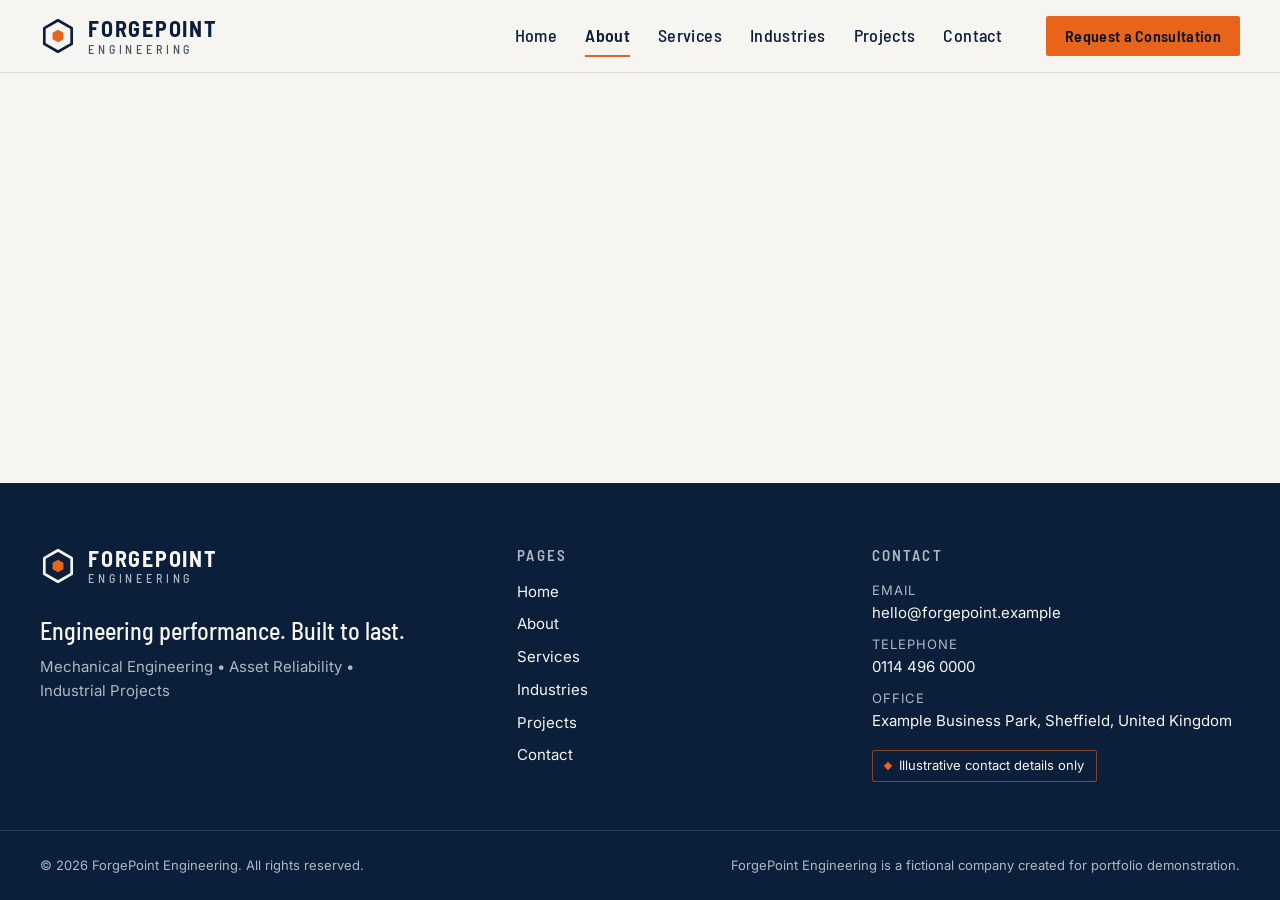
==== about.html @ 4707d892 "Add site structure, design system, shared header and footer - css/styles.css with colour, typography" ====
<!doctype html>
<html lang="en-GB" class="no-js">
  <head>
    <meta charset="utf-8" />
    <meta name="viewport" content="width=device-width, initial-scale=1" />
    <title>About | ForgePoint Engineering</title>
    <meta name="description" content="About ForgePoint Engineering, a fictional UK industrial engineering consultancy created for portfolio demonstration." />
    <meta name="theme-color" content="#0b1f3a" />
    <link rel="icon" href="assets/logo-mark.svg" type="image/svg+xml" />

    <link rel="preconnect" href="https://fonts.googleapis.com" />
    <link rel="preconnect" href="https://fonts.gstatic.com" crossorigin />
    <link
      rel="stylesheet"
      href="https://fonts.googleapis.com/css2?family=Barlow+Semi+Condensed:wght@500;600;700&family=Inter:wght@400;500;600&display=swap"
    />
    <link rel="stylesheet" href="css/styles.css" />
    <script>document.documentElement.className = document.documentElement.className.replace("no-js", "js");</script>
    <script src="js/main.js" defer></script>
  </head>
  <body>
    <a class="skip-link" href="#main">Skip to main content</a>

    <!-- ==================== Site header ==================== -->
    <header class="site-header">
      <div class="container site-header__inner">
        <a class="logo" href="index.html" aria-label="ForgePoint Engineering — home">
            <svg class="logo__mark" viewBox="0 0 40 40" aria-hidden="true" focusable="false">
              <polygon class="logo__mark-outer" points="20,2.5 35.2,11.25 35.2,28.75 20,37.5 4.8,28.75 4.8,11.25" />
              <polygon class="logo__mark-inner" points="20,13 26.06,16.5 26.06,23.5 20,27 13.94,23.5 13.94,16.5" />
            </svg>
            <span class="logo__text" aria-hidden="true">
              <span class="logo__name">ForgePoint</span>
              <span class="logo__descriptor">Engineering</span>
            </span>
          </a>

        <button class="nav-toggle" type="button" aria-expanded="false" aria-controls="site-nav" aria-label="Open menu">
          <span class="nav-toggle__bar" aria-hidden="true"></span>
        </button>

        <nav class="site-nav" id="site-nav" aria-label="Primary">
          <ul class="site-nav__list">
            <li><a class="site-nav__link" href="index.html">Home</a></li>
            <li><a class="site-nav__link" href="about.html" aria-current="page">About</a></li>
            <li><a class="site-nav__link" href="services.html">Services</a></li>
            <li><a class="site-nav__link" href="industries.html">Industries</a></li>
            <li><a class="site-nav__link" href="projects.html">Projects</a></li>
            <li><a class="site-nav__link" href="contact.html">Contact</a></li>
          </ul>
          <a class="btn btn--primary btn--sm" href="contact.html">Request a Consultation</a>
        </nav>
      </div>
    </header>

    <main id="main" class="site-main" tabindex="-1">
      <!-- About page content to be built -->
    </main>

    <!-- ==================== Site footer ==================== -->
    <footer class="site-footer">
      <div class="container site-footer__main">
        <div class="site-footer__brand">
          <a class="logo" href="index.html" aria-label="ForgePoint Engineering — home">
            <svg class="logo__mark" viewBox="0 0 40 40" aria-hidden="true" focusable="false">
              <polygon class="logo__mark-outer" points="20,2.5 35.2,11.25 35.2,28.75 20,37.5 4.8,28.75 4.8,11.25" />
              <polygon class="logo__mark-inner" points="20,13 26.06,16.5 26.06,23.5 20,27 13.94,23.5 13.94,16.5" />
            </svg>
            <span class="logo__text" aria-hidden="true">
              <span class="logo__name">ForgePoint</span>
              <span class="logo__descriptor">Engineering</span>
            </span>
          </a>
          <p class="site-footer__tagline">Engineering performance. Built&nbsp;to&nbsp;last.</p>
          <p class="site-footer__subline">Mechanical Engineering &bull; Asset Reliability &bull; Industrial Projects</p>
        </div>

        <nav class="site-footer__nav" aria-label="Footer">
          <h2 class="site-footer__heading">Pages</h2>
          <ul class="site-footer__links">
            <li><a href="index.html">Home</a></li>
            <li><a href="about.html">About</a></li>
            <li><a href="services.html">Services</a></li>
            <li><a href="industries.html">Industries</a></li>
            <li><a href="projects.html">Projects</a></li>
            <li><a href="contact.html">Contact</a></li>
          </ul>
        </nav>

        <div>
          <h2 class="site-footer__heading">Contact</h2>
          <address class="site-footer__contact">
            <dl class="stack stack--sm">
              <div>
                <dt>Email</dt>
                <dd><a href="mailto:hello@forgepoint.example">hello@forgepoint.example</a></dd>
              </div>
              <div>
                <dt>Telephone</dt>
                <dd><a href="tel:+441144960000">0114 496 0000</a></dd>
              </div>
              <div>
                <dt>Office</dt>
                <dd>Example Business Park, Sheffield, United Kingdom</dd>
              </div>
            </dl>
          </address>
          <p class="site-footer__notice">Illustrative contact details only</p>
        </div>
      </div>

      <div class="site-footer__bottom">
        <div class="container site-footer__bottom-inner">
          <p>&copy; <span data-year>2026</span> ForgePoint Engineering. All rights reserved.</p>
          <p>ForgePoint Engineering is a fictional company created for portfolio demonstration.</p>
        </div>
      </div>
    </footer>
  </body>
</html>
---- css/styles.css ----
/* ==========================================================================
   ForgePoint Engineering — shared stylesheet
   Fictional company created for portfolio demonstration.
   --------------------------------------------------------------------------
   1. Design tokens
   2. Reset & base
   3. Typography
   4. Layout system
   5. Components: buttons, skip link
   6. Site header & navigation
   7. Site footer
   8. Utilities
   ========================================================================== */

/* 1. Design tokens
   ========================================================================== */
:root {
  /* Brand colours */
  --navy-900: #071528;
  --navy-800: #0b1f3a;          /* midnight navy — primary */
  --navy-700: #142d50;
  --navy-600: #1e3c66;

  --orange-500: #e8641b;        /* industrial orange — accent, use sparingly */
  --orange-600: #c9500f;        /* hover / pressed */
  --orange-100: #fdeee4;

  --offwhite: #f6f5f1;          /* page background */
  --white: #ffffff;

  --steel-700: #4a5562;         /* secondary text (AA on off-white) */
  --steel-500: #6b7683;
  --steel-300: #c3c9d0;         /* borders on dark surfaces */
  --steel-200: #d9dde2;         /* borders on light surfaces */
  --steel-100: #eceef1;

  /* Semantic colours */
  --color-bg: var(--offwhite);
  --color-surface: var(--white);
  --color-text: var(--navy-800);
  --color-text-muted: var(--steel-700);
  --color-border: var(--steel-200);
  --color-accent: var(--orange-500);
  --color-accent-hover: var(--orange-600);
  --color-on-accent: var(--navy-900);   /* navy on orange passes WCAG AA */
  --color-dark: var(--navy-800);
  --color-on-dark: var(--offwhite);
  --color-on-dark-muted: #aeb8c5;
  --color-focus: var(--orange-500);

  /* Typography */
  --font-heading: "Barlow Semi Condensed", "Arial Narrow", Arial, sans-serif;
  --font-body: "Inter", system-ui, -apple-system, "Segoe UI", Roboto, Arial, sans-serif;

  --fs-xs: 0.8125rem;                               /* 13px */
  --fs-sm: 0.9375rem;                               /* 15px */
  --fs-base: 1rem;                                  /* 16px */
  --fs-md: 1.125rem;                                /* 18px */
  --fs-lg: clamp(1.25rem, 1.1rem + 0.6vw, 1.5rem);
  --fs-xl: clamp(1.5rem, 1.25rem + 1vw, 2rem);
  --fs-2xl: clamp(2rem, 1.6rem + 1.8vw, 2.75rem);
  --fs-3xl: clamp(2.5rem, 1.9rem + 2.8vw, 4rem);

  --lh-tight: 1.1;
  --lh-snug: 1.3;
  --lh-body: 1.65;

  --fw-regular: 400;
  --fw-medium: 500;
  --fw-semibold: 600;
  --fw-bold: 700;

  --tracking-wide: 0.08em;
  --tracking-wider: 0.14em;

  /* Spacing scale (4px base) */
  --space-1: 0.25rem;
  --space-2: 0.5rem;
  --space-3: 0.75rem;
  --space-4: 1rem;
  --space-5: 1.5rem;
  --space-6: 2rem;
  --space-7: 3rem;
  --space-8: 4rem;
  --space-9: 6rem;
  --space-section: clamp(3.5rem, 2.5rem + 4vw, 6.5rem);

  /* Layout */
  --container-max: 75rem;        /* 1200px */
  --container-narrow: 48rem;     /* 768px */
  --gutter: clamp(1rem, 0.5rem + 2.5vw, 2rem);
  --header-height: 4.5rem;

  /* Shape & depth */
  --radius-sm: 2px;
  --radius-md: 4px;
  --border-width: 1px;
  --shadow-sm: 0 1px 2px rgba(7, 21, 40, 0.06);
  --shadow-md: 0 6px 20px -8px rgba(7, 21, 40, 0.22);

  /* Motion */
  --ease: cubic-bezier(0.2, 0.7, 0.2, 1);
  --duration: 200ms;
}

/* 2. Reset & base
   ========================================================================== */
*,
*::before,
*::after {
  box-sizing: border-box;
}

* {
  margin: 0;
}

html {
  -webkit-text-size-adjust: 100%;
  text-size-adjust: 100%;
  scroll-behavior: smooth;
  scroll-padding-top: calc(var(--header-height) + var(--space-4));
}

body {
  min-height: 100vh;
  display: flex;
  flex-direction: column;
  background-color: var(--color-bg);
  color: var(--color-text);
  font-family: var(--font-body);
  font-size: var(--fs-base);
  line-height: var(--lh-body);
  -webkit-font-smoothing: antialiased;
  -moz-osx-font-smoothing: grayscale;
}

body.nav-open {
  overflow: hidden;
}

img,
picture,
svg,
video {
  display: block;
  max-width: 100%;
}

input,
button,
textarea,
select {
  font: inherit;
  color: inherit;
}

button {
  cursor: pointer;
  background: none;
  border: 0;
  padding: 0;
}

a {
  color: inherit;
  text-decoration-thickness: 1px;
  text-underline-offset: 0.2em;
}

:focus-visible {
  outline: 2px solid var(--color-focus);
  outline-offset: 3px;
}

@media (prefers-reduced-motion: reduce) {
  html {
    scroll-behavior: auto;
  }

  *,
  *::before,
  *::after {
    animation-duration: 0.01ms !important;
    animation-iteration-count: 1 !important;
    transition-duration: 0.01ms !important;
  }
}

/* 3. Typography
   ========================================================================== */
h1,
h2,
h3,
h4,
h5,
h6 {
  font-family: var(--font-heading);
  font-weight: var(--fw-semibold);
  line-height: var(--lh-tight);
  letter-spacing: -0.005em;
  text-wrap: balance;
}

h1 { font-size: var(--fs-3xl); }
h2 { font-size: var(--fs-2xl); }
h3 { font-size: var(--fs-xl); line-height: var(--lh-snug); }
h4 { font-size: var(--fs-lg); line-height: var(--lh-snug); }

p {
  max-width: 68ch;
  text-wrap: pretty;
}

.eyebrow {
  display: inline-block;
  font-family: var(--font-heading);
  font-size: var(--fs-sm);
  font-weight: var(--fw-semibold);
  letter-spacing: var(--tracking-wider);
  text-transform: uppercase;
  color: var(--color-accent-hover);
}

.lead {
  font-size: var(--fs-md);
  color: var(--color-text-muted);
}

.text-muted {
  color: var(--color-text-muted);
}

/* 4. Layout system
   ========================================================================== */

/* Centred, padded content width */
.container {
  width: 100%;
  max-width: calc(var(--container-max) + var(--gutter) * 2);
  margin-inline: auto;
  padding-inline: var(--gutter);
}

.container--narrow {
  max-width: calc(var(--container-narrow) + var(--gutter) * 2);
}

/* Vertical rhythm for page sections */
.section {
  padding-block: var(--space-section);
}

.section--dark {
  background-color: var(--color-dark);
  color: var(--color-on-dark);
}

.section--surface {
  background-color: var(--color-surface);
}

/* Main grows so the footer sits at the bottom on short pages */
.site-main {
  flex: 1 0 auto;
}

/* Stack: vertical flow with consistent gaps */
.stack {
  display: flex;
  flex-direction: column;
  gap: var(--stack-gap, var(--space-4));
}

.stack--sm { --stack-gap: var(--space-2); }
.stack--lg { --stack-gap: var(--space-6); }

/* Cluster: wrapping horizontal group (buttons, tags, links) */
.cluster {
  display: flex;
  flex-wrap: wrap;
  align-items: center;
  gap: var(--cluster-gap, var(--space-4));
}

/* Grid: responsive columns with no media queries.
   Set --grid-min on the element to change the minimum column width. */
.grid {
  display: grid;
  grid-template-columns: repeat(auto-fit, minmax(min(var(--grid-min, 16rem), 100%), 1fr));
  gap: var(--grid-gap, var(--space-5));
}

/* Fixed column grids that collapse on small screens */
.grid-2,
.grid-3,
.grid-4 {
  display: grid;
  gap: var(--grid-gap, var(--space-5));
  grid-template-columns: 1fr;
}

@media (min-width: 40em) {
  .grid-2,
  .grid-4 { grid-template-columns: repeat(2, 1fr); }
  .grid-3 { grid-template-columns: repeat(2, 1fr); }
}

@media (min-width: 64em) {
  .grid-3 { grid-template-columns: repeat(3, 1fr); }
  .grid-4 { grid-template-columns: repeat(4, 1fr); }
}

/* Split: two-column content/media layout */
.split {
  display: grid;
  gap: var(--space-7);
  align-items: center;
}

@media (min-width: 56em) {
  .split { grid-template-columns: 1fr 1fr; }
  .split--wide-left { grid-template-columns: 3fr 2fr; }
}

/* 5. Components
   ========================================================================== */

/* Buttons */
.btn {
  display: inline-flex;
  align-items: center;
  justify-content: center;
  gap: var(--space-2);
  min-height: 2.875rem;
  padding: 0.75rem 1.5rem;
  border: var(--border-width) solid transparent;
  border-radius: var(--radius-sm);
  font-family: var(--font-heading);
  font-size: var(--fs-md);
  font-weight: var(--fw-semibold);
  letter-spacing: 0.02em;
  line-height: 1;
  text-decoration: none;
  white-space: nowrap;
  transition:
    background-color var(--duration) var(--ease),
    border-color var(--duration) var(--ease),
    color var(--duration) var(--ease);
}

.btn--primary {
  background-color: var(--color-accent);
  color: var(--color-on-accent);
}

.btn--primary:hover {
  background-color: var(--color-accent-hover);
  color: var(--white);
}

.btn--secondary {
  border-color: currentColor;
  color: var(--color-text);
}

.btn--secondary:hover {
  background-color: var(--color-text);
  color: var(--color-bg);
}

.btn--sm {
  min-height: 2.5rem;
  padding: 0.625rem 1.125rem;
  font-size: var(--fs-base);
}

/* Skip link */
.skip-link {
  position: absolute;
  top: var(--space-2);
  left: var(--space-2);
  z-index: 200;
  padding: var(--space-2) var(--space-4);
  background: var(--color-dark);
  color: var(--color-on-dark);
  font-weight: var(--fw-semibold);
  text-decoration: none;
  transform: translateY(-200%);
}

.skip-link:focus {
  transform: none;
}

/* 6. Site header & navigation
   ========================================================================== */
.site-header {
  position: sticky;
  top: 0;
  z-index: 100;
  background-color: var(--color-bg);
  border-bottom: var(--border-width) solid var(--color-border);
  transition: box-shadow var(--duration) var(--ease);
}

.site-header.is-scrolled {
  box-shadow: var(--shadow-md);
}

.site-header__inner {
  display: flex;
  align-items: center;
  justify-content: space-between;
  gap: var(--space-5);
  min-height: var(--header-height);
}

/* Logo (shared by header and footer) */
.logo {
  display: inline-flex;
  align-items: center;
  gap: var(--space-3);
  color: var(--color-text);
  text-decoration: none;
  flex-shrink: 0;
}

.logo__mark {
  width: 2.25rem;
  height: 2.25rem;
  flex-shrink: 0;
}

.logo__mark-outer {
  fill: none;
  stroke: currentColor;
  stroke-width: 3;
  stroke-linejoin: round;
}

.logo__mark-inner {
  fill: var(--color-accent);
}

.logo__text {
  display: flex;
  flex-direction: column;
  font-family: var(--font-heading);
  line-height: 1;
  text-transform: uppercase;
}

.logo__name {
  font-size: 1.375rem;
  font-weight: var(--fw-bold);
  letter-spacing: var(--tracking-wide);
}

.logo__descriptor {
  margin-top: 0.2rem;
  font-size: 0.75rem;
  font-weight: var(--fw-medium);
  letter-spacing: 0.32em;
  color: var(--color-text-muted);
}

/* Hamburger toggle */
.nav-toggle {
  display: none;
  position: relative;
  width: 2.75rem;
  height: 2.75rem;
  margin-right: calc(var(--space-2) * -1);
  border-radius: var(--radius-sm);
  color: var(--color-text);
}

.nav-toggle__bar,
.nav-toggle__bar::before,
.nav-toggle__bar::after {
  position: absolute;
  left: 50%;
  width: 1.5rem;
  height: 2px;
  margin-left: -0.75rem;
  background-color: currentColor;
  transition:
    transform var(--duration) var(--ease),
    opacity var(--duration) var(--ease);
}

.nav-toggle__bar {
  top: 50%;
  margin-top: -1px;
}

.nav-toggle__bar::before,
.nav-toggle__bar::after {
  content: "";
  left: 0;
  margin-left: 0;
}

.nav-toggle__bar::before { transform: translateY(-7px); }
.nav-toggle__bar::after  { transform: translateY(7px); }

.nav-toggle[aria-expanded="true"] .nav-toggle__bar {
  background-color: transparent;
}

.nav-toggle[aria-expanded="true"] .nav-toggle__bar::before {
  background-color: currentColor;
  transform: rotate(45deg);
}

.nav-toggle[aria-expanded="true"] .nav-toggle__bar::after {
  background-color: currentColor;
  transform: rotate(-45deg);
}

/* Primary navigation — desktop */
.site-nav {
  display: flex;
  align-items: center;
  gap: var(--space-6);
}

.site-nav__list {
  display: flex;
  align-items: center;
  gap: var(--space-1);
  list-style: none;
  padding: 0;
}

.site-nav__link {
  position: relative;
  display: block;
  padding: var(--space-2) var(--space-3);
  font-family: var(--font-heading);
  font-size: var(--fs-md);
  font-weight: var(--fw-medium);
  letter-spacing: 0.02em;
  color: var(--color-text);
  text-decoration: none;
  transition: color var(--duration) var(--ease);
}

.site-nav__link::after {
  content: "";
  position: absolute;
  left: var(--space-3);
  right: var(--space-3);
  bottom: 0.1rem;
  height: 2px;
  background-color: var(--color-accent);
  transform: scaleX(0);
  transform-origin: left;
  transition: transform var(--duration) var(--ease);
}

.site-nav__link:hover {
  color: var(--navy-600);
}

.site-nav__link:hover::after,
.site-nav__link[aria-current="page"]::after {
  transform: scaleX(1);
}

.site-nav__link[aria-current="page"] {
  font-weight: var(--fw-semibold);
}

/* Primary navigation — mobile & tablet (JS enabled) */
@media (max-width: 67.99em) {
  .js .nav-toggle {
    display: inline-flex;
  }

  .js .site-nav {
    position: fixed;
    inset: var(--header-height) 0 0 0;
    flex-direction: column;
    align-items: stretch;
    gap: var(--space-6);
    padding: var(--space-5) var(--gutter) var(--space-7);
    background-color: var(--color-bg);
    border-top: var(--border-width) solid var(--color-border);
    overflow-y: auto;
    visibility: hidden;
    opacity: 0;
    transform: translateY(-0.5rem);
    transition:
      opacity var(--duration) var(--ease),
      transform var(--duration) var(--ease),
      visibility 0s linear var(--duration);
  }

  .js .site-nav.is-open {
    visibility: visible;
    opacity: 1;
    transform: none;
    transition:
      opacity var(--duration) var(--ease),
      transform var(--duration) var(--ease),
      visibility 0s;
  }

  .js .site-nav__list {
    flex-direction: column;
    align-items: stretch;
    gap: 0;
  }

  .js .site-nav__list li {
    border-bottom: var(--border-width) solid var(--color-border);
  }

  .js .site-nav__link {
    padding: var(--space-4) 0;
    font-size: var(--fs-lg);
  }

  .js .site-nav__link::after {
    left: 0;
    right: auto;
    top: 50%;
    bottom: auto;
    width: 3px;
    height: 1.25rem;
    margin-left: calc(var(--space-4) * -1);
    transform: translateY(-50%) scaleY(0);
  }

  .js .site-nav__link:hover::after,
  .js .site-nav__link[aria-current="page"]::after {
    transform: translateY(-50%) scaleY(1);
  }

  .js .site-nav .btn {
    width: 100%;
  }
}

/* No-JS fallback: let the nav wrap below the logo on small screens */
@media (max-width: 67.99em) {
  .no-js .site-header__inner {
    flex-wrap: wrap;
    padding-block: var(--space-3);
  }

  .no-js .site-nav {
    flex-wrap: wrap;
    gap: var(--space-3);
  }

  .no-js .site-nav__list {
    flex-wrap: wrap;
  }
}

/* 7. Site footer
   ========================================================================== */
.site-footer {
  background-color: var(--color-dark);
  color: var(--color-on-dark);
  font-size: var(--fs-sm);
}

.site-footer__main {
  display: grid;
  gap: var(--space-7);
  padding-block: var(--space-8) var(--space-7);
}

@media (min-width: 48em) {
  .site-footer__main {
    grid-template-columns: 1.4fr 1fr 1.2fr;
  }
}

.site-footer .logo {
  color: var(--color-on-dark);
}

.site-footer .logo__descriptor {
  color: var(--color-on-dark-muted);
}

.site-footer__tagline {
  margin-top: var(--space-5);
  font-family: var(--font-heading);
  font-size: var(--fs-lg);
  font-weight: var(--fw-medium);
  line-height: var(--lh-snug);
}

.site-footer__subline {
  margin-top: var(--space-2);
  color: var(--color-on-dark-muted);
}

.site-footer__heading {
  margin-bottom: var(--space-4);
  font-family: var(--font-heading);
  font-size: var(--fs-sm);
  font-weight: var(--fw-semibold);
  letter-spacing: var(--tracking-wider);
  text-transform: uppercase;
  color: var(--color-on-dark-muted);
}

.site-footer__links {
  display: grid;
  gap: var(--space-2);
  list-style: none;
  padding: 0;
}

@media (min-width: 30em) and (max-width: 47.99em) {
  .site-footer__links {
    grid-template-columns: repeat(2, max-content);
    column-gap: var(--space-7);
  }
}

.site-footer a {
  text-decoration: none;
  transition: color var(--duration) var(--ease);
}

.site-footer a:hover {
  color: var(--color-accent);
}

.site-footer__contact {
  display: grid;
  gap: var(--space-3);
  font-style: normal;
}

.site-footer__contact dt {
  font-size: var(--fs-xs);
  letter-spacing: var(--tracking-wide);
  text-transform: uppercase;
  color: var(--color-on-dark-muted);
}

.site-footer__notice {
  display: inline-flex;
  align-items: center;
  gap: var(--space-2);
  margin-top: var(--space-4);
  padding: var(--space-1) var(--space-3);
  border: var(--border-width) solid rgba(232, 100, 27, 0.55);
  border-radius: var(--radius-sm);
  font-size: var(--fs-xs);
  color: var(--color-on-dark);
}

.site-footer__notice::before {
  content: "";
  width: 0.375rem;
  height: 0.375rem;
  background-color: var(--color-accent);
  transform: rotate(45deg);
}

.site-footer__bottom {
  border-top: var(--border-width) solid rgba(195, 201, 208, 0.18);
}

.site-footer__bottom-inner {
  display: flex;
  flex-wrap: wrap;
  justify-content: space-between;
  gap: var(--space-3) var(--space-6);
  padding-block: var(--space-5);
  color: var(--color-on-dark-muted);
  font-size: var(--fs-xs);
}

.site-footer__bottom-inner p {
  max-width: none;
}

/* 8. Utilities
   ========================================================================== */
.visually-hidden {
  position: absolute !important;
  width: 1px;
  height: 1px;
  padding: 0;
  margin: -1px;
  overflow: hidden;
  clip: rect(0, 0, 0, 0);
  white-space: nowrap;
  border: 0;
}

.text-center { text-align: center; }
.mx-auto { margin-inline: auto; }
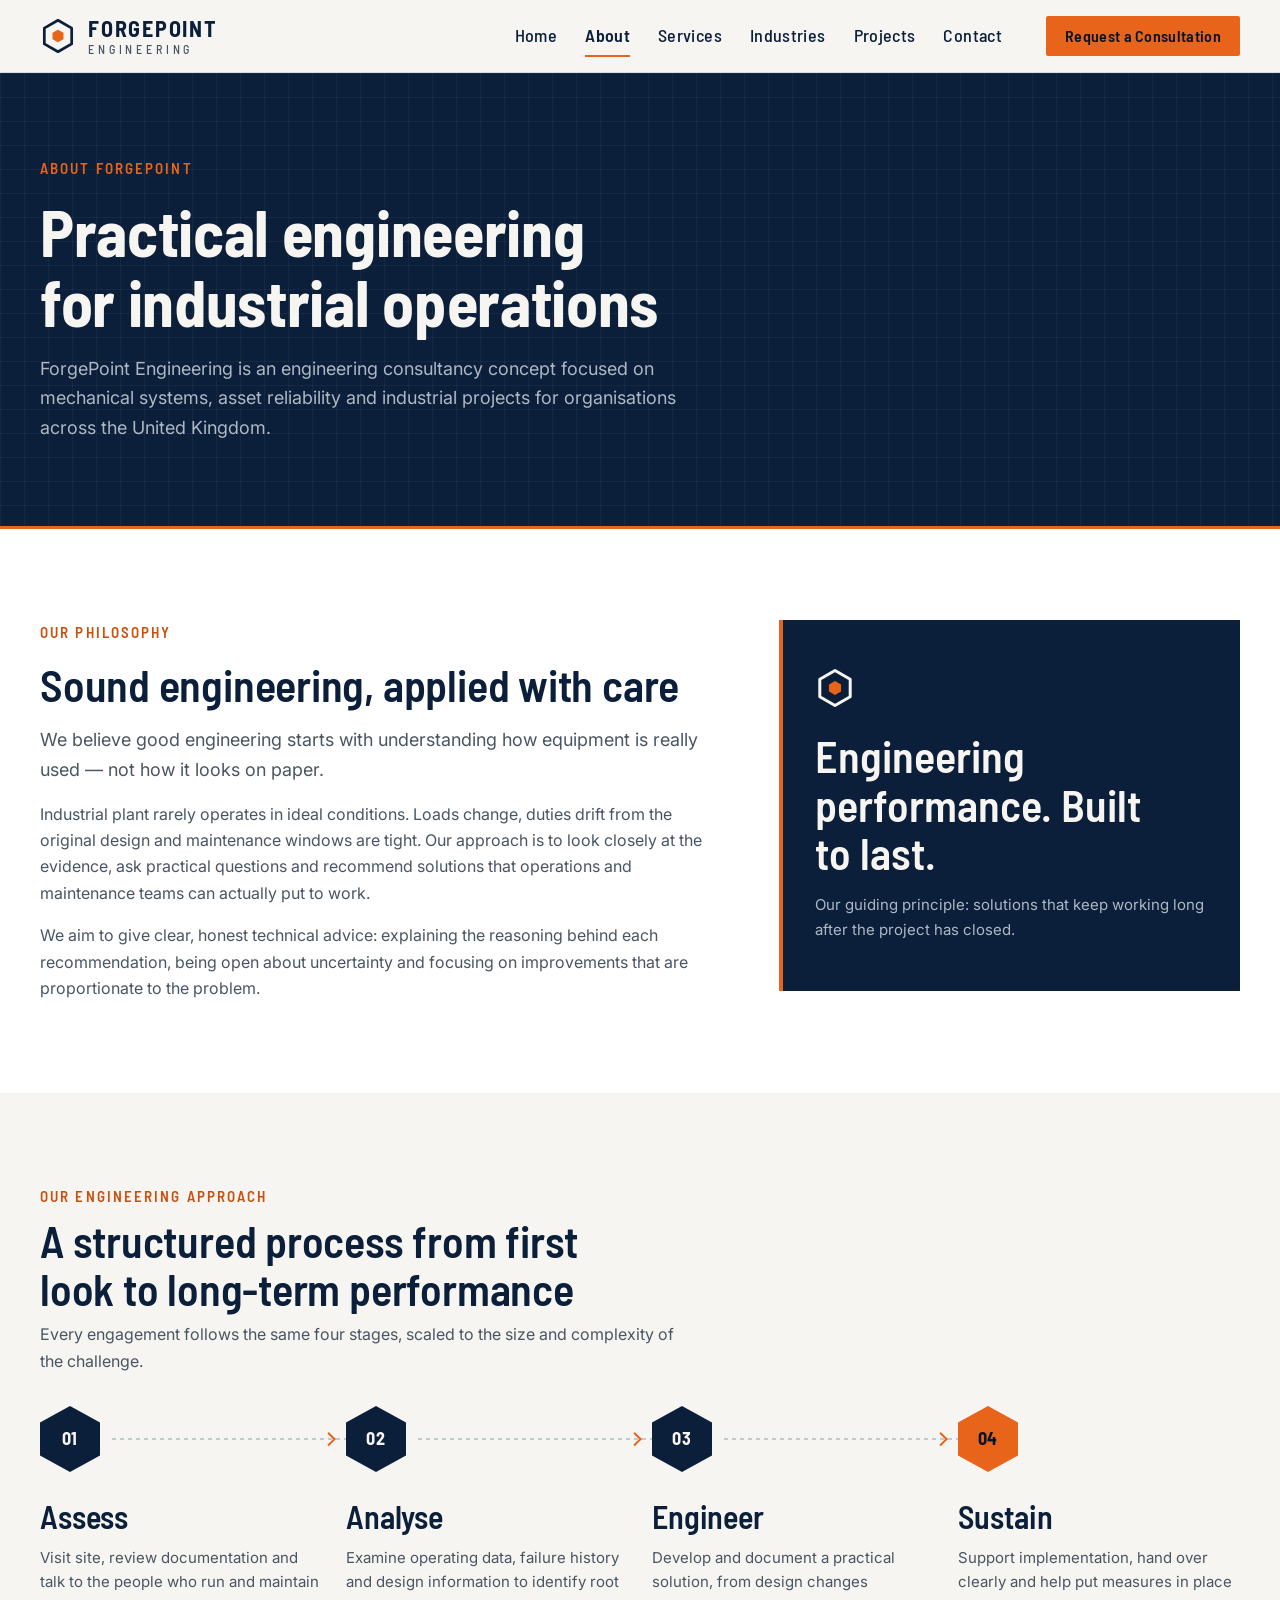
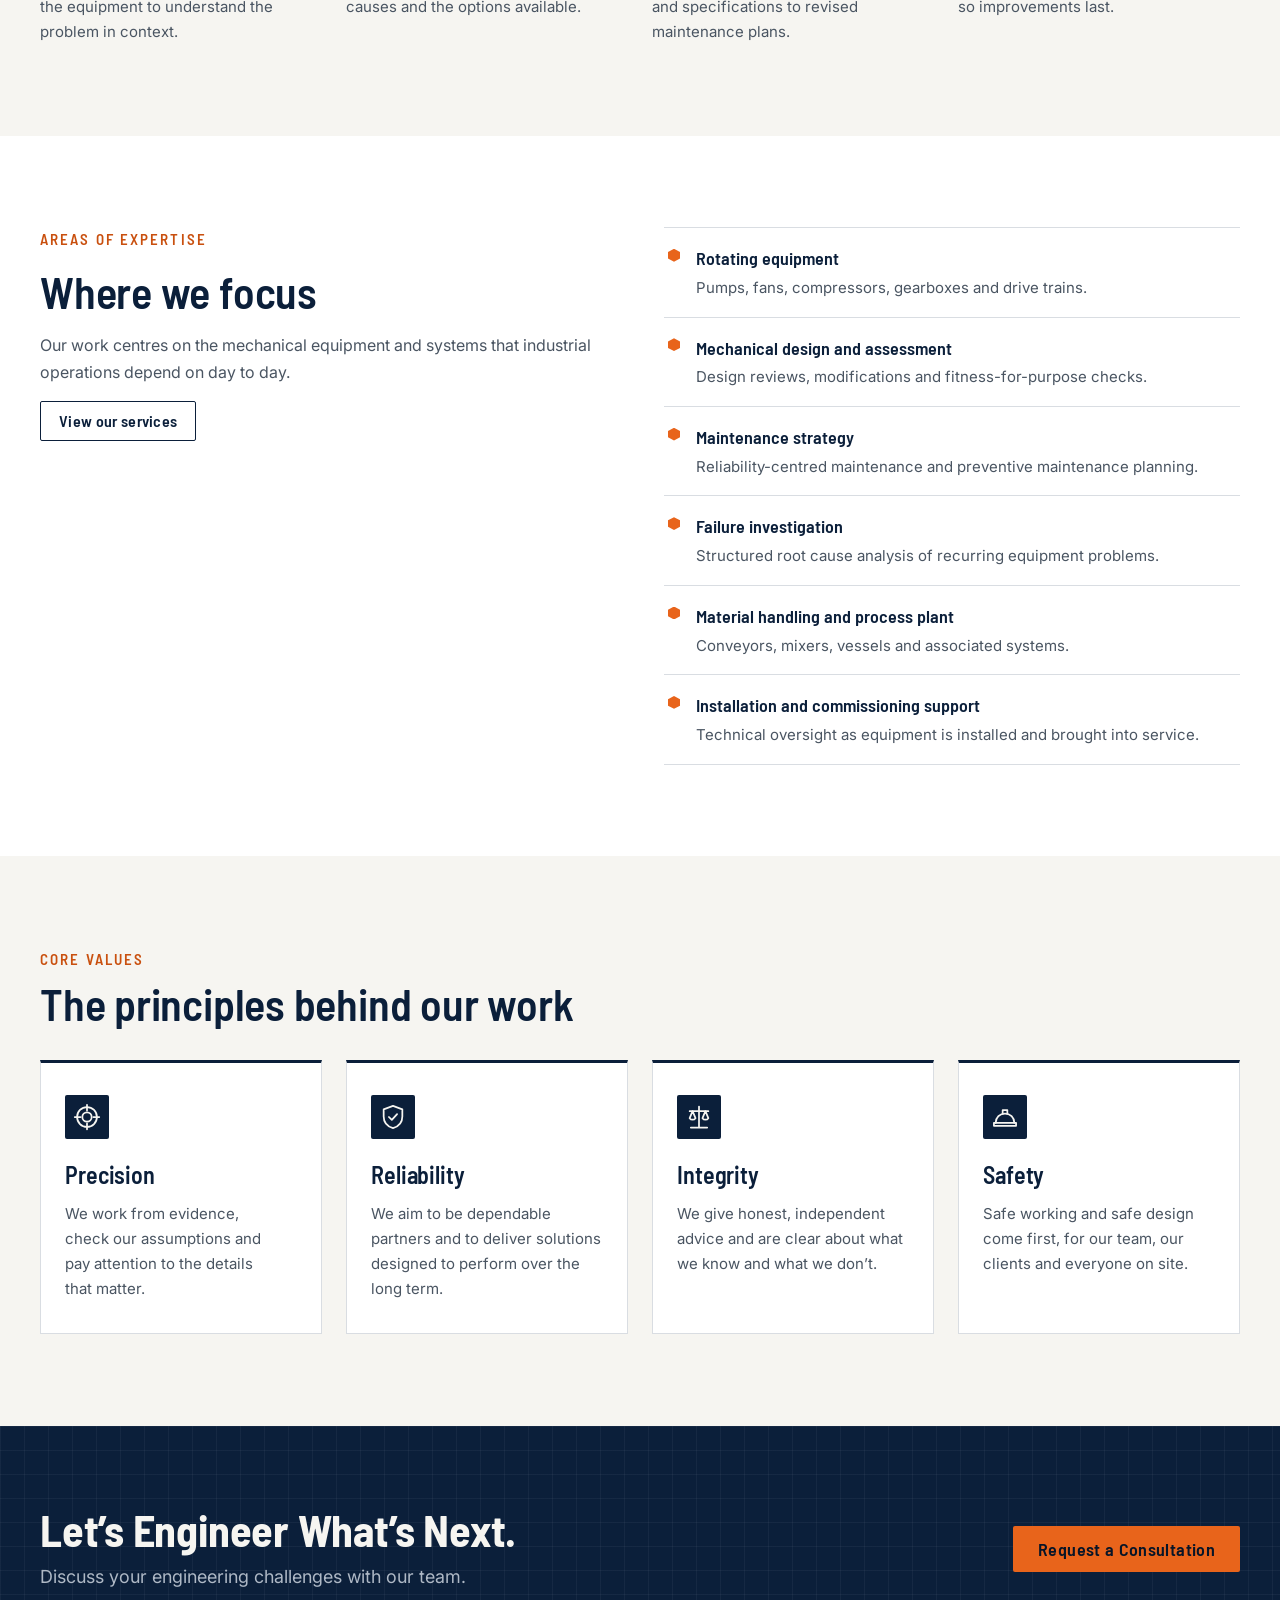
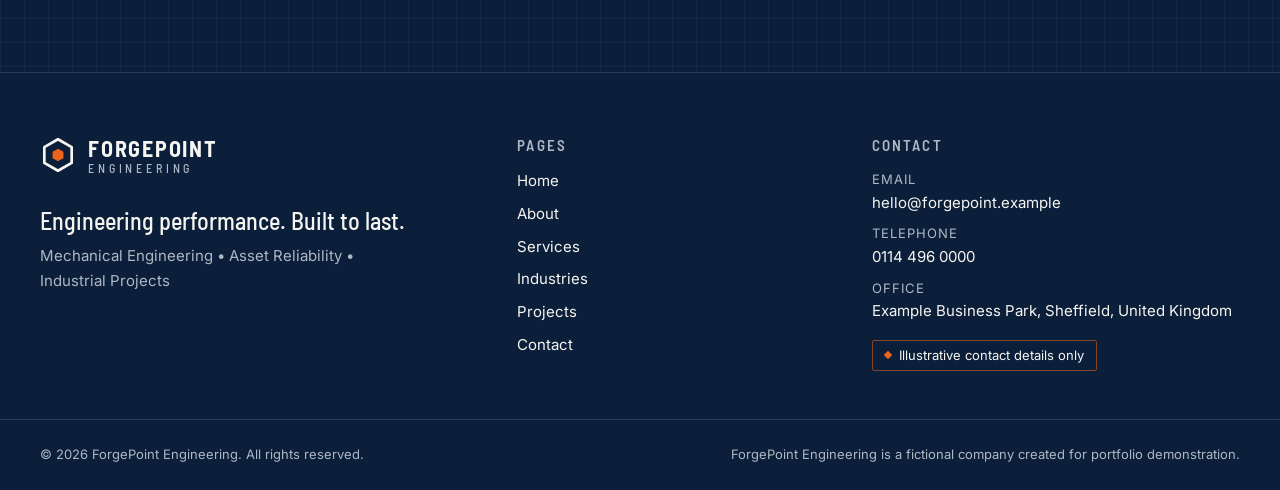
==== commit 3a19deb5: "Build about and services pages - About: philosophy, four-step engineering approach sequence, areas o" ====
--- a/about.html
+++ b/about.html
@@ -54,7 +54,151 @@
     </header>
 
     <main id="main" class="site-main" tabindex="-1">
-      <!-- About page content to be built -->
+      <!-- ==================== Page hero ==================== -->
+      <section class="page-hero" aria-labelledby="page-title">
+        <div class="container stack">
+          <p class="eyebrow">About ForgePoint</p>
+          <h1 id="page-title" class="page-hero__title">Practical engineering for industrial operations</h1>
+          <p class="page-hero__lead">ForgePoint Engineering is an engineering consultancy concept focused on mechanical systems, asset reliability and industrial projects for organisations across the United Kingdom.</p>
+        </div>
+      </section>
+
+      <!-- ==================== Philosophy ==================== -->
+      <section class="section section--surface" aria-labelledby="philosophy-title">
+        <div class="container split split--wide-left philosophy">
+          <div class="stack">
+            <p class="eyebrow">Our philosophy</p>
+            <h2 id="philosophy-title">Sound engineering, applied with care</h2>
+            <p class="lead">We believe good engineering starts with understanding how equipment is really used &mdash; not how it looks on paper.</p>
+            <p class="text-muted">Industrial plant rarely operates in ideal conditions. Loads change, duties drift from the original design and maintenance windows are tight. Our approach is to look closely at the evidence, ask practical questions and recommend solutions that operations and maintenance teams can actually put to work.</p>
+            <p class="text-muted">We aim to give clear, honest technical advice: explaining the reasoning behind each recommendation, being open about uncertainty and focusing on improvements that are proportionate to the problem.</p>
+          </div>
+          <blockquote class="pull-quote">
+            <svg class="pull-quote__mark" viewBox="0 0 40 40" aria-hidden="true" focusable="false">
+              <polygon class="logo__mark-outer" points="20,2.5 35.2,11.25 35.2,28.75 20,37.5 4.8,28.75 4.8,11.25" />
+              <polygon class="logo__mark-inner" points="20,13 26.06,16.5 26.06,23.5 20,27 13.94,23.5 13.94,16.5" />
+            </svg>
+            <p>Engineering performance. Built to last.</p>
+            <footer>Our guiding principle: solutions that keep working long after the project has closed.</footer>
+          </blockquote>
+        </div>
+      </section>
+
+      <!-- ==================== Approach ==================== -->
+      <section class="section" aria-labelledby="approach-title">
+        <div class="container stack stack--lg">
+          <header class="section-header">
+            <p class="eyebrow">Our engineering approach</p>
+            <h2 id="approach-title">A structured process from first look to long-term performance</h2>
+            <p class="text-muted">Every engagement follows the same four stages, scaled to the size and complexity of the challenge.</p>
+          </header>
+
+          <ol class="process" role="list">
+            <li class="process__step">
+              <div class="process__marker" aria-hidden="true"><span>01</span></div>
+              <h3 class="process__title">Assess</h3>
+              <p class="process__text">Visit site, review documentation and talk to the people who run and maintain the equipment to understand the problem in context.</p>
+            </li>
+            <li class="process__step">
+              <div class="process__marker" aria-hidden="true"><span>02</span></div>
+              <h3 class="process__title">Analyse</h3>
+              <p class="process__text">Examine operating data, failure history and design information to identify root causes and the options available.</p>
+            </li>
+            <li class="process__step">
+              <div class="process__marker" aria-hidden="true"><span>03</span></div>
+              <h3 class="process__title">Engineer</h3>
+              <p class="process__text">Develop and document a practical solution, from design changes and specifications to revised maintenance plans.</p>
+            </li>
+            <li class="process__step">
+              <div class="process__marker" aria-hidden="true"><span>04</span></div>
+              <h3 class="process__title">Sustain</h3>
+              <p class="process__text">Support implementation, hand over clearly and help put measures in place so improvements last.</p>
+            </li>
+          </ol>
+        </div>
+      </section>
+
+      <!-- ==================== Expertise ==================== -->
+      <section class="section section--surface" aria-labelledby="expertise-title">
+        <div class="container split expertise">
+          <div class="stack">
+            <p class="eyebrow">Areas of expertise</p>
+            <h2 id="expertise-title">Where we focus</h2>
+            <p class="text-muted">Our work centres on the mechanical equipment and systems that industrial operations depend on day to day.</p>
+            <div class="cluster">
+              <a class="btn btn--secondary btn--sm" href="services.html">View our services</a>
+            </div>
+          </div>
+          <ul class="check-list" role="list">
+            <li><strong>Rotating equipment</strong> Pumps, fans, compressors, gearboxes and drive trains.</li>
+            <li><strong>Mechanical design and assessment</strong> Design reviews, modifications and fitness-for-purpose checks.</li>
+            <li><strong>Maintenance strategy</strong> Reliability-centred maintenance and preventive maintenance planning.</li>
+            <li><strong>Failure investigation</strong> Structured root cause analysis of recurring equipment problems.</li>
+            <li><strong>Material handling and process plant</strong> Conveyors, mixers, vessels and associated systems.</li>
+            <li><strong>Installation and commissioning support</strong> Technical oversight as equipment is installed and brought into service.</li>
+          </ul>
+        </div>
+      </section>
+
+      <!-- ==================== Values ==================== -->
+      <section class="section" aria-labelledby="values-title">
+        <div class="container stack stack--lg">
+          <header class="section-header">
+            <p class="eyebrow">Core values</p>
+            <h2 id="values-title">The principles behind our work</h2>
+          </header>
+
+          <ul class="grid-4 card-list" role="list">
+            <li class="value-card">
+              <svg class="card__icon" viewBox="0 0 24 24" aria-hidden="true" focusable="false">
+                <circle cx="12" cy="12" r="8.5" />
+                <circle cx="12" cy="12" r="4" />
+                <path d="M12 1.5v5M12 17.5v5M1.5 12h5M17.5 12h5" />
+              </svg>
+              <h3 class="card__title">Precision</h3>
+              <p class="card__text">We work from evidence, check our assumptions and pay attention to the details that matter.</p>
+            </li>
+            <li class="value-card">
+              <svg class="card__icon" viewBox="0 0 24 24" aria-hidden="true" focusable="false">
+                <path d="M12 2.5 4 5.5v6c0 5 3.4 8.6 8 10 4.6-1.4 8-5 8-10v-6Z" />
+                <path d="m8.5 12 2.5 2.5 4.5-5" />
+              </svg>
+              <h3 class="card__title">Reliability</h3>
+              <p class="card__text">We aim to be dependable partners and to deliver solutions designed to perform over the long term.</p>
+            </li>
+            <li class="value-card">
+              <svg class="card__icon" viewBox="0 0 24 24" aria-hidden="true" focusable="false">
+                <path d="M12 3v18M5 21h14" />
+                <path d="M4 7h16" />
+                <path d="M6.5 7 4 13a3 3 0 0 0 5 0Z" />
+                <path d="M17.5 7 15 13a3 3 0 0 0 5 0Z" />
+              </svg>
+              <h3 class="card__title">Integrity</h3>
+              <p class="card__text">We give honest, independent advice and are clear about what we know and what we don&rsquo;t.</p>
+            </li>
+            <li class="value-card">
+              <svg class="card__icon" viewBox="0 0 24 24" aria-hidden="true" focusable="false">
+                <path d="M4 17a8 8 0 0 1 16 0" />
+                <path d="M2.5 17h19v2.5h-19Z" />
+                <path d="M10 9.2V6h4v3.2" />
+              </svg>
+              <h3 class="card__title">Safety</h3>
+              <p class="card__text">Safe working and safe design come first, for our team, our clients and everyone on site.</p>
+            </li>
+          </ul>
+        </div>
+      </section>
+
+      <!-- ==================== CTA band ==================== -->
+      <section class="cta-band" aria-labelledby="cta-title">
+        <div class="container cta-band__inner">
+          <div class="stack stack--sm">
+            <h2 id="cta-title" class="cta-band__title">Let&rsquo;s Engineer What&rsquo;s Next.</h2>
+            <p class="cta-band__text">Discuss your engineering challenges with our team.</p>
+          </div>
+          <a class="btn btn--primary" href="contact.html">Request a Consultation</a>
+        </div>
+      </section>
     </main>
 
     <!-- ==================== Site footer ==================== -->
--- a/css/styles.css
+++ b/css/styles.css
@@ -802,3 +802,782 @@
 
 .text-center { text-align: center; }
 .mx-auto { margin-inline: auto; }
+
+/* 9. Shared content components
+   ========================================================================== */
+
+/* Section header */
+.section-header {
+  display: grid;
+  gap: var(--space-2);
+  max-width: 44rem;
+}
+
+.section-header--split {
+  max-width: none;
+  display: flex;
+  flex-wrap: wrap;
+  align-items: flex-end;
+  justify-content: space-between;
+  gap: var(--space-5);
+}
+
+/* Reset list styling for card grids */
+.card-list {
+  list-style: none;
+  padding: 0;
+}
+
+/* Capability card */
+.card {
+  position: relative;
+  display: flex;
+  flex-direction: column;
+  gap: var(--space-3);
+  padding: var(--space-6) var(--space-5);
+  background-color: var(--color-bg);
+  border: var(--border-width) solid var(--color-border);
+  border-top: 3px solid var(--navy-800);
+  transition:
+    border-color var(--duration) var(--ease),
+    transform var(--duration) var(--ease),
+    box-shadow var(--duration) var(--ease);
+}
+
+.card:hover {
+  border-top-color: var(--color-accent);
+  transform: translateY(-3px);
+  box-shadow: var(--shadow-md);
+}
+
+.card__icon {
+  width: 2.75rem;
+  height: 2.75rem;
+  margin-bottom: var(--space-2);
+  padding: 0.5rem;
+  background-color: var(--navy-800);
+  border-radius: var(--radius-sm);
+  fill: none;
+  stroke: var(--offwhite);
+  stroke-width: 1.5;
+  stroke-linecap: round;
+  stroke-linejoin: round;
+}
+
+.card__title,
+.project-card__title {
+  font-size: var(--fs-lg);
+}
+
+.card__text {
+  color: var(--color-text-muted);
+  font-size: var(--fs-sm);
+}
+
+.card__link {
+  display: inline-flex;
+  align-items: center;
+  gap: var(--space-2);
+  margin-top: auto;
+  padding-top: var(--space-2);
+  font-family: var(--font-heading);
+  font-size: var(--fs-base);
+  font-weight: var(--fw-semibold);
+  letter-spacing: 0.02em;
+  text-decoration: none;
+  color: var(--color-text);
+}
+
+.card__link::after {
+  content: "";
+  width: 0.5rem;
+  height: 0.5rem;
+  border-top: 2px solid var(--color-accent);
+  border-right: 2px solid var(--color-accent);
+  transform: rotate(45deg);
+  transition: transform var(--duration) var(--ease);
+}
+
+.card__link:hover::after {
+  transform: translateX(3px) rotate(45deg);
+}
+
+/* Make the whole card clickable via its link */
+.card .card__link::before,
+.project-card .card__link::before {
+  content: "";
+  position: absolute;
+  inset: 0;
+}
+
+/* Tags */
+.tag {
+  display: inline-flex;
+  align-items: center;
+  padding: 0.25rem 0.625rem;
+  border-radius: var(--radius-sm);
+  font-size: var(--fs-xs);
+  font-weight: var(--fw-semibold);
+  letter-spacing: 0.04em;
+  line-height: 1.3;
+  text-transform: uppercase;
+}
+
+.tag--concept {
+  background-color: var(--orange-100);
+  color: #9a3c0a;
+}
+
+.disclaimer {
+  font-size: var(--fs-sm);
+  color: var(--color-text-muted);
+}
+
+/* 10. Home page
+   ========================================================================== */
+
+/* Hero */
+.hero {
+  position: relative;
+  padding-block: clamp(3rem, 2rem + 4vw, 6rem);
+  overflow: hidden;
+}
+
+.hero__inner {
+  display: grid;
+  gap: var(--space-7);
+  align-items: center;
+}
+
+@media (min-width: 56em) {
+  .hero__inner {
+    grid-template-columns: 1fr 1.05fr;
+    gap: var(--space-8);
+  }
+}
+
+.hero__title {
+  font-size: clamp(2.5rem, 1.7rem + 3.6vw, 4.25rem);
+  font-weight: var(--fw-bold);
+  line-height: 1.02;
+  letter-spacing: -0.01em;
+}
+
+.hero__title span {
+  display: block;
+  color: var(--navy-600);
+}
+
+.hero__lead {
+  font-size: clamp(1.0625rem, 1rem + 0.3vw, 1.25rem);
+  max-width: 34rem;
+}
+
+.hero__actions {
+  --cluster-gap: var(--space-3);
+  padding-top: var(--space-2);
+}
+
+@media (max-width: 29.99em) {
+  .hero__actions .btn {
+    flex: 1 1 100%;
+  }
+}
+
+.hero__media {
+  max-width: 40rem;
+  width: 100%;
+  margin-inline: auto;
+}
+
+.hero-illustration {
+  width: 100%;
+  height: auto;
+  border: var(--border-width) solid var(--color-border);
+  box-shadow: var(--shadow-md);
+}
+
+/* Illustration palette */
+.ill-sheet       { fill: var(--white); }
+.ill-grid        { fill: none; stroke: var(--steel-100); stroke-width: 1; }
+.ill-navy        { fill: var(--navy-800); }
+.ill-navy-2      { fill: var(--navy-600); }
+.ill-steel       { fill: var(--steel-500); }
+.ill-steel-dark  { fill: var(--steel-700); }
+.ill-steel-light { fill: var(--steel-300); }
+.ill-orange      { fill: var(--orange-500); }
+.ill-ring        { fill: none; stroke: var(--steel-300); stroke-width: 1.5; opacity: 0.6; }
+.ill-fins        { fill: none; stroke: var(--navy-600); stroke-width: 3; }
+.ill-guard-slots { fill: none; stroke: var(--orange-600); stroke-width: 3; }
+.ill-gauge       { fill: var(--white); stroke: var(--navy-800); stroke-width: 3; }
+.ill-gauge-scale { fill: none; stroke: var(--steel-500); stroke-width: 2; stroke-dasharray: 2 3; }
+.ill-needle      { fill: none; stroke: var(--orange-500); stroke-width: 2.5; stroke-linecap: round; }
+.ill-centreline  { fill: none; stroke: var(--steel-500); stroke-width: 1; stroke-dasharray: 14 4 3 4; }
+.ill-dim         { fill: none; stroke: var(--steel-500); stroke-width: 1; }
+.ill-dim-ext     { fill: none; stroke: var(--steel-300); stroke-width: 1; }
+
+.ill-gear {
+  transform-box: fill-box;
+  transform-origin: center;
+}
+
+.ill-gear--cw  { animation: gear-spin 28s linear infinite; }
+.ill-gear--ccw { animation: gear-spin 20s linear infinite reverse; }
+
+@keyframes gear-spin {
+  to { transform: rotate(360deg); }
+}
+
+@media (prefers-reduced-motion: reduce) {
+  .ill-gear { animation: none; }
+}
+
+/* Industry sectors strip */
+.sectors {
+  background-color: var(--navy-900);
+  color: var(--color-on-dark);
+}
+
+.sectors__inner {
+  display: grid;
+  gap: var(--space-4);
+  padding-block: var(--space-6);
+}
+
+@media (min-width: 64em) {
+  .sectors__inner {
+    grid-template-columns: auto 1fr;
+    align-items: center;
+    gap: var(--space-7);
+  }
+}
+
+.sectors__title {
+  font-size: var(--fs-sm);
+  font-weight: var(--fw-semibold);
+  letter-spacing: var(--tracking-wider);
+  text-transform: uppercase;
+  color: var(--color-on-dark-muted);
+}
+
+.sectors__list {
+  display: grid;
+  grid-template-columns: repeat(2, 1fr);
+  gap: 1px;
+  list-style: none;
+  padding: 0;
+  background-color: rgba(195, 201, 208, 0.18);
+  border: 1px solid rgba(195, 201, 208, 0.18);
+}
+
+@media (min-width: 48em) {
+  .sectors__list {
+    grid-template-columns: repeat(4, 1fr);
+  }
+}
+
+.sector {
+  display: flex;
+  align-items: center;
+  gap: var(--space-3);
+  height: 100%;
+  padding: var(--space-4);
+  background-color: var(--navy-900);
+  font-family: var(--font-heading);
+  font-size: var(--fs-md);
+  font-weight: var(--fw-medium);
+  line-height: var(--lh-snug);
+  text-decoration: none;
+  transition: background-color var(--duration) var(--ease);
+}
+
+.sector:hover {
+  background-color: var(--navy-700);
+}
+
+.sector__icon {
+  width: 1.75rem;
+  height: 1.75rem;
+  flex-shrink: 0;
+  fill: none;
+  stroke: var(--color-accent);
+  stroke-width: 1.5;
+  stroke-linecap: round;
+  stroke-linejoin: round;
+}
+
+/* Project cards */
+.project-card {
+  position: relative;
+  display: flex;
+  flex-direction: column;
+  background-color: var(--color-surface);
+  border: var(--border-width) solid var(--color-border);
+  transition:
+    transform var(--duration) var(--ease),
+    box-shadow var(--duration) var(--ease);
+}
+
+.project-card:hover {
+  transform: translateY(-3px);
+  box-shadow: var(--shadow-md);
+}
+
+.project-card__media {
+  aspect-ratio: 16 / 9;
+  background-color: var(--navy-800);
+  background-image:
+    linear-gradient(rgba(195, 201, 208, 0.08) 1px, transparent 1px),
+    linear-gradient(90deg, rgba(195, 201, 208, 0.08) 1px, transparent 1px);
+  background-size: 20px 20px;
+}
+
+.project-card__media svg {
+  width: 100%;
+  height: 100%;
+}
+
+.pc-line        { fill: none; stroke: var(--steel-300); stroke-width: 2; stroke-linejoin: round; }
+.pc-accent      { fill: var(--orange-500); }
+.pc-centreline  { fill: none; stroke: var(--steel-500); stroke-width: 1; stroke-dasharray: 10 4 2 4; }
+
+.project-card__body {
+  flex: 1;
+  padding: var(--space-5);
+}
+
+.project-card__meta {
+  --cluster-gap: var(--space-3);
+}
+
+.project-card__sector {
+  font-size: var(--fs-xs);
+  font-weight: var(--fw-medium);
+  letter-spacing: 0.04em;
+  text-transform: uppercase;
+  color: var(--color-text-muted);
+}
+
+/* CTA band */
+.cta-band {
+  background-color: var(--navy-800);
+  background-image:
+    linear-gradient(rgba(195, 201, 208, 0.06) 1px, transparent 1px),
+    linear-gradient(90deg, rgba(195, 201, 208, 0.06) 1px, transparent 1px);
+  background-size: 24px 24px;
+  color: var(--color-on-dark);
+  border-bottom: 1px solid rgba(195, 201, 208, 0.18);
+}
+
+.cta-band__inner {
+  display: flex;
+  flex-wrap: wrap;
+  align-items: center;
+  justify-content: space-between;
+  gap: var(--space-6);
+  padding-block: clamp(3rem, 2rem + 4vw, 5rem);
+}
+
+.cta-band__title {
+  font-size: var(--fs-2xl);
+  font-weight: var(--fw-bold);
+}
+
+.cta-band__text {
+  font-size: var(--fs-md);
+  color: var(--color-on-dark-muted);
+}
+
+/* 11. Interior pages — shared
+   ========================================================================== */
+
+/* Page hero */
+.page-hero {
+  background-color: var(--navy-800);
+  background-image:
+    linear-gradient(rgba(195, 201, 208, 0.06) 1px, transparent 1px),
+    linear-gradient(90deg, rgba(195, 201, 208, 0.06) 1px, transparent 1px);
+  background-size: 24px 24px;
+  color: var(--color-on-dark);
+  padding-block: clamp(3rem, 2rem + 4vw, 5.5rem);
+  border-bottom: 3px solid var(--color-accent);
+}
+
+.page-hero .eyebrow {
+  color: var(--color-accent);
+}
+
+.page-hero__title {
+  max-width: 22ch;
+  font-weight: var(--fw-bold);
+}
+
+.page-hero__lead {
+  max-width: 40rem;
+  font-size: var(--fs-md);
+  color: var(--color-on-dark-muted);
+}
+
+/* Check list with hexagon bullets */
+.check-list {
+  display: grid;
+  list-style: none;
+  padding: 0;
+  border-top: var(--border-width) solid var(--color-border);
+}
+
+.check-list li {
+  position: relative;
+  padding: var(--space-4) 0 var(--space-4) var(--space-6);
+  border-bottom: var(--border-width) solid var(--color-border);
+  color: var(--color-text-muted);
+  font-size: var(--fs-sm);
+}
+
+.check-list li::before {
+  content: "";
+  position: absolute;
+  left: 0.25rem;
+  top: calc(var(--space-4) + 0.3rem);
+  width: 0.75rem;
+  height: 0.8rem;
+  background-color: var(--color-accent);
+  clip-path: polygon(50% 0, 100% 25%, 100% 75%, 50% 100%, 0 75%, 0 25%);
+}
+
+.check-list strong {
+  display: block;
+  margin-bottom: 0.125rem;
+  font-family: var(--font-heading);
+  font-size: var(--fs-md);
+  font-weight: var(--fw-semibold);
+  color: var(--color-text);
+}
+
+.check-list--compact li {
+  padding-block: var(--space-3);
+}
+
+.check-list--compact li::before {
+  top: calc(var(--space-3) + 0.3rem);
+}
+
+/* 12. About page
+   ========================================================================== */
+.philosophy {
+  align-items: start;
+}
+
+.pull-quote {
+  position: relative;
+  padding: var(--space-7) var(--space-6);
+  background-color: var(--navy-800);
+  color: var(--color-on-dark);
+  border-left: 4px solid var(--color-accent);
+}
+
+.pull-quote__mark {
+  width: 2.5rem;
+  height: 2.5rem;
+  margin-bottom: var(--space-5);
+  color: var(--color-on-dark);
+}
+
+.pull-quote p {
+  font-family: var(--font-heading);
+  font-size: var(--fs-2xl);
+  font-weight: var(--fw-semibold);
+  line-height: var(--lh-tight);
+}
+
+.pull-quote footer {
+  margin-top: var(--space-4);
+  font-size: var(--fs-sm);
+  color: var(--color-on-dark-muted);
+}
+
+/* Process sequence */
+.process {
+  --marker: 3.75rem;
+  --process-gap: var(--space-6);
+  display: grid;
+  gap: var(--process-gap);
+  list-style: none;
+  padding: 0;
+}
+
+.process__step {
+  position: relative;
+  padding-left: calc(var(--marker) + var(--space-5));
+  min-height: var(--marker);
+}
+
+.process__marker {
+  position: absolute;
+  left: 0;
+  top: 0;
+  display: grid;
+  place-items: center;
+  width: var(--marker);
+  height: calc(var(--marker) * 1.1);
+  background-color: var(--navy-800);
+  clip-path: polygon(50% 0, 100% 25%, 100% 75%, 50% 100%, 0 75%, 0 25%);
+  color: var(--offwhite);
+  font-family: var(--font-heading);
+  font-size: var(--fs-md);
+  font-weight: var(--fw-bold);
+  letter-spacing: 0.04em;
+}
+
+.process__step:last-child .process__marker {
+  background-color: var(--color-accent);
+  color: var(--navy-900);
+}
+
+/* Connector — vertical on small screens */
+.process__step:not(:last-child)::before {
+  content: "";
+  position: absolute;
+  left: calc(var(--marker) / 2 - 1px);
+  top: calc(var(--marker) * 1.1 + var(--space-2));
+  bottom: calc(var(--process-gap) * -1 + var(--space-2));
+  width: 2px;
+  background-image: linear-gradient(var(--steel-300) 50%, transparent 50%);
+  background-size: 2px 8px;
+}
+
+.process__title {
+  padding-top: var(--space-2);
+  margin-bottom: var(--space-2);
+  font-size: var(--fs-xl);
+}
+
+.process__text {
+  color: var(--color-text-muted);
+  font-size: var(--fs-sm);
+}
+
+/* Connector — horizontal on large screens */
+@media (min-width: 64em) {
+  .process {
+    grid-template-columns: repeat(4, 1fr);
+    --process-gap: var(--space-5);
+  }
+
+  .process__step {
+    padding-left: 0;
+    padding-top: calc(var(--marker) * 1.1 + var(--space-4));
+  }
+
+  .process__step:not(:last-child)::before {
+    left: calc(var(--marker) + var(--space-3));
+    right: calc(var(--space-3) * -1 + var(--process-gap) * -1 + var(--space-3));
+    top: calc(var(--marker) * 0.55 - 1px);
+    bottom: auto;
+    width: auto;
+    height: 2px;
+    background-image: linear-gradient(90deg, var(--steel-300) 50%, transparent 50%);
+    background-size: 8px 2px;
+  }
+
+  .process__step:not(:last-child)::after {
+    content: "";
+    position: absolute;
+    right: calc(var(--process-gap) * -1 + var(--space-3));
+    top: calc(var(--marker) * 0.55 - 0.3rem);
+    width: 0.6rem;
+    height: 0.6rem;
+    border-top: 2px solid var(--color-accent);
+    border-right: 2px solid var(--color-accent);
+    transform: rotate(45deg);
+  }
+}
+
+/* Expertise */
+.expertise {
+  align-items: start;
+}
+
+/* Value cards */
+.value-card {
+  display: flex;
+  flex-direction: column;
+  gap: var(--space-3);
+  padding: var(--space-6) var(--space-5);
+  background-color: var(--color-surface);
+  border: var(--border-width) solid var(--color-border);
+  border-top: 3px solid var(--navy-800);
+}
+
+/* 13. Services page
+   ========================================================================== */
+.subnav {
+  position: sticky;
+  top: var(--header-height);
+  z-index: 90;
+  background-color: var(--color-surface);
+  border-bottom: var(--border-width) solid var(--color-border);
+  box-shadow: var(--shadow-sm);
+}
+
+.subnav__list {
+  position: relative;
+  display: flex;
+  gap: var(--space-2);
+  list-style: none;
+  padding: 0;
+  overflow-x: auto;
+  scrollbar-width: none;
+  -webkit-overflow-scrolling: touch;
+}
+
+.subnav__list::-webkit-scrollbar {
+  display: none;
+}
+
+.subnav__link {
+  display: flex;
+  align-items: center;
+  gap: var(--space-2);
+  padding: var(--space-4) var(--space-3);
+  border-bottom: 3px solid transparent;
+  font-family: var(--font-heading);
+  font-size: var(--fs-base);
+  font-weight: var(--fw-medium);
+  white-space: nowrap;
+  text-decoration: none;
+  color: var(--color-text-muted);
+  transition:
+    color var(--duration) var(--ease),
+    border-color var(--duration) var(--ease);
+}
+
+.subnav__list li:first-child .subnav__link {
+  padding-left: 0;
+}
+
+.subnav__link:hover {
+  color: var(--color-text);
+}
+
+.subnav__link[aria-current="true"] {
+  color: var(--color-text);
+  font-weight: var(--fw-semibold);
+  border-bottom-color: var(--color-accent);
+}
+
+.subnav__num {
+  font-size: var(--fs-xs);
+  font-weight: var(--fw-semibold);
+  color: var(--steel-500);
+}
+
+.service {
+  scroll-margin-top: calc(var(--header-height) + 3.5rem);
+}
+
+.service__inner {
+  display: grid;
+  gap: var(--space-7);
+}
+
+@media (min-width: 56em) {
+  .service__inner {
+    grid-template-columns: 1fr 1fr;
+    gap: var(--space-8);
+    align-items: start;
+  }
+
+  .service__intro {
+    position: sticky;
+    top: calc(var(--header-height) + 5.5rem);
+  }
+}
+
+.service__heading {
+  display: flex;
+  align-items: center;
+  justify-content: space-between;
+  border-bottom: var(--border-width) solid var(--color-border);
+  padding-bottom: var(--space-4);
+  margin-bottom: var(--space-2);
+}
+
+.service__icon {
+  width: 3.5rem;
+  height: 3.5rem;
+  padding: 0.75rem;
+  background-color: var(--navy-800);
+  border-radius: var(--radius-sm);
+  fill: none;
+  stroke: var(--offwhite);
+  stroke-width: 1.5;
+  stroke-linecap: round;
+  stroke-linejoin: round;
+}
+
+.service__num {
+  font-family: var(--font-heading);
+  font-size: var(--fs-3xl);
+  font-weight: var(--fw-bold);
+  line-height: 1;
+  color: transparent;
+  -webkit-text-stroke: 1.5px var(--steel-300);
+}
+
+.service__subtitle {
+  font-size: var(--fs-sm);
+  font-weight: var(--fw-semibold);
+  letter-spacing: var(--tracking-wider);
+  text-transform: uppercase;
+  color: var(--color-text-muted);
+}
+
+.outcomes {
+  padding: var(--space-5) var(--space-5) var(--space-5) var(--space-6);
+  background-color: var(--navy-800);
+  color: var(--color-on-dark);
+  border-left: 4px solid var(--color-accent);
+}
+
+.outcomes__title {
+  font-size: var(--fs-lg);
+}
+
+.outcomes__note {
+  margin-top: var(--space-1);
+  font-size: var(--fs-sm);
+  color: var(--color-on-dark-muted);
+}
+
+.outcomes ul {
+  display: grid;
+  gap: var(--space-2);
+  margin-top: var(--space-4);
+  list-style: none;
+  padding: 0;
+  font-size: var(--fs-sm);
+}
+
+.outcomes li {
+  position: relative;
+  padding-left: var(--space-5);
+}
+
+.outcomes li::before {
+  content: "";
+  position: absolute;
+  left: 0;
+  top: 0.7em;
+  width: 0.75rem;
+  height: 2px;
+  background-color: var(--color-accent);
+}
+
+/* Hint that the services sub-nav scrolls sideways on small screens */
+@media (max-width: 47.99em) {
+  .subnav__list {
+    -webkit-mask-image: linear-gradient(90deg, #000 85%, transparent);
+    mask-image: linear-gradient(90deg, #000 85%, transparent);
+  }
+}
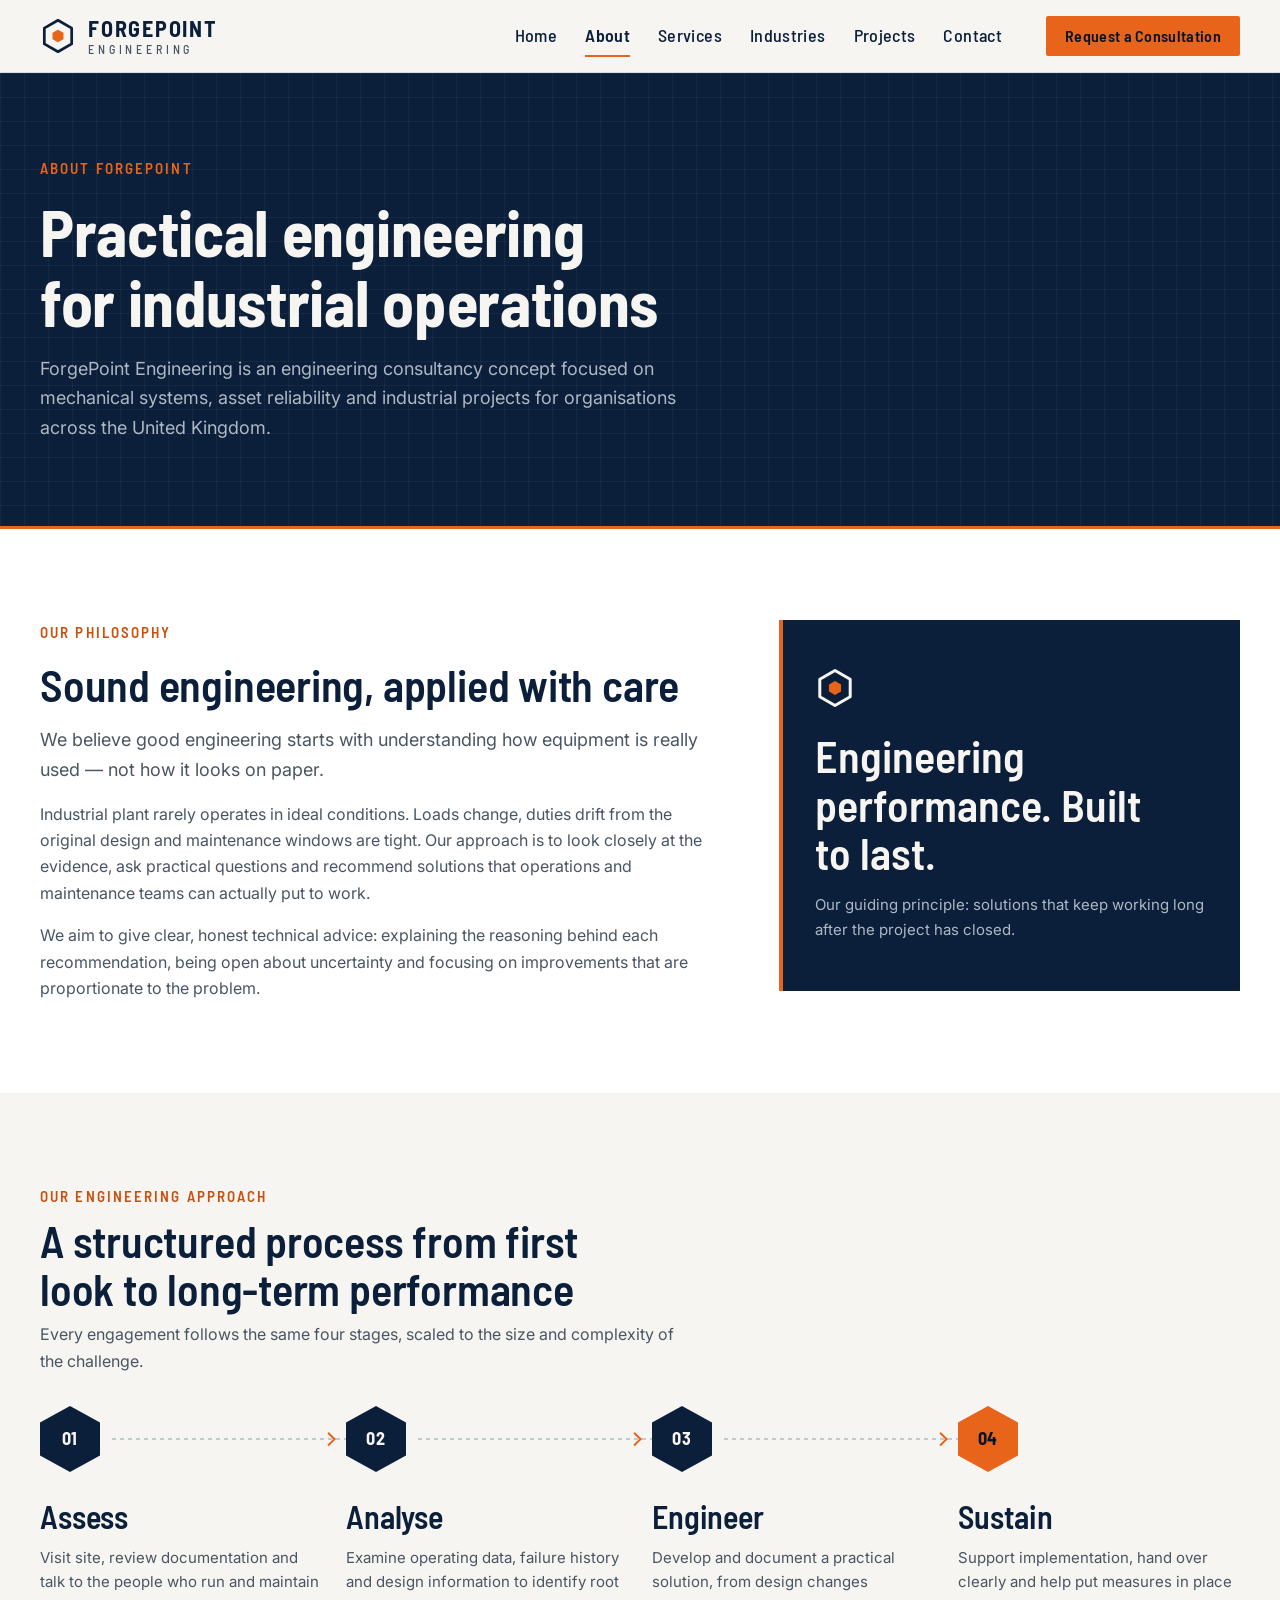
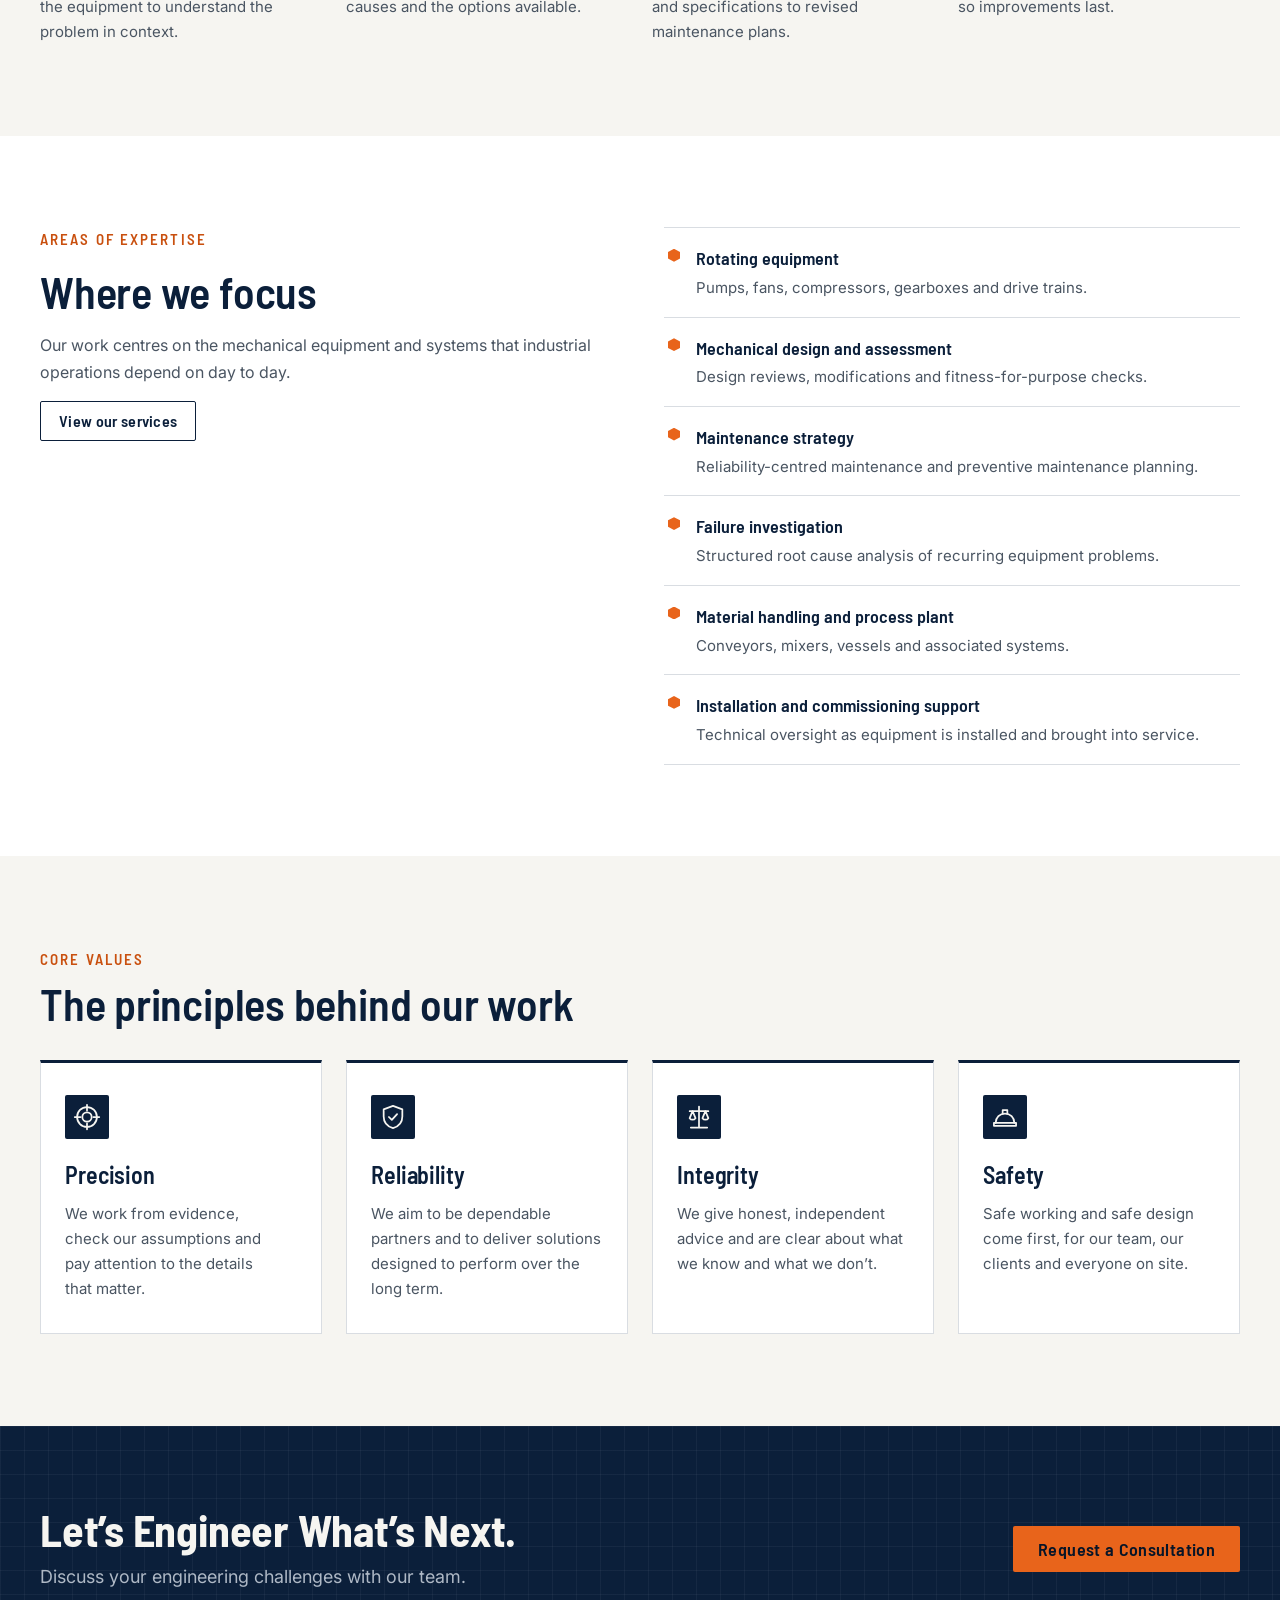
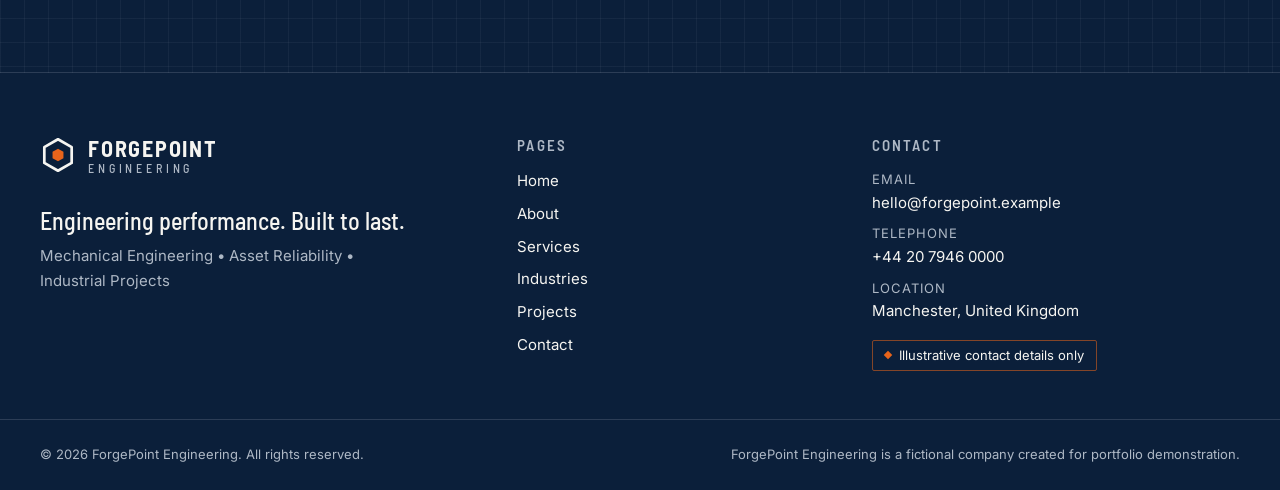
==== commit c98970fd: "Build contact page - Enquiry form with name, company, email, optional phone, service, message and co" ====
--- a/about.html
+++ b/about.html
@@ -241,11 +241,11 @@
               </div>
               <div>
                 <dt>Telephone</dt>
-                <dd><a href="tel:+441144960000">0114 496 0000</a></dd>
+                <dd><a href="tel:+442079460000">+44 20 7946 0000</a></dd>
               </div>
               <div>
-                <dt>Office</dt>
-                <dd>Example Business Park, Sheffield, United Kingdom</dd>
+                <dt>Location</dt>
+                <dd>Manchester, United Kingdom</dd>
               </div>
             </dl>
           </address>
--- a/css/styles.css
+++ b/css/styles.css
@@ -1472,8 +1472,9 @@
   color: var(--steel-500);
 }
 
+/* html scroll-padding already clears the header; add the sub-nav height */
 .service {
-  scroll-margin-top: calc(var(--header-height) + 3.5rem);
+  scroll-margin-top: 3.75rem;
 }
 
 .service__inner {
@@ -1581,3 +1582,803 @@
     mask-image: linear-gradient(90deg, #000 85%, transparent);
   }
 }
+
+/* 14. Industries page
+   ========================================================================== */
+.industry__header {
+  display: grid;
+  gap: var(--space-5);
+  align-items: start;
+}
+
+@media (min-width: 48em) {
+  .industry__header {
+    grid-template-columns: auto 1fr;
+    gap: var(--space-6);
+  }
+}
+
+.industry__header .lead {
+  max-width: 46rem;
+}
+
+.industry__icon {
+  width: 4rem;
+  height: 4rem;
+  padding: 0.875rem;
+  background-color: var(--navy-800);
+  border-radius: var(--radius-sm);
+  fill: none;
+  stroke: var(--color-accent);
+  stroke-width: 1.5;
+  stroke-linecap: round;
+  stroke-linejoin: round;
+}
+
+.industry__body {
+  align-items: start;
+}
+
+.panel {
+  padding: var(--space-5);
+  background-color: var(--color-surface);
+  border: var(--border-width) solid var(--color-border);
+}
+
+.section--surface .panel {
+  background-color: var(--color-bg);
+}
+
+.panel__title {
+  margin-bottom: var(--space-4);
+  font-size: var(--fs-sm);
+  font-weight: var(--fw-semibold);
+  letter-spacing: var(--tracking-wider);
+  text-transform: uppercase;
+  color: var(--color-text-muted);
+}
+
+/* List of linked services */
+.service-links {
+  display: grid;
+  list-style: none;
+  padding: 0;
+  border-top: var(--border-width) solid var(--color-border);
+}
+
+.service-links a {
+  position: relative;
+  display: block;
+  padding: var(--space-3) var(--space-6) var(--space-3) 0;
+  border-bottom: var(--border-width) solid var(--color-border);
+  font-size: var(--fs-sm);
+  color: var(--color-text-muted);
+  text-decoration: none;
+  transition: background-color var(--duration) var(--ease);
+}
+
+.service-links a::after {
+  content: "";
+  position: absolute;
+  right: var(--space-2);
+  top: 50%;
+  width: 0.5rem;
+  height: 0.5rem;
+  margin-top: -0.25rem;
+  border-top: 2px solid var(--color-accent);
+  border-right: 2px solid var(--color-accent);
+  transform: rotate(45deg);
+  transition: transform var(--duration) var(--ease);
+}
+
+.service-links a:hover::after {
+  transform: translateX(3px) rotate(45deg);
+}
+
+.service-links strong {
+  display: block;
+  margin-bottom: 0.125rem;
+  font-family: var(--font-heading);
+  font-size: var(--fs-md);
+  font-weight: var(--fw-semibold);
+  color: var(--color-text);
+}
+
+.service-links a:hover strong {
+  color: var(--navy-600);
+  text-decoration: underline;
+  text-decoration-color: var(--color-accent);
+}
+
+/* 15. Projects page
+   ========================================================================== */
+
+/* Filter bar */
+.filter-bar {
+  display: flex;
+  flex-wrap: wrap;
+  align-items: center;
+  justify-content: space-between;
+  gap: var(--space-3) var(--space-5);
+}
+
+.no-js .filter-bar {
+  display: none;
+}
+
+.filter {
+  display: flex;
+  flex-wrap: wrap;
+  gap: var(--space-2);
+}
+
+.filter__btn {
+  min-height: 2.5rem;
+  padding: 0.5rem 1.125rem;
+  border: var(--border-width) solid var(--steel-300);
+  border-radius: var(--radius-sm);
+  background-color: var(--color-surface);
+  font-family: var(--font-heading);
+  font-size: var(--fs-base);
+  font-weight: var(--fw-medium);
+  color: var(--color-text);
+  transition:
+    background-color var(--duration) var(--ease),
+    border-color var(--duration) var(--ease),
+    color var(--duration) var(--ease);
+}
+
+.filter__btn:hover {
+  border-color: var(--navy-800);
+}
+
+.filter__btn[aria-pressed="true"] {
+  background-color: var(--navy-800);
+  border-color: var(--navy-800);
+  color: var(--offwhite);
+}
+
+.filter__status {
+  font-size: var(--fs-sm);
+  color: var(--color-text-muted);
+}
+
+/* Case study */
+.case-list {
+  display: grid;
+  gap: var(--space-7);
+}
+
+.case {
+  display: grid;
+  gap: var(--space-6);
+  padding: var(--space-6) var(--space-5);
+  background-color: var(--color-surface);
+  border: var(--border-width) solid var(--color-border);
+  border-top: 3px solid var(--navy-800);
+}
+
+@media (min-width: 48em) {
+  .case {
+    padding: var(--space-7);
+  }
+}
+
+.case[hidden] {
+  display: none;
+}
+
+.case.is-entering {
+  animation: case-in 260ms var(--ease);
+}
+
+@keyframes case-in {
+  from { opacity: 0; transform: translateY(6px); }
+}
+
+.case__top {
+  display: grid;
+  gap: var(--space-6);
+  align-items: start;
+}
+
+@media (min-width: 64em) {
+  .case__top {
+    grid-template-columns: 1fr 1.1fr;
+    gap: var(--space-7);
+  }
+}
+
+.case__badges {
+  --cluster-gap: var(--space-2);
+}
+
+.badge-concept {
+  display: inline-flex;
+  align-items: center;
+  gap: var(--space-2);
+  padding: 0.375rem 0.75rem;
+  border: var(--border-width) solid var(--orange-500);
+  border-radius: var(--radius-sm);
+  background-color: var(--orange-100);
+  font-size: var(--fs-xs);
+  font-weight: var(--fw-semibold);
+  line-height: 1.3;
+  color: #8a3608;
+}
+
+.badge-concept::before {
+  content: "";
+  flex-shrink: 0;
+  width: 0.45rem;
+  height: 0.45rem;
+  background-color: var(--orange-500);
+  transform: rotate(45deg);
+}
+
+.tag--category {
+  background-color: var(--steel-100);
+  color: var(--navy-800);
+}
+
+.case__title {
+  font-size: var(--fs-2xl);
+}
+
+.case__meta {
+  font-size: var(--fs-sm);
+  color: var(--color-text-muted);
+}
+
+.case__meta span:not(.case__sep) {
+  font-weight: var(--fw-semibold);
+  color: var(--color-text);
+}
+
+.case__sep {
+  margin-inline: var(--space-2);
+  color: var(--steel-300);
+}
+
+.case__figure {
+  display: grid;
+  gap: var(--space-2);
+}
+
+.case__figure figcaption {
+  font-size: var(--fs-xs);
+  color: var(--color-text-muted);
+}
+
+/* Blueprint-style diagrams */
+.diagram {
+  width: 100%;
+  height: auto;
+  background-color: var(--navy-800);
+  background-image:
+    linear-gradient(rgba(195, 201, 208, 0.08) 1px, transparent 1px),
+    linear-gradient(90deg, rgba(195, 201, 208, 0.08) 1px, transparent 1px);
+  background-size: 20px 20px;
+}
+
+.dg-line        { fill: none; stroke: var(--steel-300); stroke-width: 2; stroke-linejoin: round; }
+.dg-thin        { fill: none; stroke: var(--steel-500); stroke-width: 1.25; }
+.dg-rule        { fill: none; stroke: rgba(195, 201, 208, 0.25); stroke-width: 1; }
+.dg-leader      { fill: none; stroke: var(--steel-300); stroke-width: 1; stroke-dasharray: 3 3; }
+.dg-demand      { fill: none; stroke: var(--offwhite); stroke-width: 1.5; stroke-dasharray: 8 5; }
+.dg-fill-accent { fill: var(--orange-500); }
+.dg-fill-steel  { fill: var(--steel-500); }
+.dg-bar         { fill: var(--navy-600); stroke: var(--steel-500); stroke-width: 1; }
+.dg-dot         { fill: var(--offwhite); }
+.dg-marker      { fill: var(--steel-500); }
+.dg-cell        { stroke: var(--navy-800); stroke-width: 2; }
+.dg-cell--1     { fill: rgba(195, 201, 208, 0.08); }
+.dg-cell--2     { fill: rgba(195, 201, 208, 0.16); }
+.dg-cell--3     { fill: rgba(232, 100, 27, 0.22); }
+.dg-cell--4     { fill: rgba(232, 100, 27, 0.4); }
+
+.diagram text {
+  font-family: var(--font-heading);
+  fill: var(--steel-300);
+}
+
+.dg-label {
+  font-size: 13px;
+  font-weight: var(--fw-semibold);
+  letter-spacing: 0.14em;
+}
+
+.dg-axis,
+.dg-axis-left {
+  font-size: 11px;
+  letter-spacing: 0.14em;
+  text-anchor: middle;
+}
+
+.dg-axis-left {
+  text-anchor: start;
+}
+
+.dg-callout {
+  font-size: 13px;
+  font-weight: var(--fw-medium);
+}
+
+.dg-dot-label {
+  font-size: 9px;
+  font-weight: var(--fw-bold);
+  text-anchor: middle;
+}
+
+.diagram .dg-dot-label { fill: var(--navy-800); }
+
+.dg-tag polygon { fill: var(--navy-700); stroke: var(--steel-300); stroke-width: 1.25; }
+.dg-tag--accent polygon { fill: var(--orange-500); stroke: var(--orange-500); }
+.diagram .dg-tag text { font-size: 11px; font-weight: var(--fw-bold); text-anchor: middle; fill: var(--offwhite); }
+.diagram .dg-tag--accent text { fill: var(--navy-900); }
+
+.dg-station {
+  font-size: 16px;
+  font-weight: var(--fw-bold);
+  text-anchor: middle;
+}
+
+.diagram .dg-station--dark { fill: var(--navy-900); }
+
+/* Challenge → Approach → Deliverables → Intended outcome */
+.case-steps {
+  display: grid;
+  gap: var(--space-4);
+  list-style: none;
+  padding: 0;
+}
+
+@media (min-width: 48em) {
+  .case-steps {
+    grid-template-columns: repeat(2, 1fr);
+  }
+}
+
+@media (min-width: 75em) {
+  .case-steps {
+    grid-template-columns: repeat(4, 1fr);
+  }
+}
+
+.case-step {
+  padding: var(--space-5);
+  background-color: var(--color-bg);
+  border-top: 2px solid var(--steel-300);
+  font-size: var(--fs-sm);
+  color: var(--color-text-muted);
+}
+
+.case-step__title {
+  display: flex;
+  align-items: baseline;
+  gap: var(--space-2);
+  margin-bottom: var(--space-3);
+  font-size: var(--fs-lg);
+  color: var(--color-text);
+}
+
+.case-step__title span {
+  font-size: var(--fs-sm);
+  color: var(--orange-600);
+}
+
+.case-step ul {
+  display: grid;
+  gap: var(--space-2);
+  list-style: none;
+  padding: 0;
+}
+
+.case-step ul li {
+  position: relative;
+  padding-left: var(--space-4);
+}
+
+.case-step ul li::before {
+  content: "";
+  position: absolute;
+  left: 0;
+  top: 0.6em;
+  width: 0.4rem;
+  height: 0.4rem;
+  background-color: var(--color-accent);
+  transform: rotate(45deg);
+}
+
+.case-step--outcome {
+  background-color: var(--navy-800);
+  border-top-color: var(--color-accent);
+  color: var(--color-on-dark-muted);
+}
+
+.case-step--outcome .case-step__title {
+  color: var(--color-on-dark);
+}
+
+.case-step--outcome .case-step__title span {
+  color: var(--color-accent);
+}
+
+/* 16. Contact page
+   ========================================================================== */
+:root {
+  --color-error: #b42318;
+  --color-error-bg: #fef3f2;
+  --color-success: #1d6b45;
+}
+
+.contact-layout {
+  display: grid;
+  gap: var(--space-7);
+  align-items: start;
+}
+
+@media (min-width: 64em) {
+  .contact-layout {
+    grid-template-columns: 1.6fr 1fr;
+    gap: var(--space-8);
+  }
+}
+
+/* Form card */
+.form-card {
+  padding: var(--space-6) var(--space-5);
+  background-color: var(--color-surface);
+  border: var(--border-width) solid var(--color-border);
+  border-top: 3px solid var(--navy-800);
+}
+
+@media (min-width: 48em) {
+  .form-card {
+    padding: var(--space-7);
+  }
+}
+
+.form-card__header {
+  margin-bottom: var(--space-6);
+}
+
+.form-card__title {
+  font-size: var(--fs-xl);
+}
+
+.required-mark {
+  color: var(--color-error);
+}
+
+.form-alert {
+  margin-bottom: var(--space-5);
+  padding: var(--space-3) var(--space-4);
+  border-left: 4px solid var(--color-error);
+  background-color: var(--color-error-bg);
+  color: var(--color-error);
+  font-size: var(--fs-sm);
+  font-weight: var(--fw-medium);
+}
+
+.form-grid {
+  display: grid;
+  gap: var(--space-5);
+}
+
+@media (min-width: 40em) {
+  .form-grid {
+    grid-template-columns: 1fr 1fr;
+  }
+
+  .field--full {
+    grid-column: 1 / -1;
+  }
+}
+
+.field {
+  display: flex;
+  flex-direction: column;
+  gap: var(--space-2);
+}
+
+.field__label {
+  font-family: var(--font-heading);
+  font-size: var(--fs-md);
+  font-weight: var(--fw-semibold);
+}
+
+.field__optional {
+  font-family: var(--font-body);
+  font-size: var(--fs-sm);
+  font-weight: var(--fw-regular);
+  color: var(--color-text-muted);
+}
+
+.field__hint {
+  margin-top: calc(var(--space-1) * -1);
+  font-size: var(--fs-sm);
+  color: var(--color-text-muted);
+}
+
+.field__input {
+  width: 100%;
+  min-height: 3rem;
+  padding: 0.75rem 0.875rem;
+  background-color: var(--white);
+  border: var(--border-width) solid var(--steel-500);
+  border-radius: var(--radius-sm);
+  font-size: var(--fs-base);
+  line-height: 1.4;
+  transition:
+    border-color var(--duration) var(--ease),
+    box-shadow var(--duration) var(--ease);
+}
+
+.field__input:hover {
+  border-color: var(--navy-800);
+}
+
+.field__input:focus {
+  outline: none;
+  border-color: var(--navy-800);
+  box-shadow: 0 0 0 3px rgba(232, 100, 27, 0.35);
+}
+
+.field__textarea {
+  min-height: 9rem;
+  resize: vertical;
+}
+
+.field__select {
+  appearance: none;
+  -webkit-appearance: none;
+  padding-right: 2.5rem;
+  background-image: url("data:image/svg+xml,%3Csvg xmlns='http://www.w3.org/2000/svg' viewBox='0 0 12 8'%3E%3Cpath d='M1 1.5l5 5 5-5' fill='none' stroke='%230b1f3a' stroke-width='1.75'/%3E%3C/svg%3E");
+  background-repeat: no-repeat;
+  background-position: right 0.875rem center;
+  background-size: 0.75rem;
+}
+
+.field__input[aria-invalid="true"] {
+  border-color: var(--color-error);
+  border-width: 2px;
+  padding: calc(0.75rem - 1px) calc(0.875rem - 1px);
+}
+
+.field__select[aria-invalid="true"] {
+  padding-right: calc(2.5rem - 1px);
+}
+
+.field__error {
+  display: flex;
+  align-items: flex-start;
+  gap: var(--space-2);
+  font-size: var(--fs-sm);
+  font-weight: var(--fw-medium);
+  color: var(--color-error);
+}
+
+.field__error:empty {
+  display: none;
+}
+
+.field__error::before {
+  content: "!";
+  display: grid;
+  place-items: center;
+  flex-shrink: 0;
+  width: 1.125rem;
+  height: 1.125rem;
+  margin-top: 0.15rem;
+  border-radius: 50%;
+  background-color: var(--color-error);
+  color: var(--white);
+  font-size: 0.75rem;
+  font-weight: var(--fw-bold);
+  line-height: 1;
+}
+
+/* Checkbox */
+.checkbox {
+  display: flex;
+  align-items: flex-start;
+  gap: var(--space-3);
+}
+
+.checkbox__input {
+  flex-shrink: 0;
+  width: 1.25rem;
+  height: 1.25rem;
+  margin-top: 0.15rem;
+  accent-color: var(--navy-800);
+  cursor: pointer;
+}
+
+.checkbox__input[aria-invalid="true"] {
+  outline: 2px solid var(--color-error);
+  outline-offset: 2px;
+}
+
+.checkbox__label {
+  font-size: var(--fs-sm);
+  cursor: pointer;
+}
+
+.form-actions {
+  display: flex;
+  flex-wrap: wrap;
+  align-items: center;
+  gap: var(--space-4) var(--space-5);
+  margin-top: var(--space-6);
+  padding-top: var(--space-5);
+  border-top: var(--border-width) solid var(--color-border);
+}
+
+.form-actions__note {
+  flex: 1 1 16rem;
+  font-size: var(--fs-xs);
+  color: var(--color-text-muted);
+}
+
+/* Success state */
+.form-success {
+  display: grid;
+  justify-items: start;
+  gap: var(--space-4);
+  padding-block: var(--space-4);
+}
+
+.form-success[hidden] {
+  display: none;
+}
+
+.form-success__icon {
+  width: 3.5rem;
+  height: 3.5rem;
+  fill: none;
+  stroke-linecap: round;
+  stroke-linejoin: round;
+}
+
+.form-success__icon polygon {
+  fill: var(--navy-800);
+}
+
+.form-success__icon path {
+  stroke: var(--color-accent);
+  stroke-width: 3;
+}
+
+.form-success__title {
+  font-size: var(--fs-xl);
+}
+
+.form-success__title:focus {
+  outline: none;
+}
+
+.form-success p {
+  color: var(--color-text-muted);
+}
+
+/* Contact details card */
+.contact-card {
+  padding: var(--space-6) var(--space-5);
+  background-color: var(--navy-800);
+  color: var(--color-on-dark);
+}
+
+.contact-card__title {
+  margin-bottom: var(--space-5);
+  font-size: var(--fs-xl);
+}
+
+.contact-list {
+  display: grid;
+  gap: var(--space-4);
+}
+
+.contact-list__item {
+  display: flex;
+  gap: var(--space-4);
+  align-items: flex-start;
+}
+
+.contact-list__icon {
+  width: 2.5rem;
+  height: 2.5rem;
+  flex-shrink: 0;
+  padding: 0.5rem;
+  border: var(--border-width) solid rgba(195, 201, 208, 0.3);
+  border-radius: var(--radius-sm);
+  fill: none;
+  stroke: var(--color-accent);
+  stroke-width: 1.5;
+  stroke-linecap: round;
+  stroke-linejoin: round;
+}
+
+.contact-list dt {
+  font-size: var(--fs-xs);
+  letter-spacing: var(--tracking-wide);
+  text-transform: uppercase;
+  color: var(--color-on-dark-muted);
+}
+
+.contact-list dd {
+  font-size: var(--fs-md);
+  font-weight: var(--fw-medium);
+  overflow-wrap: anywhere;
+}
+
+.contact-list a {
+  text-decoration: none;
+}
+
+.contact-list a:hover {
+  color: var(--color-accent);
+  text-decoration: underline;
+}
+
+.illustrative-note {
+  display: flex;
+  gap: var(--space-3);
+  margin-top: var(--space-6);
+  padding: var(--space-3) var(--space-4);
+  border: var(--border-width) solid rgba(232, 100, 27, 0.55);
+  border-radius: var(--radius-sm);
+  font-size: var(--fs-sm);
+  color: var(--color-on-dark);
+}
+
+.illustrative-note::before {
+  content: "";
+  flex-shrink: 0;
+  width: 0.45rem;
+  height: 0.45rem;
+  margin-top: 0.5em;
+  background-color: var(--color-accent);
+  transform: rotate(45deg);
+}
+
+/* Location panel */
+.location-panel {
+  border: var(--border-width) solid var(--color-border);
+  background-color: var(--color-surface);
+}
+
+.location-panel__map {
+  width: 100%;
+  height: auto;
+  background-color: var(--navy-900);
+}
+
+.map-road         { fill: none; stroke: rgba(195, 201, 208, 0.14); stroke-width: 6; }
+.map-road--major  { stroke: rgba(195, 201, 208, 0.24); stroke-width: 10; }
+.map-river        { fill: none; stroke: var(--navy-600); stroke-width: 14; stroke-linecap: round; }
+.map-block        { fill: rgba(195, 201, 208, 0.07); }
+.map-ring         { fill: rgba(232, 100, 27, 0.06); stroke: rgba(232, 100, 27, 0.5); stroke-width: 1; stroke-dasharray: 4 4; }
+.map-pin          { fill: var(--orange-500); }
+.map-pin-hex      { fill: var(--navy-900); }
+
+.location-panel__caption {
+  display: grid;
+  gap: var(--space-1);
+  padding: var(--space-4) var(--space-5);
+}
+
+.location-panel__label {
+  font-family: var(--font-heading);
+  font-size: var(--fs-lg);
+  font-weight: var(--fw-semibold);
+}
+
+.location-panel__note {
+  font-size: var(--fs-sm);
+  color: var(--color-text-muted);
+}
+
+.form-card.is-complete .form-card__header {
+  display: none;
+}
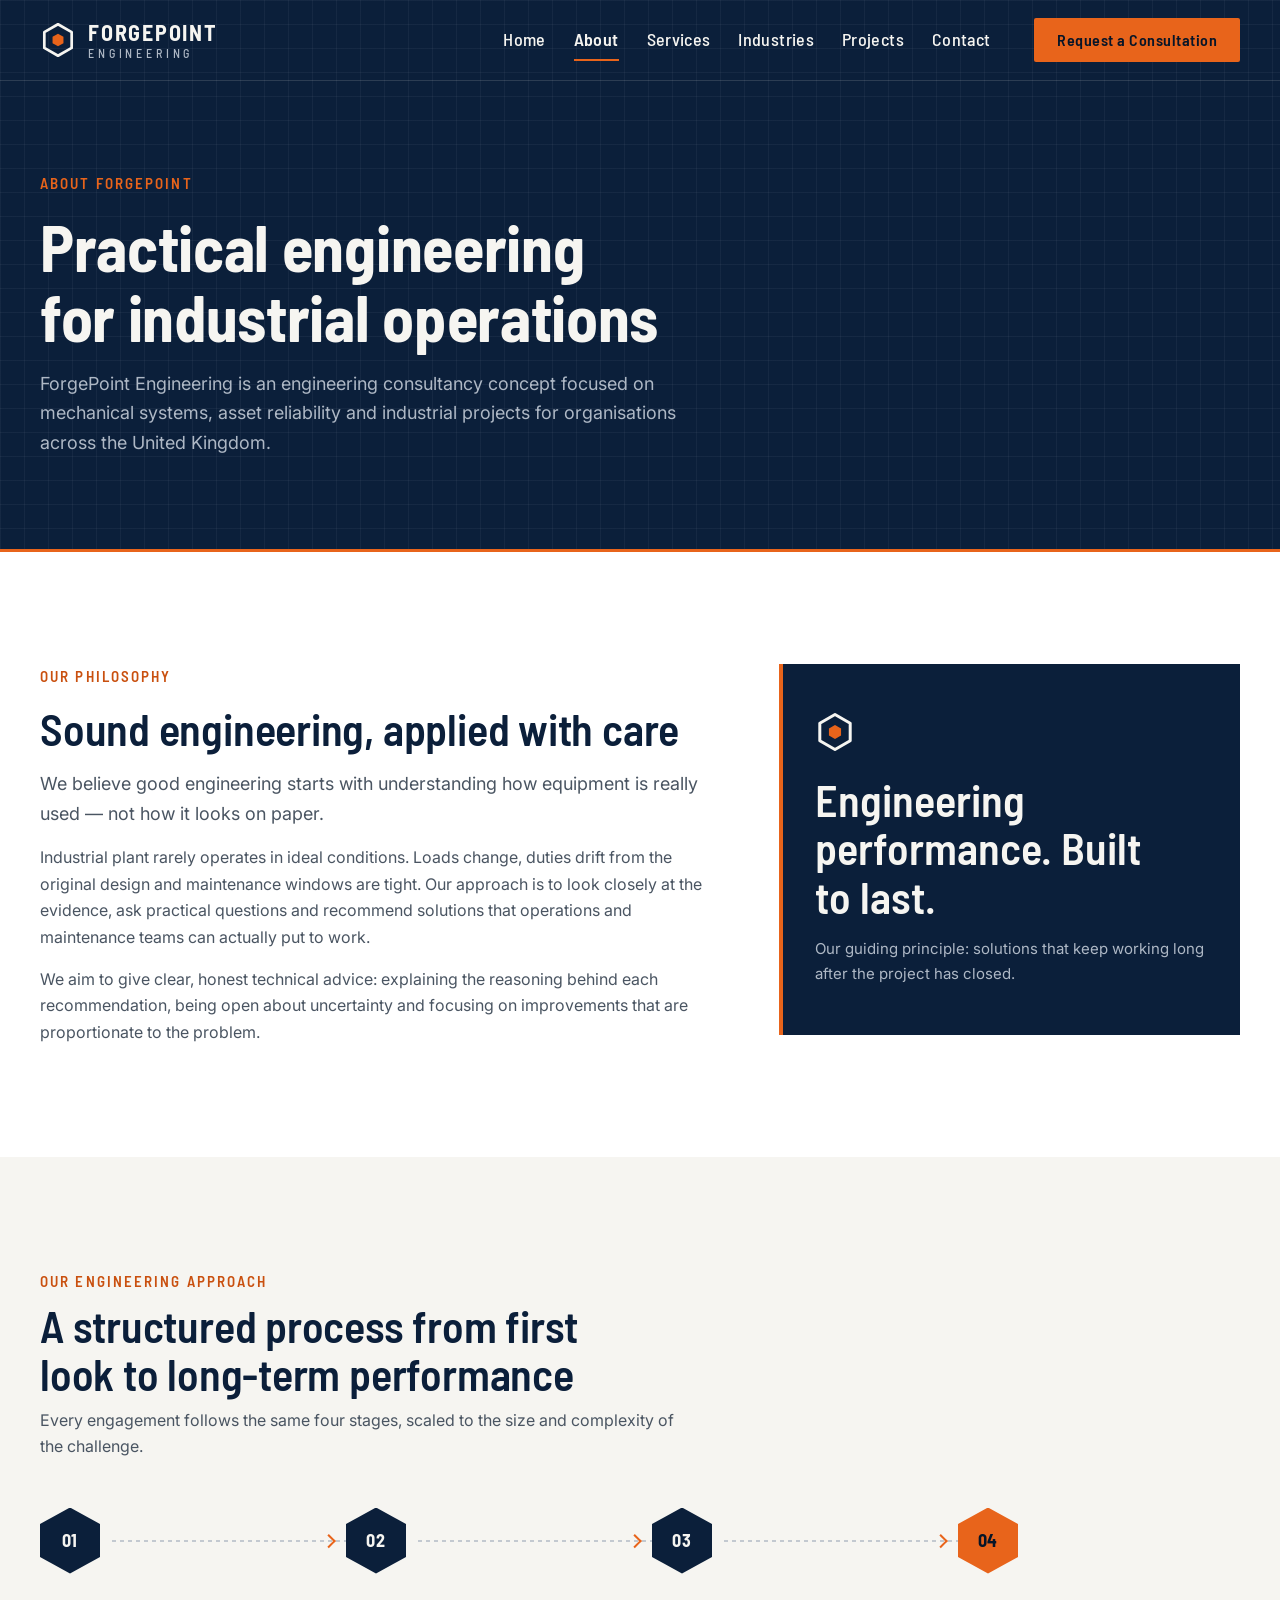
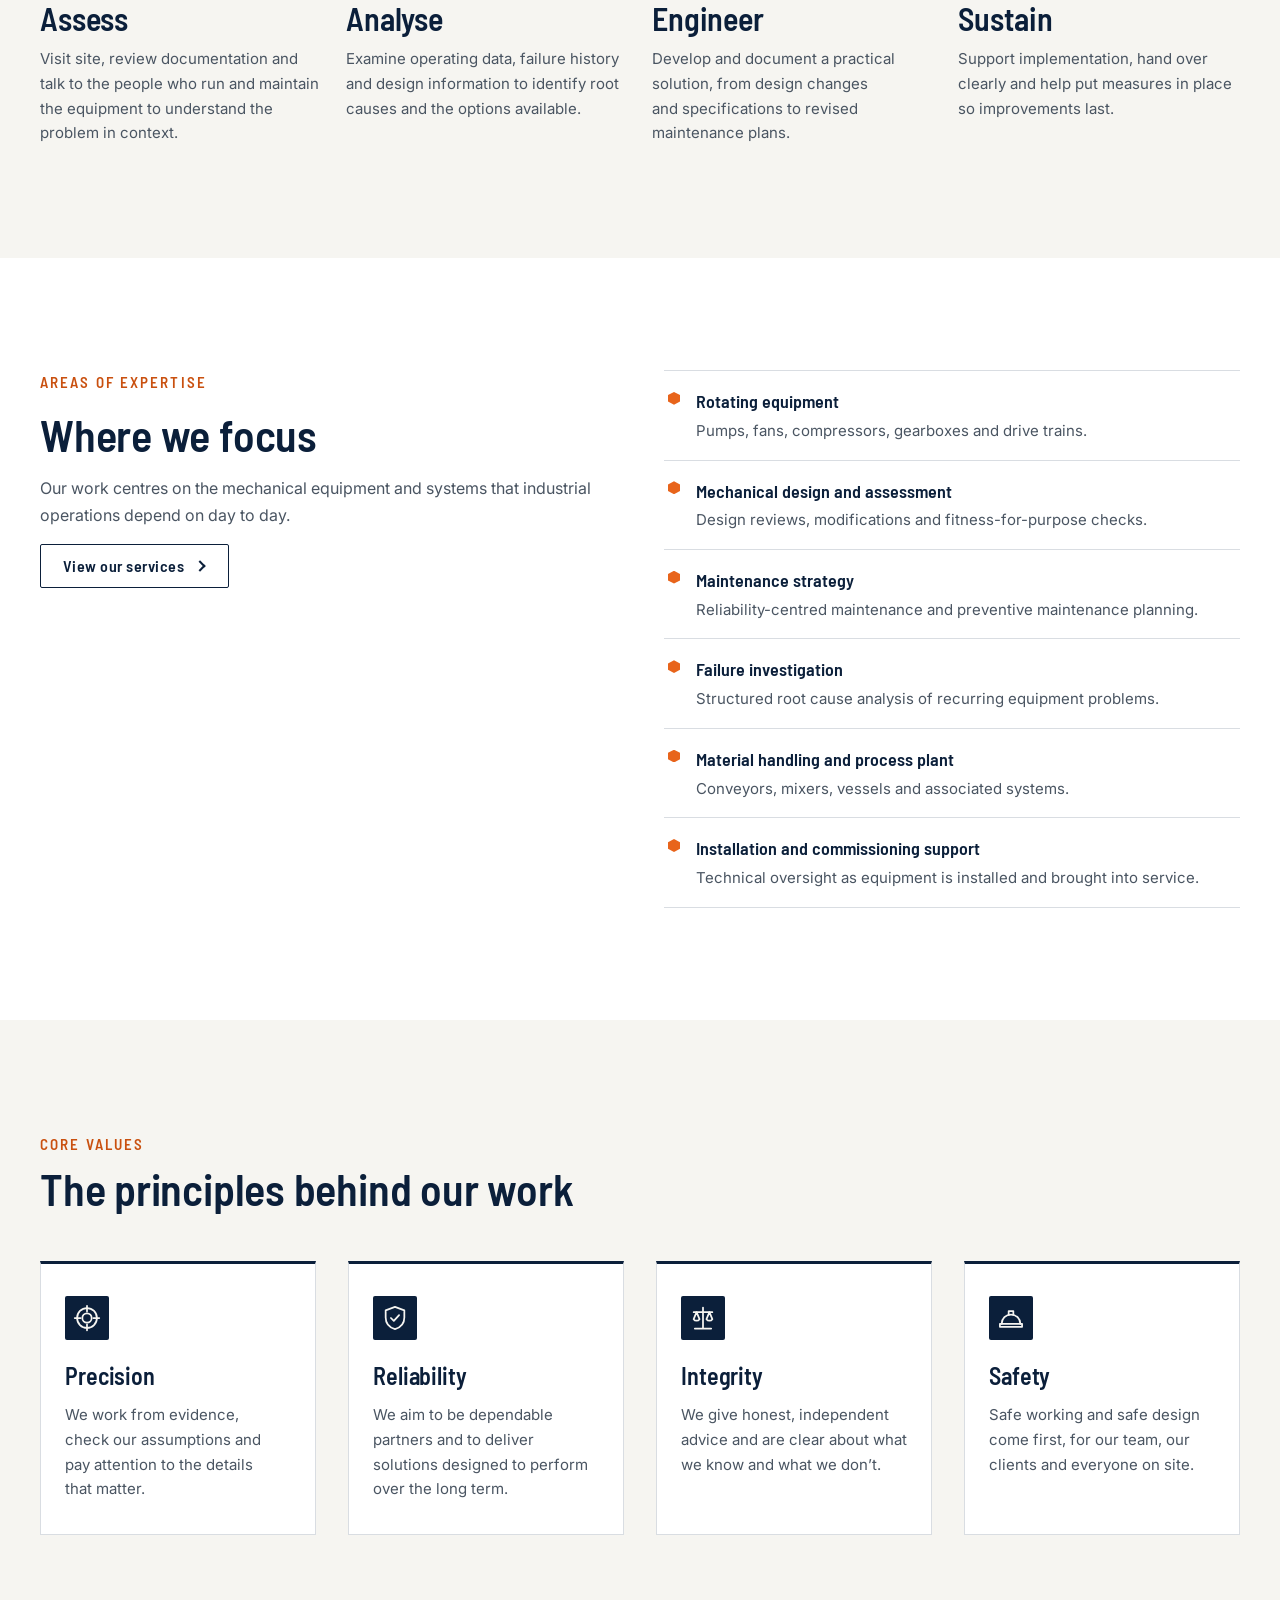
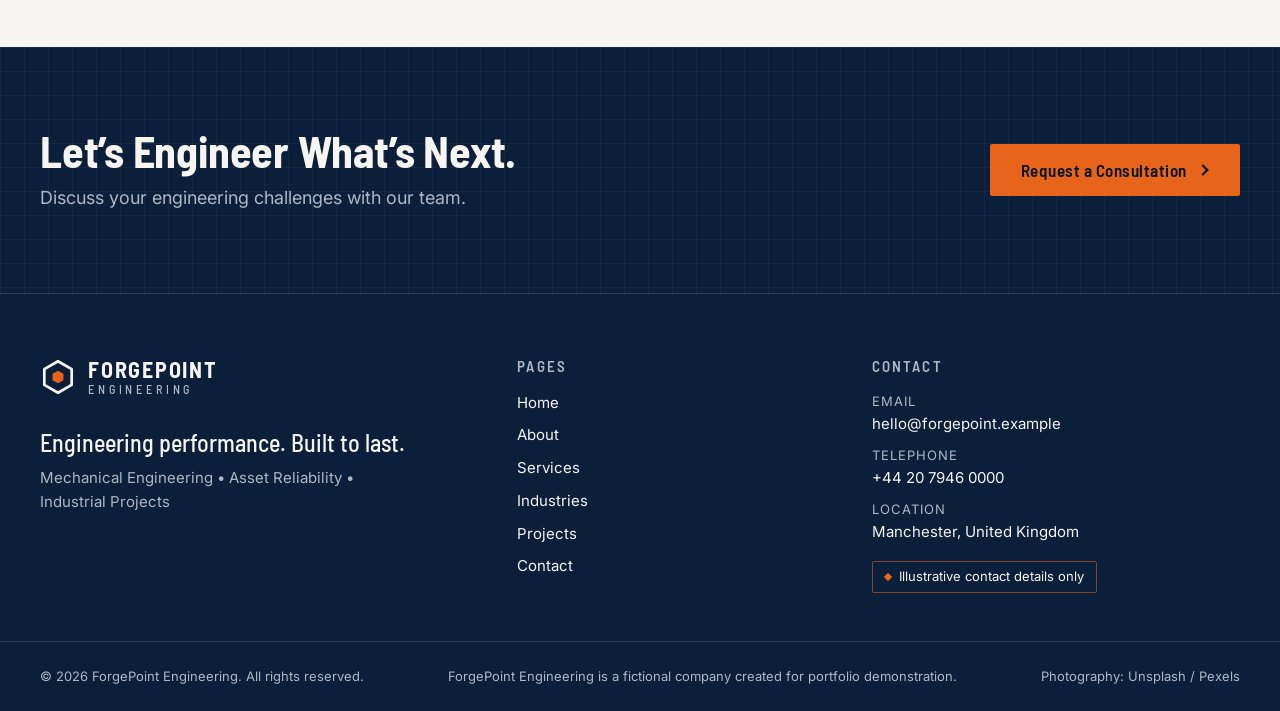
==== commit 1799bff1: "Refresh design with photography and premium styling - Full-width photographic home hero under a navy" ====
--- a/about.html
+++ b/about.html
@@ -126,7 +126,7 @@
             <h2 id="expertise-title">Where we focus</h2>
             <p class="text-muted">Our work centres on the mechanical equipment and systems that industrial operations depend on day to day.</p>
             <div class="cluster">
-              <a class="btn btn--secondary btn--sm" href="services.html">View our services</a>
+              <a class="btn btn--secondary btn--sm btn--arrow" href="services.html">View our services</a>
             </div>
           </div>
           <ul class="check-list" role="list">
@@ -196,7 +196,7 @@
             <h2 id="cta-title" class="cta-band__title">Let&rsquo;s Engineer What&rsquo;s Next.</h2>
             <p class="cta-band__text">Discuss your engineering challenges with our team.</p>
           </div>
-          <a class="btn btn--primary" href="contact.html">Request a Consultation</a>
+          <a class="btn btn--primary btn--arrow" href="contact.html">Request a Consultation</a>
         </div>
       </section>
     </main>
@@ -257,6 +257,7 @@
         <div class="container site-footer__bottom-inner">
           <p>&copy; <span data-year>2026</span> ForgePoint Engineering. All rights reserved.</p>
           <p>ForgePoint Engineering is a fictional company created for portfolio demonstration.</p>
+          <p>Photography: Unsplash / Pexels</p>
         </div>
       </div>
     </footer>
--- a/css/styles.css
+++ b/css/styles.css
@@ -83,13 +83,13 @@
   --space-7: 3rem;
   --space-8: 4rem;
   --space-9: 6rem;
-  --space-section: clamp(3.5rem, 2.5rem + 4vw, 6.5rem);
+  --space-section: clamp(4.5rem, 3rem + 5vw, 8rem);
 
   /* Layout */
   --container-max: 75rem;        /* 1200px */
   --container-narrow: 48rem;     /* 768px */
   --gutter: clamp(1rem, 0.5rem + 2.5vw, 2rem);
-  --header-height: 4.5rem;
+  --header-height: 5rem;
 
   /* Shape & depth */
   --radius-sm: 2px;
@@ -100,7 +100,8 @@
 
   /* Motion */
   --ease: cubic-bezier(0.2, 0.7, 0.2, 1);
-  --duration: 200ms;
+  --duration: 220ms;
+  --ease-out: cubic-bezier(0.16, 1, 0.3, 1);
 }
 
 /* 2. Reset & base
@@ -273,7 +274,7 @@
 }
 
 .stack--sm { --stack-gap: var(--space-2); }
-.stack--lg { --stack-gap: var(--space-6); }
+.stack--lg { --stack-gap: var(--space-7); }
 
 /* Cluster: wrapping horizontal group (buttons, tags, links) */
 .cluster {
@@ -288,7 +289,7 @@
 .grid {
   display: grid;
   grid-template-columns: repeat(auto-fit, minmax(min(var(--grid-min, 16rem), 100%), 1fr));
-  gap: var(--grid-gap, var(--space-5));
+  gap: var(--grid-gap, var(--space-6));
 }
 
 /* Fixed column grids that collapse on small screens */
@@ -296,7 +297,7 @@
 .grid-3,
 .grid-4 {
   display: grid;
-  gap: var(--grid-gap, var(--space-5));
+  gap: var(--grid-gap, var(--space-6));
   grid-template-columns: 1fr;
 }
 
@@ -326,29 +327,41 @@
 /* 5. Components
    ========================================================================== */
 
-/* Buttons */
+/* Buttons — one height scale, small radius, lift + arrow nudge on hover */
 .btn {
   display: inline-flex;
   align-items: center;
   justify-content: center;
-  gap: var(--space-2);
-  min-height: 2.875rem;
-  padding: 0.75rem 1.5rem;
+  gap: 0.75rem;
+  min-height: 3.25rem;
+  padding: 0 1.875rem;
   border: var(--border-width) solid transparent;
   border-radius: var(--radius-sm);
   font-family: var(--font-heading);
-  font-size: var(--fs-md);
+  font-size: 1.0625rem;
   font-weight: var(--fw-semibold);
-  letter-spacing: 0.02em;
+  letter-spacing: 0.03em;
   line-height: 1;
   text-decoration: none;
   white-space: nowrap;
+  cursor: pointer;
   transition:
+    transform var(--duration) var(--ease-out),
+    box-shadow var(--duration) var(--ease-out),
     background-color var(--duration) var(--ease),
     border-color var(--duration) var(--ease),
     color var(--duration) var(--ease);
 }
 
+.btn:hover {
+  transform: translateY(-2px);
+}
+
+.btn:active {
+  transform: translateY(0);
+  transition-duration: 80ms;
+}
+
 .btn--primary {
   background-color: var(--color-accent);
   color: var(--color-on-accent);
@@ -357,22 +370,52 @@
 .btn--primary:hover {
   background-color: var(--color-accent-hover);
   color: var(--white);
+  box-shadow: 0 12px 24px -12px rgba(201, 80, 15, 0.7);
 }
 
 .btn--secondary {
-  border-color: currentColor;
-  color: var(--color-text);
+  border-color: var(--navy-800);
+  color: var(--navy-800);
 }
 
 .btn--secondary:hover {
-  background-color: var(--color-text);
-  color: var(--color-bg);
+  background-color: var(--navy-800);
+  color: var(--offwhite);
+  box-shadow: 0 12px 24px -12px rgba(7, 21, 40, 0.55);
+}
+
+/* Outline button for dark and photographic backgrounds */
+.btn--ghost {
+  border-color: rgba(246, 245, 241, 0.6);
+  color: var(--offwhite);
+  background-color: rgba(7, 21, 40, 0.15);
+}
+
+.btn--ghost:hover {
+  border-color: var(--offwhite);
+  background-color: var(--offwhite);
+  color: var(--navy-900);
+}
+
+.btn--arrow::after {
+  content: "";
+  width: 0.5rem;
+  height: 0.5rem;
+  margin-right: 0.125rem;
+  border-top: 2px solid currentColor;
+  border-right: 2px solid currentColor;
+  transform: rotate(45deg);
+  transition: transform var(--duration) var(--ease-out);
+}
+
+.btn--arrow:hover::after {
+  transform: translateX(4px) rotate(45deg);
 }
 
 .btn--sm {
-  min-height: 2.5rem;
-  padding: 0.625rem 1.125rem;
-  font-size: var(--fs-base);
+  min-height: 2.75rem;
+  padding: 0 1.375rem;
+  font-size: 1rem;
 }
 
 /* Skip link */
@@ -396,16 +439,31 @@
 /* 6. Site header & navigation
    ========================================================================== */
 .site-header {
+  position: fixed;
+  top: 0;
+  left: 0;
+  right: 0;
+  z-index: 100;
+  background-color: transparent;
+  border-bottom: var(--border-width) solid rgba(246, 245, 241, 0.14);
+  color: var(--color-on-dark);
+  transition:
+    background-color 300ms var(--ease),
+    box-shadow 300ms var(--ease),
+    border-color 300ms var(--ease);
+}
+
+.site-header.is-scrolled,
+.site-header.is-menu-open {
+  background-color: var(--navy-800);
+  border-bottom-color: transparent;
+  box-shadow: 0 10px 30px -14px rgba(3, 10, 20, 0.6);
+}
+
+/* Without JavaScript the header can't react to scrolling, so keep it solid */
+.no-js .site-header {
   position: sticky;
-  top: 0;
-  z-index: 100;
-  background-color: var(--color-bg);
-  border-bottom: var(--border-width) solid var(--color-border);
-  transition: box-shadow var(--duration) var(--ease);
-}
-
-.site-header.is-scrolled {
-  box-shadow: var(--shadow-md);
+  background-color: var(--navy-800);
 }
 
 .site-header__inner {
@@ -414,6 +472,14 @@
   justify-content: space-between;
   gap: var(--space-5);
   min-height: var(--header-height);
+}
+
+.site-header .logo {
+  color: var(--color-on-dark);
+}
+
+.site-header .logo__descriptor {
+  color: var(--color-on-dark-muted);
 }
 
 /* Logo (shared by header and footer) */
@@ -473,7 +539,7 @@
   height: 2.75rem;
   margin-right: calc(var(--space-2) * -1);
   border-radius: var(--radius-sm);
-  color: var(--color-text);
+  color: var(--color-on-dark);
 }
 
 .nav-toggle__bar,
@@ -542,7 +608,7 @@
   font-size: var(--fs-md);
   font-weight: var(--fw-medium);
   letter-spacing: 0.02em;
-  color: var(--color-text);
+  color: var(--color-on-dark);
   text-decoration: none;
   transition: color var(--duration) var(--ease);
 }
@@ -561,7 +627,7 @@
 }
 
 .site-nav__link:hover {
-  color: var(--navy-600);
+  color: var(--white);
 }
 
 .site-nav__link:hover::after,
@@ -586,8 +652,8 @@
     align-items: stretch;
     gap: var(--space-6);
     padding: var(--space-5) var(--gutter) var(--space-7);
-    background-color: var(--color-bg);
-    border-top: var(--border-width) solid var(--color-border);
+    background-color: var(--navy-800);
+    border-top: var(--border-width) solid rgba(246, 245, 241, 0.12);
     overflow-y: auto;
     visibility: hidden;
     opacity: 0;
@@ -615,7 +681,7 @@
   }
 
   .js .site-nav__list li {
-    border-bottom: var(--border-width) solid var(--color-border);
+    border-bottom: var(--border-width) solid rgba(246, 245, 241, 0.12);
   }
 
   .js .site-nav__link {
@@ -776,7 +842,7 @@
   display: flex;
   flex-wrap: wrap;
   justify-content: space-between;
-  gap: var(--space-3) var(--space-6);
+  gap: var(--space-2) var(--space-6);
   padding-block: var(--space-5);
   color: var(--color-on-dark-muted);
   font-size: var(--fs-xs);
@@ -834,7 +900,7 @@
   display: flex;
   flex-direction: column;
   gap: var(--space-3);
-  padding: var(--space-6) var(--space-5);
+  padding: var(--space-6);
   background-color: var(--color-bg);
   border: var(--border-width) solid var(--color-border);
   border-top: 3px solid var(--navy-800);
@@ -936,102 +1002,6 @@
 /* 10. Home page
    ========================================================================== */
 
-/* Hero */
-.hero {
-  position: relative;
-  padding-block: clamp(3rem, 2rem + 4vw, 6rem);
-  overflow: hidden;
-}
-
-.hero__inner {
-  display: grid;
-  gap: var(--space-7);
-  align-items: center;
-}
-
-@media (min-width: 56em) {
-  .hero__inner {
-    grid-template-columns: 1fr 1.05fr;
-    gap: var(--space-8);
-  }
-}
-
-.hero__title {
-  font-size: clamp(2.5rem, 1.7rem + 3.6vw, 4.25rem);
-  font-weight: var(--fw-bold);
-  line-height: 1.02;
-  letter-spacing: -0.01em;
-}
-
-.hero__title span {
-  display: block;
-  color: var(--navy-600);
-}
-
-.hero__lead {
-  font-size: clamp(1.0625rem, 1rem + 0.3vw, 1.25rem);
-  max-width: 34rem;
-}
-
-.hero__actions {
-  --cluster-gap: var(--space-3);
-  padding-top: var(--space-2);
-}
-
-@media (max-width: 29.99em) {
-  .hero__actions .btn {
-    flex: 1 1 100%;
-  }
-}
-
-.hero__media {
-  max-width: 40rem;
-  width: 100%;
-  margin-inline: auto;
-}
-
-.hero-illustration {
-  width: 100%;
-  height: auto;
-  border: var(--border-width) solid var(--color-border);
-  box-shadow: var(--shadow-md);
-}
-
-/* Illustration palette */
-.ill-sheet       { fill: var(--white); }
-.ill-grid        { fill: none; stroke: var(--steel-100); stroke-width: 1; }
-.ill-navy        { fill: var(--navy-800); }
-.ill-navy-2      { fill: var(--navy-600); }
-.ill-steel       { fill: var(--steel-500); }
-.ill-steel-dark  { fill: var(--steel-700); }
-.ill-steel-light { fill: var(--steel-300); }
-.ill-orange      { fill: var(--orange-500); }
-.ill-ring        { fill: none; stroke: var(--steel-300); stroke-width: 1.5; opacity: 0.6; }
-.ill-fins        { fill: none; stroke: var(--navy-600); stroke-width: 3; }
-.ill-guard-slots { fill: none; stroke: var(--orange-600); stroke-width: 3; }
-.ill-gauge       { fill: var(--white); stroke: var(--navy-800); stroke-width: 3; }
-.ill-gauge-scale { fill: none; stroke: var(--steel-500); stroke-width: 2; stroke-dasharray: 2 3; }
-.ill-needle      { fill: none; stroke: var(--orange-500); stroke-width: 2.5; stroke-linecap: round; }
-.ill-centreline  { fill: none; stroke: var(--steel-500); stroke-width: 1; stroke-dasharray: 14 4 3 4; }
-.ill-dim         { fill: none; stroke: var(--steel-500); stroke-width: 1; }
-.ill-dim-ext     { fill: none; stroke: var(--steel-300); stroke-width: 1; }
-
-.ill-gear {
-  transform-box: fill-box;
-  transform-origin: center;
-}
-
-.ill-gear--cw  { animation: gear-spin 28s linear infinite; }
-.ill-gear--ccw { animation: gear-spin 20s linear infinite reverse; }
-
-@keyframes gear-spin {
-  to { transform: rotate(360deg); }
-}
-
-@media (prefers-reduced-motion: reduce) {
-  .ill-gear { animation: none; }
-}
-
 /* Industry sectors strip */
 .sectors {
   background-color: var(--navy-900);
@@ -1123,24 +1093,6 @@
   box-shadow: var(--shadow-md);
 }
 
-.project-card__media {
-  aspect-ratio: 16 / 9;
-  background-color: var(--navy-800);
-  background-image:
-    linear-gradient(rgba(195, 201, 208, 0.08) 1px, transparent 1px),
-    linear-gradient(90deg, rgba(195, 201, 208, 0.08) 1px, transparent 1px);
-  background-size: 20px 20px;
-}
-
-.project-card__media svg {
-  width: 100%;
-  height: 100%;
-}
-
-.pc-line        { fill: none; stroke: var(--steel-300); stroke-width: 2; stroke-linejoin: round; }
-.pc-accent      { fill: var(--orange-500); }
-.pc-centreline  { fill: none; stroke: var(--steel-500); stroke-width: 1; stroke-dasharray: 10 4 2 4; }
-
 .project-card__body {
   flex: 1;
   padding: var(--space-5);
@@ -1199,7 +1151,8 @@
     linear-gradient(90deg, rgba(195, 201, 208, 0.06) 1px, transparent 1px);
   background-size: 24px 24px;
   color: var(--color-on-dark);
-  padding-block: clamp(3rem, 2rem + 4vw, 5.5rem);
+  padding-top: calc(var(--header-height) + clamp(3.5rem, 2.5rem + 4vw, 6rem));
+  padding-bottom: clamp(3.5rem, 2.5rem + 4vw, 6rem);
   border-bottom: 3px solid var(--color-accent);
 }
 
@@ -1489,6 +1442,9 @@
     align-items: start;
   }
 
+}
+
+@media (min-width: 56em) and (min-height: 52em) {
   .service__intro {
     position: sticky;
     top: calc(var(--header-height) + 5.5rem);
@@ -1850,81 +1806,6 @@
   color: var(--color-text-muted);
 }
 
-/* Blueprint-style diagrams */
-.diagram {
-  width: 100%;
-  height: auto;
-  background-color: var(--navy-800);
-  background-image:
-    linear-gradient(rgba(195, 201, 208, 0.08) 1px, transparent 1px),
-    linear-gradient(90deg, rgba(195, 201, 208, 0.08) 1px, transparent 1px);
-  background-size: 20px 20px;
-}
-
-.dg-line        { fill: none; stroke: var(--steel-300); stroke-width: 2; stroke-linejoin: round; }
-.dg-thin        { fill: none; stroke: var(--steel-500); stroke-width: 1.25; }
-.dg-rule        { fill: none; stroke: rgba(195, 201, 208, 0.25); stroke-width: 1; }
-.dg-leader      { fill: none; stroke: var(--steel-300); stroke-width: 1; stroke-dasharray: 3 3; }
-.dg-demand      { fill: none; stroke: var(--offwhite); stroke-width: 1.5; stroke-dasharray: 8 5; }
-.dg-fill-accent { fill: var(--orange-500); }
-.dg-fill-steel  { fill: var(--steel-500); }
-.dg-bar         { fill: var(--navy-600); stroke: var(--steel-500); stroke-width: 1; }
-.dg-dot         { fill: var(--offwhite); }
-.dg-marker      { fill: var(--steel-500); }
-.dg-cell        { stroke: var(--navy-800); stroke-width: 2; }
-.dg-cell--1     { fill: rgba(195, 201, 208, 0.08); }
-.dg-cell--2     { fill: rgba(195, 201, 208, 0.16); }
-.dg-cell--3     { fill: rgba(232, 100, 27, 0.22); }
-.dg-cell--4     { fill: rgba(232, 100, 27, 0.4); }
-
-.diagram text {
-  font-family: var(--font-heading);
-  fill: var(--steel-300);
-}
-
-.dg-label {
-  font-size: 13px;
-  font-weight: var(--fw-semibold);
-  letter-spacing: 0.14em;
-}
-
-.dg-axis,
-.dg-axis-left {
-  font-size: 11px;
-  letter-spacing: 0.14em;
-  text-anchor: middle;
-}
-
-.dg-axis-left {
-  text-anchor: start;
-}
-
-.dg-callout {
-  font-size: 13px;
-  font-weight: var(--fw-medium);
-}
-
-.dg-dot-label {
-  font-size: 9px;
-  font-weight: var(--fw-bold);
-  text-anchor: middle;
-}
-
-.diagram .dg-dot-label { fill: var(--navy-800); }
-
-.dg-tag polygon { fill: var(--navy-700); stroke: var(--steel-300); stroke-width: 1.25; }
-.dg-tag--accent polygon { fill: var(--orange-500); stroke: var(--orange-500); }
-.diagram .dg-tag text { font-size: 11px; font-weight: var(--fw-bold); text-anchor: middle; fill: var(--offwhite); }
-.diagram .dg-tag--accent text { fill: var(--navy-900); }
-
-.dg-station {
-  font-size: 16px;
-  font-weight: var(--fw-bold);
-  text-anchor: middle;
-}
-
-.diagram .dg-station--dark { fill: var(--navy-900); }
-
 /* Challenge → Approach → Deliverables → Intended outcome */
 .case-steps {
   display: grid;
@@ -2382,3 +2263,280 @@
 .form-card.is-complete .form-card__header {
   display: none;
 }
+
+
+/* 17. Photography & design refresh
+   ========================================================================== */
+
+/* Home hero — full-width photo under a navy gradient */
+.hero {
+  position: relative;
+  isolation: isolate;
+  display: grid;
+  grid-template-rows: 1fr auto;
+  min-height: clamp(38rem, 92vh, 58rem);
+  color: var(--color-on-dark);
+  background-color: var(--navy-900);
+  overflow: hidden;
+}
+
+.hero__bg {
+  position: absolute;
+  inset: 0;
+  z-index: -2;
+  width: 100%;
+  height: 100%;
+  object-fit: cover;
+  object-position: 72% 40%;
+}
+
+.hero__overlay {
+  position: absolute;
+  inset: 0;
+  z-index: -1;
+  background:
+    linear-gradient(180deg, rgba(7, 21, 40, 0.7) 0%, rgba(7, 21, 40, 0) 22%),
+    linear-gradient(0deg, rgba(7, 21, 40, 0.9) 0%, rgba(7, 21, 40, 0) 38%),
+    linear-gradient(90deg, rgba(7, 21, 40, 0.95) 0%, rgba(7, 21, 40, 0.82) 38%, rgba(7, 21, 40, 0.4) 72%, rgba(7, 21, 40, 0.25) 100%);
+}
+
+@media (max-width: 47.99em) {
+  .hero__overlay {
+    background:
+      linear-gradient(180deg, rgba(7, 21, 40, 0.75) 0%, rgba(7, 21, 40, 0.82) 50%, rgba(7, 21, 40, 0.94) 100%);
+  }
+}
+
+.hero__inner {
+  display: flex;
+  align-items: center;
+  padding-top: calc(var(--header-height) + var(--space-8));
+  padding-bottom: var(--space-8);
+}
+
+.hero__content {
+  display: flex;
+  flex-direction: column;
+  gap: var(--space-5);
+  max-width: 56rem;
+}
+
+.hero .eyebrow {
+  color: var(--color-accent);
+}
+
+.hero__title {
+  font-size: clamp(2.625rem, 1.4rem + 4.2vw, 4.75rem);
+  font-weight: var(--fw-bold);
+  line-height: 0.96;
+  letter-spacing: -0.015em;
+  color: var(--white);
+}
+
+.hero__title span {
+  display: block;
+}
+
+.hero__lead {
+  max-width: 34rem;
+  font-size: clamp(1.0625rem, 1rem + 0.35vw, 1.25rem);
+  line-height: 1.6;
+  color: rgba(246, 245, 241, 0.84);
+}
+
+.hero__actions {
+  --cluster-gap: var(--space-3);
+  padding-top: var(--space-3);
+}
+
+@media (max-width: 29.99em) {
+  .hero__actions .btn {
+    flex: 1 1 100%;
+  }
+}
+
+.hero__strip {
+  border-top: var(--border-width) solid rgba(246, 245, 241, 0.14);
+  background-color: rgba(7, 21, 40, 0.35);
+  -webkit-backdrop-filter: blur(6px);
+  backdrop-filter: blur(6px);
+}
+
+.hero__pillars {
+  display: flex;
+  flex-wrap: wrap;
+  gap: var(--space-2) var(--space-6);
+  padding: var(--space-5) 0;
+  list-style: none;
+  font-family: var(--font-heading);
+  font-size: var(--fs-sm);
+  font-weight: var(--fw-semibold);
+  letter-spacing: var(--tracking-wider);
+  text-transform: uppercase;
+  color: var(--color-on-dark-muted);
+}
+
+.hero__pillars li {
+  display: flex;
+  align-items: center;
+  gap: var(--space-3);
+}
+
+.hero__pillars li::before {
+  content: "";
+  width: 0.4rem;
+  height: 0.4rem;
+  background-color: var(--color-accent);
+  transform: rotate(45deg);
+}
+
+/* Shared photo treatment */
+.card__media,
+.project-card__media,
+.service__media,
+.industry__media,
+.case__photo {
+  position: relative;
+  overflow: hidden;
+  background-color: var(--navy-800);
+}
+
+.card__media img,
+.project-card__media img,
+.service__media img,
+.industry__media img,
+.case__photo img {
+  width: 100%;
+  height: 100%;
+  object-fit: cover;
+  transition: transform 700ms var(--ease-out);
+}
+
+/* Slight navy wash so photos sit within the palette */
+.card__media::after,
+.project-card__media::after,
+.service__media::after,
+.industry__media::after,
+.case__photo::after {
+  content: "";
+  position: absolute;
+  inset: 0;
+  background: linear-gradient(0deg, rgba(7, 21, 40, 0.45) 0%, rgba(7, 21, 40, 0.08) 55%, rgba(7, 21, 40, 0.12) 100%);
+  pointer-events: none;
+}
+
+/* Capability cards with photo */
+.card--media {
+  padding: 0;
+  gap: 0;
+  border-top: var(--border-width) solid var(--color-border);
+  overflow: hidden;
+}
+
+.card--media:hover {
+  border-top-color: var(--color-border);
+}
+
+.card__media {
+  aspect-ratio: 4 / 3;
+}
+
+.card--media:hover .card__media img,
+.project-card:hover .project-card__media img {
+  transform: scale(1.04);
+}
+
+.card__body {
+  display: flex;
+  flex: 1;
+  flex-direction: column;
+  gap: var(--space-3);
+  padding: 0 var(--space-6) var(--space-6);
+}
+
+.card--media .card__icon {
+  position: relative;
+  z-index: 1;
+  width: 3.25rem;
+  height: 3.25rem;
+  margin-top: -1.625rem;
+  margin-bottom: var(--space-2);
+  padding: 0.75rem;
+  box-shadow: 0 0 0 4px var(--color-bg);
+}
+
+/* Home project cards */
+.project-card {
+  overflow: hidden;
+}
+
+.project-card__media {
+  aspect-ratio: 16 / 10;
+}
+
+.project-card__body {
+  padding: var(--space-6);
+}
+
+/* Services page photo */
+.service__media {
+  aspect-ratio: 3 / 2;
+  margin-bottom: var(--space-3);
+}
+
+/* Industries page photo */
+.industry__media {
+  aspect-ratio: 16 / 10;
+}
+
+@media (min-width: 48em) {
+  .industry__media {
+    grid-column: 1 / -1;
+  }
+}
+
+@media (min-width: 64em) {
+  .industry__header {
+    grid-template-columns: auto 1fr minmax(0, 0.9fr);
+    align-items: center;
+  }
+
+  .industry__media {
+    grid-column: auto;
+  }
+}
+
+/* Projects page photo */
+.case__photo {
+  aspect-ratio: 3 / 2;
+}
+
+/* Fade-up entrance as sections scroll into view */
+@media (prefers-reduced-motion: no-preference) {
+  .reveal {
+    opacity: 0;
+    transform: translateY(28px);
+    transition:
+      opacity 800ms var(--ease-out),
+      transform 800ms var(--ease-out);
+    transition-delay: var(--reveal-delay, 0ms);
+  }
+
+  .reveal.is-visible {
+    opacity: 1;
+    transform: none;
+  }
+}
+
+@media (prefers-reduced-motion: reduce) {
+  .btn:hover,
+  .card:hover,
+  .project-card:hover {
+    transform: none;
+  }
+
+  .card--media:hover .card__media img,
+  .project-card:hover .project-card__media img {
+    transform: none;
+  }
+}
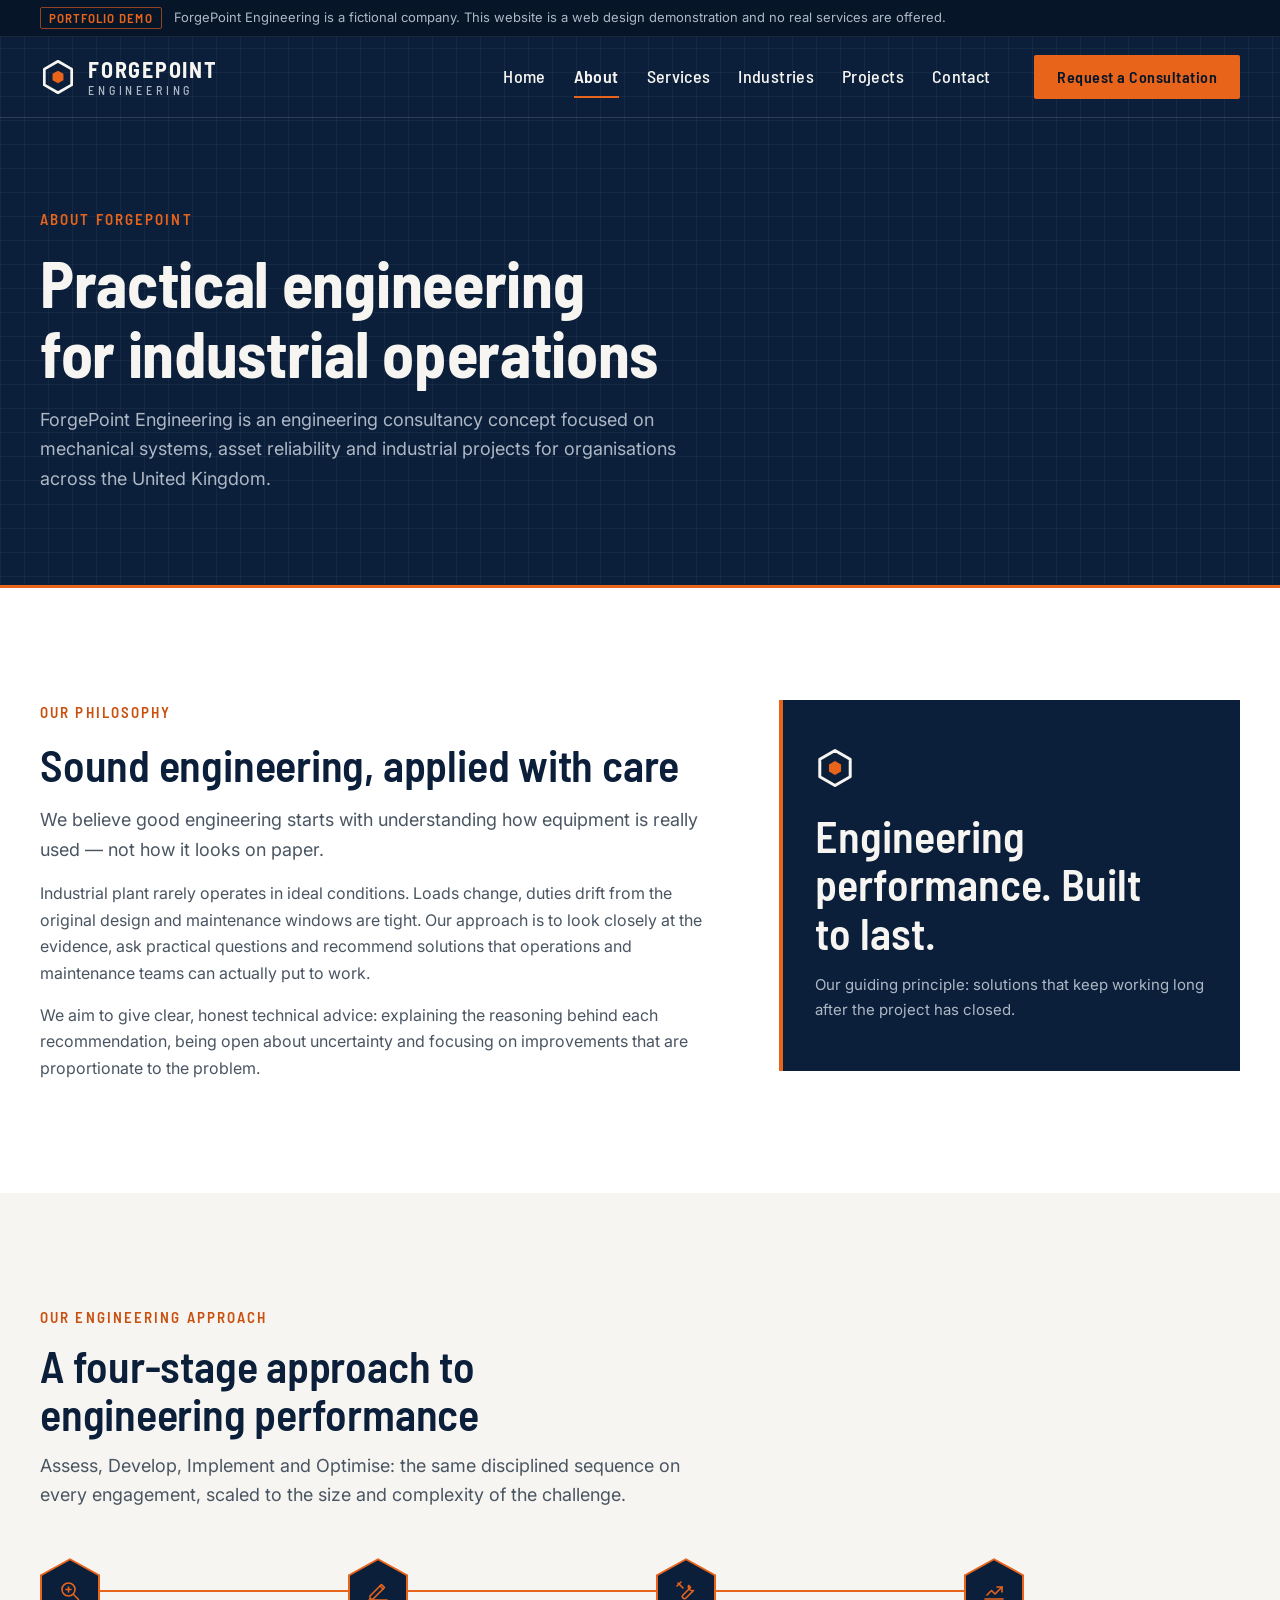
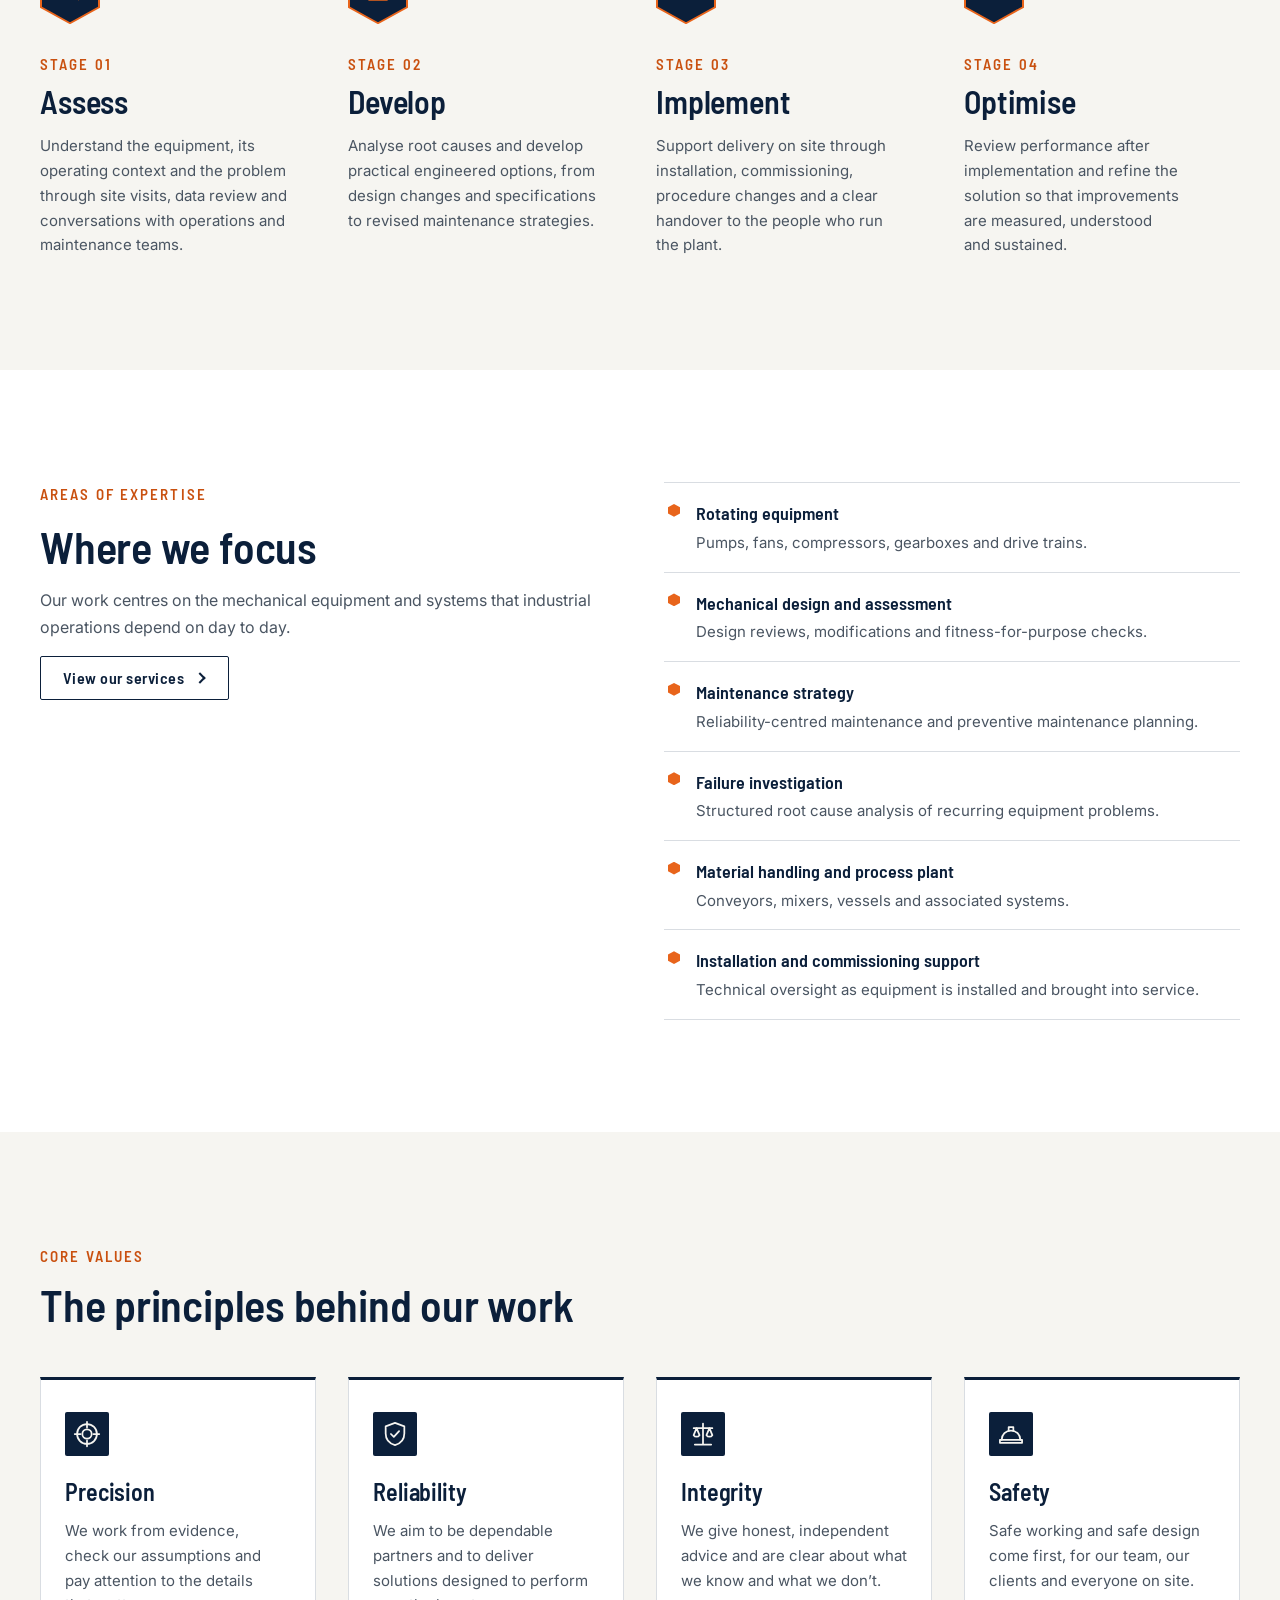
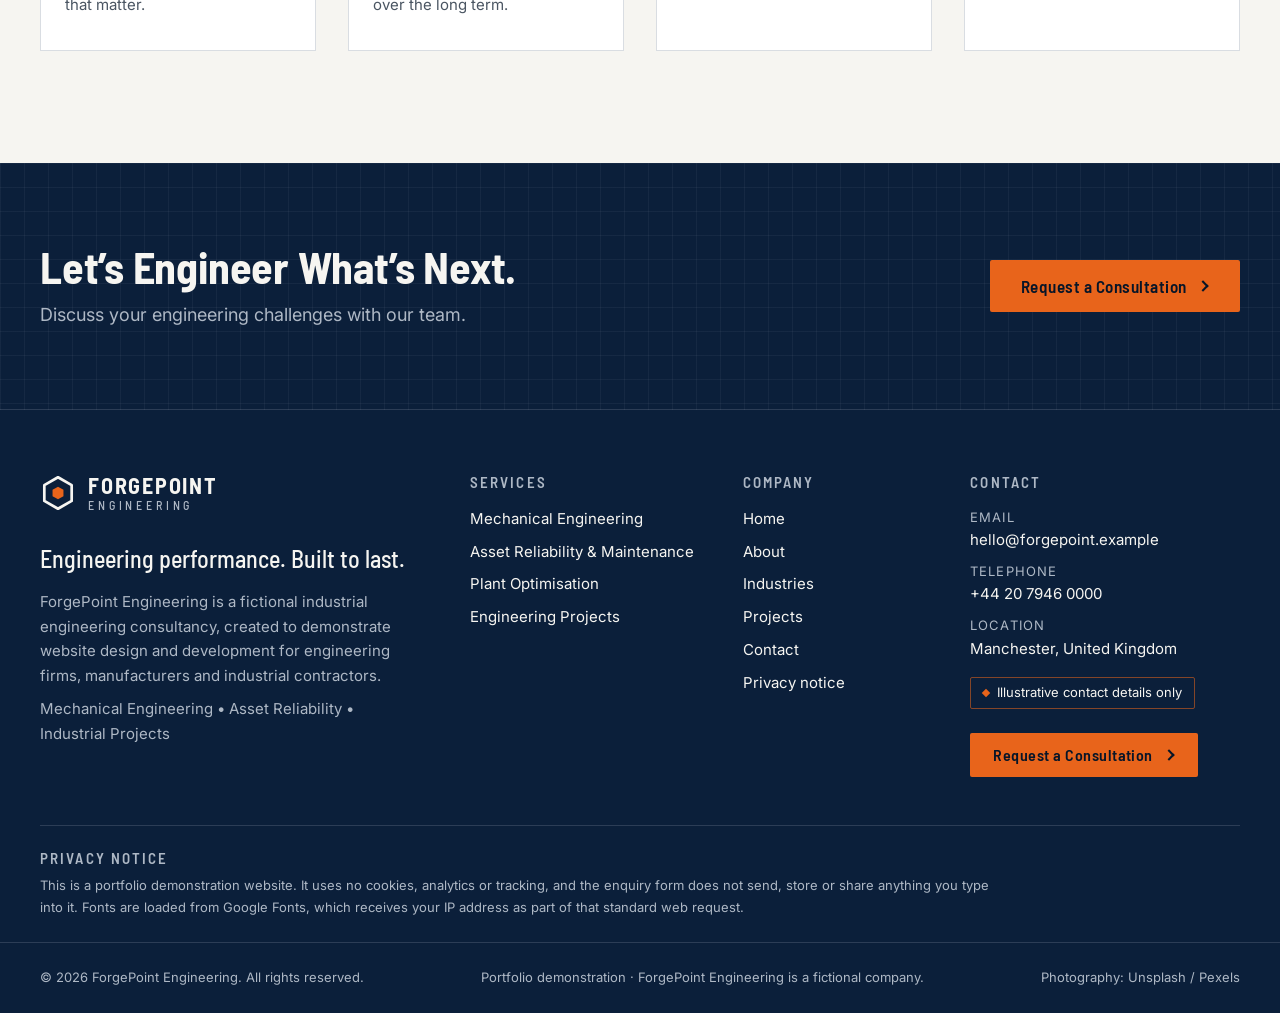
==== commit ddd51a01: "Final refinements: methodology, footer, SEO, demo notice and form hardening - Four-stage methodology" ====
--- a/about.html
+++ b/about.html
@@ -3,10 +3,29 @@
   <head>
     <meta charset="utf-8" />
     <meta name="viewport" content="width=device-width, initial-scale=1" />
-    <title>About | ForgePoint Engineering</title>
-    <meta name="description" content="About ForgePoint Engineering, a fictional UK industrial engineering consultancy created for portfolio demonstration." />
+    <title>About Us | ForgePoint Engineering</title>
+    <meta name="description" content="Our philosophy, four-stage engineering methodology, areas of expertise and core values. ForgePoint Engineering is a fictional company created for a portfolio demonstration." />
+    <link rel="canonical" href="https://lerayongoetjana-design.github.io/ForgePoint-Engineering/about.html" />
     <meta name="theme-color" content="#0b1f3a" />
-    <link rel="icon" href="assets/logo-mark.svg" type="image/svg+xml" />
+    <link rel="icon" href="assets/favicon.svg" type="image/svg+xml" />
+    <link rel="icon" href="assets/favicon-32.png" sizes="32x32" type="image/png" />
+    <link rel="apple-touch-icon" href="assets/apple-touch-icon.png" />
+
+    <!-- Social sharing -->
+    <meta property="og:type" content="website" />
+    <meta property="og:site_name" content="ForgePoint Engineering (portfolio demo)" />
+    <meta property="og:locale" content="en_GB" />
+    <meta property="og:title" content="About Us | ForgePoint Engineering" />
+    <meta property="og:description" content="Our philosophy, four-stage engineering methodology, areas of expertise and core values. ForgePoint Engineering is a fictional company created for a portfolio demonstration." />
+    <meta property="og:url" content="https://lerayongoetjana-design.github.io/ForgePoint-Engineering/about.html" />
+    <meta property="og:image" content="https://lerayongoetjana-design.github.io/ForgePoint-Engineering/assets/og-image.jpg" />
+    <meta property="og:image:width" content="1200" />
+    <meta property="og:image:height" content="630" />
+    <meta property="og:image:alt" content="ForgePoint Engineering: Engineering Reliability. Delivering Performance." />
+    <meta name="twitter:card" content="summary_large_image" />
+    <meta name="twitter:title" content="About Us | ForgePoint Engineering" />
+    <meta name="twitter:description" content="Our philosophy, four-stage engineering methodology, areas of expertise and core values. ForgePoint Engineering is a fictional company created for a portfolio demonstration." />
+    <meta name="twitter:image" content="https://lerayongoetjana-design.github.io/ForgePoint-Engineering/assets/og-image.jpg" />
 
     <link rel="preconnect" href="https://fonts.googleapis.com" />
     <link rel="preconnect" href="https://fonts.gstatic.com" crossorigin />
@@ -23,6 +42,12 @@
 
     <!-- ==================== Site header ==================== -->
     <header class="site-header">
+      <div class="demo-notice" role="note">
+        <div class="container demo-notice__inner">
+          <span class="demo-notice__label">Portfolio demo</span>
+          <span class="demo-notice__text"><span class="demo-notice__long">ForgePoint Engineering is a fictional company. This website is a web design demonstration and no real services are offered.</span><span class="demo-notice__short">Fictional company<span class="demo-notice__extra"> &middot; no real services offered</span></span></span>
+        </div>
+      </div>
       <div class="container site-header__inner">
         <a class="logo" href="index.html" aria-label="ForgePoint Engineering — home">
             <svg class="logo__mark" viewBox="0 0 40 40" aria-hidden="true" focusable="false">
@@ -48,7 +73,7 @@
             <li><a class="site-nav__link" href="projects.html">Projects</a></li>
             <li><a class="site-nav__link" href="contact.html">Contact</a></li>
           </ul>
-          <a class="btn btn--primary btn--sm" href="contact.html">Request a Consultation</a>
+          <a class="btn btn--primary btn--sm" href="contact.html#enquiry">Request a Consultation</a>
         </nav>
       </div>
     </header>
@@ -89,30 +114,42 @@
         <div class="container stack stack--lg">
           <header class="section-header">
             <p class="eyebrow">Our engineering approach</p>
-            <h2 id="approach-title">A structured process from first look to long-term performance</h2>
-            <p class="text-muted">Every engagement follows the same four stages, scaled to the size and complexity of the challenge.</p>
+            <h2 id="approach-title">A four-stage approach to engineering performance</h2>
+            <p class="section-header__lead">Assess, Develop, Implement and Optimise: the same disciplined sequence on every engagement, scaled to the size and complexity of the challenge.</p>
           </header>
 
-          <ol class="process" role="list">
-            <li class="process__step">
-              <div class="process__marker" aria-hidden="true"><span>01</span></div>
-              <h3 class="process__title">Assess</h3>
-              <p class="process__text">Visit site, review documentation and talk to the people who run and maintain the equipment to understand the problem in context.</p>
-            </li>
-            <li class="process__step">
-              <div class="process__marker" aria-hidden="true"><span>02</span></div>
-              <h3 class="process__title">Analyse</h3>
-              <p class="process__text">Examine operating data, failure history and design information to identify root causes and the options available.</p>
-            </li>
-            <li class="process__step">
-              <div class="process__marker" aria-hidden="true"><span>03</span></div>
-              <h3 class="process__title">Engineer</h3>
-              <p class="process__text">Develop and document a practical solution, from design changes and specifications to revised maintenance plans.</p>
-            </li>
-            <li class="process__step">
-              <div class="process__marker" aria-hidden="true"><span>04</span></div>
-              <h3 class="process__title">Sustain</h3>
-              <p class="process__text">Support implementation, hand over clearly and help put measures in place so improvements last.</p>
+          <ol class="method" role="list" data-method>
+            <li class="method__step">
+              <div class="method__marker" aria-hidden="true">
+                <svg viewBox="0 0 24 24" focusable="false"><circle cx="10.5" cy="10.5" r="6.5" /><path d="m15.5 15.5 5 5" /><path d="M8 10.5h5M10.5 8v5" /></svg>
+              </div>
+              <p class="method__num" aria-hidden="true">Stage 01</p>
+              <h3 class="method__title">Assess</h3>
+              <p class="method__text">Understand the equipment, its operating context and the problem through site visits, data review and conversations with operations and maintenance teams.</p>
+            </li>
+            <li class="method__step">
+              <div class="method__marker" aria-hidden="true">
+                <svg viewBox="0 0 24 24" focusable="false"><path d="M4 20 15.5 8.5l3 3L7 23H4Z" transform="translate(0 -3)" /><path d="m14 7 3 3" /><path d="M3 21h18" /></svg>
+              </div>
+              <p class="method__num" aria-hidden="true">Stage 02</p>
+              <h3 class="method__title">Develop</h3>
+              <p class="method__text">Analyse root causes and develop practical engineered options, from design changes and specifications to revised maintenance strategies.</p>
+            </li>
+            <li class="method__step">
+              <div class="method__marker" aria-hidden="true">
+                <svg viewBox="0 0 24 24" focusable="false"><path d="M14.5 6.5a4 4 0 0 0 5 5L12 19a2.1 2.1 0 0 1-3-3l7.5-7.5a4 4 0 0 0-2-2Z" /><path d="M4 4l5 5" /><path d="M3 7l4-4" /></svg>
+              </div>
+              <p class="method__num" aria-hidden="true">Stage 03</p>
+              <h3 class="method__title">Implement</h3>
+              <p class="method__text">Support delivery on site through installation, commissioning, procedure changes and a clear handover to the people who run the plant.</p>
+            </li>
+            <li class="method__step">
+              <div class="method__marker" aria-hidden="true">
+                <svg viewBox="0 0 24 24" focusable="false"><path d="M3 20h18" /><path d="M5 16l4.5-4.5 3.5 3.5L20 8" /><path d="M15 8h5v5" /></svg>
+              </div>
+              <p class="method__num" aria-hidden="true">Stage 04</p>
+              <h3 class="method__title">Optimise</h3>
+              <p class="method__text">Review performance after implementation and refine the solution so that improvements are measured, understood and sustained.</p>
             </li>
           </ol>
         </div>
@@ -196,7 +233,7 @@
             <h2 id="cta-title" class="cta-band__title">Let&rsquo;s Engineer What&rsquo;s Next.</h2>
             <p class="cta-band__text">Discuss your engineering challenges with our team.</p>
           </div>
-          <a class="btn btn--primary btn--arrow" href="contact.html">Request a Consultation</a>
+          <a class="btn btn--primary btn--arrow" href="contact.html#enquiry">Request a Consultation</a>
         </div>
       </section>
     </main>
@@ -216,22 +253,33 @@
             </span>
           </a>
           <p class="site-footer__tagline">Engineering performance. Built&nbsp;to&nbsp;last.</p>
+          <p class="site-footer__about">ForgePoint Engineering is a fictional industrial engineering consultancy, created to demonstrate website design and development for engineering firms, manufacturers and industrial contractors.</p>
           <p class="site-footer__subline">Mechanical Engineering &bull; Asset Reliability &bull; Industrial Projects</p>
         </div>
 
-        <nav class="site-footer__nav" aria-label="Footer">
-          <h2 class="site-footer__heading">Pages</h2>
+        <nav class="site-footer__col" aria-label="Services">
+          <h2 class="site-footer__heading">Services</h2>
+          <ul class="site-footer__links">
+            <li><a href="services.html#mechanical-engineering">Mechanical Engineering</a></li>
+            <li><a href="services.html#asset-reliability">Asset Reliability &amp; Maintenance</a></li>
+            <li><a href="services.html#plant-optimisation">Plant Optimisation</a></li>
+            <li><a href="services.html#engineering-projects">Engineering Projects</a></li>
+          </ul>
+        </nav>
+
+        <nav class="site-footer__col" aria-label="Footer">
+          <h2 class="site-footer__heading">Company</h2>
           <ul class="site-footer__links">
             <li><a href="index.html">Home</a></li>
             <li><a href="about.html">About</a></li>
-            <li><a href="services.html">Services</a></li>
             <li><a href="industries.html">Industries</a></li>
             <li><a href="projects.html">Projects</a></li>
             <li><a href="contact.html">Contact</a></li>
+            <li><a href="#privacy">Privacy notice</a></li>
           </ul>
         </nav>
 
-        <div>
+        <div class="site-footer__col">
           <h2 class="site-footer__heading">Contact</h2>
           <address class="site-footer__contact">
             <dl class="stack stack--sm">
@@ -250,13 +298,21 @@
             </dl>
           </address>
           <p class="site-footer__notice">Illustrative contact details only</p>
-        </div>
+          <a class="btn btn--primary btn--sm btn--arrow site-footer__cta" href="contact.html#enquiry">Request a Consultation</a>
+        </div>
+      </div>
+
+      <div class="container">
+        <section class="site-footer__privacy" id="privacy" aria-labelledby="privacy-title">
+          <h2 class="site-footer__heading" id="privacy-title">Privacy notice</h2>
+          <p>This is a portfolio demonstration website. It uses no cookies, analytics or tracking, and the enquiry form does not send, store or share anything you type into it. Fonts are loaded from Google Fonts, which receives your IP address as part of that standard web request.</p>
+        </section>
       </div>
 
       <div class="site-footer__bottom">
         <div class="container site-footer__bottom-inner">
           <p>&copy; <span data-year>2026</span> ForgePoint Engineering. All rights reserved.</p>
-          <p>ForgePoint Engineering is a fictional company created for portfolio demonstration.</p>
+          <p>Portfolio demonstration &middot; ForgePoint Engineering is a fictional company.</p>
           <p>Photography: Unsplash / Pexels</p>
         </div>
       </div>
--- a/css/styles.css
+++ b/css/styles.css
@@ -89,7 +89,10 @@
   --container-max: 75rem;        /* 1200px */
   --container-narrow: 48rem;     /* 768px */
   --gutter: clamp(1rem, 0.5rem + 2.5vw, 2rem);
-  --header-height: 5rem;
+  --header-height: 5rem;          /* main header bar */
+  --notice-height: 2.25rem;       /* portfolio demo notice above it */
+  --header-total: calc(var(--header-height) + var(--notice-height));
+  --measure: 42rem;               /* comfortable reading width for intro text */
 
   /* Shape & depth */
   --radius-sm: 2px;
@@ -120,7 +123,7 @@
   -webkit-text-size-adjust: 100%;
   text-size-adjust: 100%;
   scroll-behavior: smooth;
-  scroll-padding-top: calc(var(--header-height) + var(--space-4));
+  scroll-padding-top: calc(var(--header-total) + var(--space-4));
 }
 
 body {
@@ -647,7 +650,7 @@
 
   .js .site-nav {
     position: fixed;
-    inset: var(--header-height) 0 0 0;
+    inset: var(--header-total) 0 0 0;
     flex-direction: column;
     align-items: stretch;
     gap: var(--space-6);
@@ -737,14 +740,55 @@
 
 .site-footer__main {
   display: grid;
-  gap: var(--space-7);
+  gap: var(--space-7) var(--space-6);
   padding-block: var(--space-8) var(--space-7);
 }
 
-@media (min-width: 48em) {
+@media (min-width: 40em) {
   .site-footer__main {
-    grid-template-columns: 1.4fr 1fr 1.2fr;
-  }
+    grid-template-columns: repeat(2, 1fr);
+  }
+
+  .site-footer__brand {
+    grid-column: 1 / -1;
+  }
+}
+
+@media (min-width: 64em) {
+  .site-footer__main {
+    grid-template-columns: 1.7fr 1fr 0.8fr 1.2fr;
+    gap: var(--space-7);
+  }
+
+  .site-footer__brand {
+    grid-column: auto;
+  }
+}
+
+.site-footer__about {
+  margin-top: var(--space-4);
+  max-width: 26rem;
+  color: var(--color-on-dark-muted);
+}
+
+.site-footer__cta {
+  margin-top: var(--space-5);
+}
+
+.site-footer__privacy {
+  padding: var(--space-5) 0;
+  border-top: var(--border-width) solid rgba(195, 201, 208, 0.18);
+}
+
+.site-footer__privacy .site-footer__heading {
+  margin-bottom: var(--space-2);
+}
+
+.site-footer__privacy p {
+  max-width: 60rem;
+  color: var(--color-on-dark-muted);
+  font-size: var(--fs-xs);
+  line-height: 1.7;
 }
 
 .site-footer .logo {
@@ -785,12 +829,7 @@
   padding: 0;
 }
 
-@media (min-width: 30em) and (max-width: 47.99em) {
-  .site-footer__links {
-    grid-template-columns: repeat(2, max-content);
-    column-gap: var(--space-7);
-  }
-}
+
 
 .site-footer a {
   text-decoration: none;
@@ -875,8 +914,14 @@
 /* Section header */
 .section-header {
   display: grid;
-  gap: var(--space-2);
-  max-width: 44rem;
+  gap: var(--space-3);
+  max-width: 46rem;
+}
+
+.section-header__lead {
+  max-width: var(--measure);
+  font-size: var(--fs-md);
+  color: var(--color-text-muted);
 }
 
 .section-header--split {
@@ -1151,7 +1196,7 @@
     linear-gradient(90deg, rgba(195, 201, 208, 0.06) 1px, transparent 1px);
   background-size: 24px 24px;
   color: var(--color-on-dark);
-  padding-top: calc(var(--header-height) + clamp(3.5rem, 2.5rem + 4vw, 6rem));
+  padding-top: calc(var(--header-total) + clamp(3.5rem, 2.5rem + 4vw, 6rem));
   padding-bottom: clamp(3.5rem, 2.5rem + 4vw, 6rem);
   border-bottom: 3px solid var(--color-accent);
 }
@@ -1249,103 +1294,6 @@
   color: var(--color-on-dark-muted);
 }
 
-/* Process sequence */
-.process {
-  --marker: 3.75rem;
-  --process-gap: var(--space-6);
-  display: grid;
-  gap: var(--process-gap);
-  list-style: none;
-  padding: 0;
-}
-
-.process__step {
-  position: relative;
-  padding-left: calc(var(--marker) + var(--space-5));
-  min-height: var(--marker);
-}
-
-.process__marker {
-  position: absolute;
-  left: 0;
-  top: 0;
-  display: grid;
-  place-items: center;
-  width: var(--marker);
-  height: calc(var(--marker) * 1.1);
-  background-color: var(--navy-800);
-  clip-path: polygon(50% 0, 100% 25%, 100% 75%, 50% 100%, 0 75%, 0 25%);
-  color: var(--offwhite);
-  font-family: var(--font-heading);
-  font-size: var(--fs-md);
-  font-weight: var(--fw-bold);
-  letter-spacing: 0.04em;
-}
-
-.process__step:last-child .process__marker {
-  background-color: var(--color-accent);
-  color: var(--navy-900);
-}
-
-/* Connector — vertical on small screens */
-.process__step:not(:last-child)::before {
-  content: "";
-  position: absolute;
-  left: calc(var(--marker) / 2 - 1px);
-  top: calc(var(--marker) * 1.1 + var(--space-2));
-  bottom: calc(var(--process-gap) * -1 + var(--space-2));
-  width: 2px;
-  background-image: linear-gradient(var(--steel-300) 50%, transparent 50%);
-  background-size: 2px 8px;
-}
-
-.process__title {
-  padding-top: var(--space-2);
-  margin-bottom: var(--space-2);
-  font-size: var(--fs-xl);
-}
-
-.process__text {
-  color: var(--color-text-muted);
-  font-size: var(--fs-sm);
-}
-
-/* Connector — horizontal on large screens */
-@media (min-width: 64em) {
-  .process {
-    grid-template-columns: repeat(4, 1fr);
-    --process-gap: var(--space-5);
-  }
-
-  .process__step {
-    padding-left: 0;
-    padding-top: calc(var(--marker) * 1.1 + var(--space-4));
-  }
-
-  .process__step:not(:last-child)::before {
-    left: calc(var(--marker) + var(--space-3));
-    right: calc(var(--space-3) * -1 + var(--process-gap) * -1 + var(--space-3));
-    top: calc(var(--marker) * 0.55 - 1px);
-    bottom: auto;
-    width: auto;
-    height: 2px;
-    background-image: linear-gradient(90deg, var(--steel-300) 50%, transparent 50%);
-    background-size: 8px 2px;
-  }
-
-  .process__step:not(:last-child)::after {
-    content: "";
-    position: absolute;
-    right: calc(var(--process-gap) * -1 + var(--space-3));
-    top: calc(var(--marker) * 0.55 - 0.3rem);
-    width: 0.6rem;
-    height: 0.6rem;
-    border-top: 2px solid var(--color-accent);
-    border-right: 2px solid var(--color-accent);
-    transform: rotate(45deg);
-  }
-}
-
 /* Expertise */
 .expertise {
   align-items: start;
@@ -1366,7 +1314,7 @@
    ========================================================================== */
 .subnav {
   position: sticky;
-  top: var(--header-height);
+  top: var(--header-total);
   z-index: 90;
   background-color: var(--color-surface);
   border-bottom: var(--border-width) solid var(--color-border);
@@ -1447,7 +1395,7 @@
 @media (min-width: 56em) and (min-height: 52em) {
   .service__intro {
     position: sticky;
-    top: calc(var(--header-height) + 5.5rem);
+    top: calc(var(--header-total) + 5.5rem);
   }
 }
 
@@ -2310,7 +2258,7 @@
 .hero__inner {
   display: flex;
   align-items: center;
-  padding-top: calc(var(--header-height) + var(--space-8));
+  padding-top: calc(var(--header-total) + var(--space-8));
   padding-bottom: var(--space-8);
 }
 
@@ -2540,3 +2488,319 @@
     transform: none;
   }
 }
+
+
+/* 18. Final refinements
+   ========================================================================== */
+
+/* Portfolio demonstration notice (inside the fixed header) */
+.demo-notice {
+  background-color: var(--navy-900);
+  border-bottom: var(--border-width) solid rgba(246, 245, 241, 0.08);
+  color: var(--color-on-dark-muted);
+  font-size: var(--fs-xs);
+}
+
+.demo-notice__inner {
+  display: flex;
+  align-items: center;
+  gap: var(--space-3);
+  min-height: var(--notice-height);
+}
+
+.demo-notice__label {
+  flex-shrink: 0;
+  padding: 0.125rem 0.5rem;
+  border: var(--border-width) solid rgba(232, 100, 27, 0.6);
+  border-radius: var(--radius-sm);
+  font-family: var(--font-heading);
+  font-weight: var(--fw-semibold);
+  letter-spacing: var(--tracking-wide);
+  text-transform: uppercase;
+  color: var(--color-accent);
+  line-height: 1.3;
+}
+
+.demo-notice__text {
+  overflow: hidden;
+  white-space: nowrap;
+  text-overflow: ellipsis;
+}
+
+.demo-notice__short {
+  display: none;
+}
+
+@media (max-width: 63.99em) {
+  .demo-notice__long { display: none; }
+  .demo-notice__short { display: inline; }
+}
+
+/* Methodology: Assess → Develop → Implement → Optimise */
+.method {
+  --marker: 3.75rem;
+  --method-gap: var(--space-6);
+  position: relative;
+  display: grid;
+  gap: var(--method-gap);
+  list-style: none;
+  padding: 0;
+}
+
+/* Track and animated progress line — vertical on small screens */
+.method::before,
+.method::after {
+  content: "";
+  position: absolute;
+  left: calc(var(--marker) / 2 - 1px);
+  top: calc(var(--marker) / 2);
+  bottom: var(--space-6);
+  width: 2px;
+  background-color: var(--steel-200);
+}
+
+.method::after {
+  background-color: var(--color-accent);
+  transform: scaleY(0);
+  transform-origin: top;
+  transition: transform 1600ms var(--ease-out);
+}
+
+.method.is-active::after {
+  transform: scaleY(1);
+}
+
+.method__step {
+  position: relative;
+  padding-left: calc(var(--marker) + var(--space-5));
+}
+
+.method__marker {
+  position: absolute;
+  left: 0;
+  top: 0;
+  z-index: 1;
+  display: grid;
+  place-items: center;
+  width: var(--marker);
+  height: calc(var(--marker) * 1.1);
+  background-color: var(--steel-300);
+  clip-path: polygon(50% 0, 100% 25%, 100% 75%, 50% 100%, 0 75%, 0 25%);
+  transition: background-color 400ms var(--ease);
+}
+
+.method__marker::before {
+  content: "";
+  position: absolute;
+  inset: 2px;
+  background-color: var(--navy-800);
+  clip-path: inherit;
+}
+
+.method__marker svg {
+  position: relative;
+  width: 1.5rem;
+  height: 1.5rem;
+  fill: none;
+  stroke: var(--offwhite);
+  stroke-width: 1.6;
+  stroke-linecap: round;
+  stroke-linejoin: round;
+  transition: stroke 400ms var(--ease);
+}
+
+.method.is-active .method__marker {
+  background-color: var(--color-accent);
+}
+
+.method.is-active .method__marker svg {
+  stroke: var(--color-accent);
+}
+
+/* Markers light up in sequence as the line passes */
+.method.is-active .method__step:nth-child(1) .method__marker,
+.method.is-active .method__step:nth-child(1) .method__marker svg { transition-delay: 0ms; }
+.method.is-active .method__step:nth-child(2) .method__marker,
+.method.is-active .method__step:nth-child(2) .method__marker svg { transition-delay: 450ms; }
+.method.is-active .method__step:nth-child(3) .method__marker,
+.method.is-active .method__step:nth-child(3) .method__marker svg { transition-delay: 900ms; }
+.method.is-active .method__step:nth-child(4) .method__marker,
+.method.is-active .method__step:nth-child(4) .method__marker svg { transition-delay: 1350ms; }
+
+.method__num {
+  padding-top: var(--space-1);
+  font-family: var(--font-heading);
+  font-size: var(--fs-sm);
+  font-weight: var(--fw-semibold);
+  letter-spacing: var(--tracking-wider);
+  text-transform: uppercase;
+  color: var(--orange-600);
+}
+
+.method__title {
+  margin: var(--space-1) 0 var(--space-3);
+  font-size: var(--fs-xl);
+}
+
+.method__text {
+  font-size: var(--fs-sm);
+  color: var(--color-text-muted);
+}
+
+/* Horizontal line on large screens */
+@media (min-width: 64em) {
+  .method {
+    grid-template-columns: repeat(4, 1fr);
+    --method-gap: var(--space-6);
+  }
+
+  .method::before,
+  .method::after {
+    left: calc(var(--marker) / 2);
+    right: calc(25% - var(--marker) / 2);
+    top: calc(var(--marker) * 0.55 - 1px);
+    bottom: auto;
+    width: auto;
+    height: 2px;
+  }
+
+  .method::after {
+    transform: scaleX(0);
+    transform-origin: left;
+  }
+
+  .method.is-active::after {
+    transform: scaleX(1);
+  }
+
+  .method__step {
+    padding-left: 0;
+    padding-top: calc(var(--marker) * 1.1 + var(--space-5));
+    padding-right: var(--space-3);
+  }
+}
+
+.no-js .method::after { transform: none; }
+.no-js .method__marker { background-color: var(--color-accent); }
+
+/* Form: error summary, notes and success label */
+.form-alert {
+  border-left-width: 4px;
+}
+
+.form-alert:focus {
+  outline: 2px solid var(--color-error);
+  outline-offset: 2px;
+}
+
+.form-alert__title {
+  margin-bottom: var(--space-2);
+  font-family: var(--font-heading);
+  font-size: var(--fs-md);
+  font-weight: var(--fw-semibold);
+}
+
+.form-alert__list {
+  display: grid;
+  gap: var(--space-1);
+  padding-left: var(--space-5);
+}
+
+.form-alert__list a {
+  color: var(--color-error);
+  text-decoration: underline;
+}
+
+.form-noscript {
+  margin-bottom: var(--space-5);
+  padding: var(--space-3) var(--space-4);
+  border-left: 4px solid var(--steel-500);
+  background-color: var(--steel-100);
+  font-size: var(--fs-sm);
+}
+
+.btn:disabled {
+  opacity: 0.5;
+  cursor: not-allowed;
+  transform: none;
+  box-shadow: none;
+}
+
+.form-success__label {
+  font-family: var(--font-heading);
+  font-size: var(--fs-sm);
+  font-weight: var(--fw-semibold);
+  letter-spacing: var(--tracking-wider);
+  text-transform: uppercase;
+  color: var(--orange-600);
+}
+
+/* Professional image hover: a slow, slight zoom */
+.service__media:hover img,
+.industry__media:hover img,
+.case:hover .case__photo img {
+  transform: scale(1.03);
+}
+
+/* Smooth page-to-page transitions (supporting browsers only) */
+@media (prefers-reduced-motion: no-preference) {
+  @view-transition {
+    navigation: auto;
+  }
+
+  ::view-transition-old(root),
+  ::view-transition-new(root) {
+    animation-duration: 260ms;
+    animation-timing-function: var(--ease);
+  }
+
+  .site-header {
+    view-transition-name: site-header;
+  }
+}
+
+@media (prefers-reduced-motion: reduce) {
+  .service__media:hover img,
+  .industry__media:hover img,
+  .case:hover .case__photo img {
+    transform: none;
+  }
+}
+
+/* Tablet & mobile refinements */
+@media (max-width: 47.99em) {
+  .section-header--split {
+    align-items: flex-start;
+  }
+
+  .case-step {
+    padding: var(--space-4);
+  }
+
+  .site-footer__bottom-inner {
+    flex-direction: column;
+  }
+}
+
+@media (max-width: 29.99em) {
+  .cta-band__inner .btn,
+  .form-actions .btn {
+    width: 100%;
+  }
+
+  .filter__btn {
+    flex: 1 1 calc(50% - var(--space-2));
+  }
+}
+
+@media (max-width: 29.99em) {
+  .demo-notice__extra { display: none; }
+
+  .contact-card {
+    padding: var(--space-5) var(--space-4);
+  }
+
+  .contact-list dd {
+    font-size: var(--fs-base);
+  }
+}
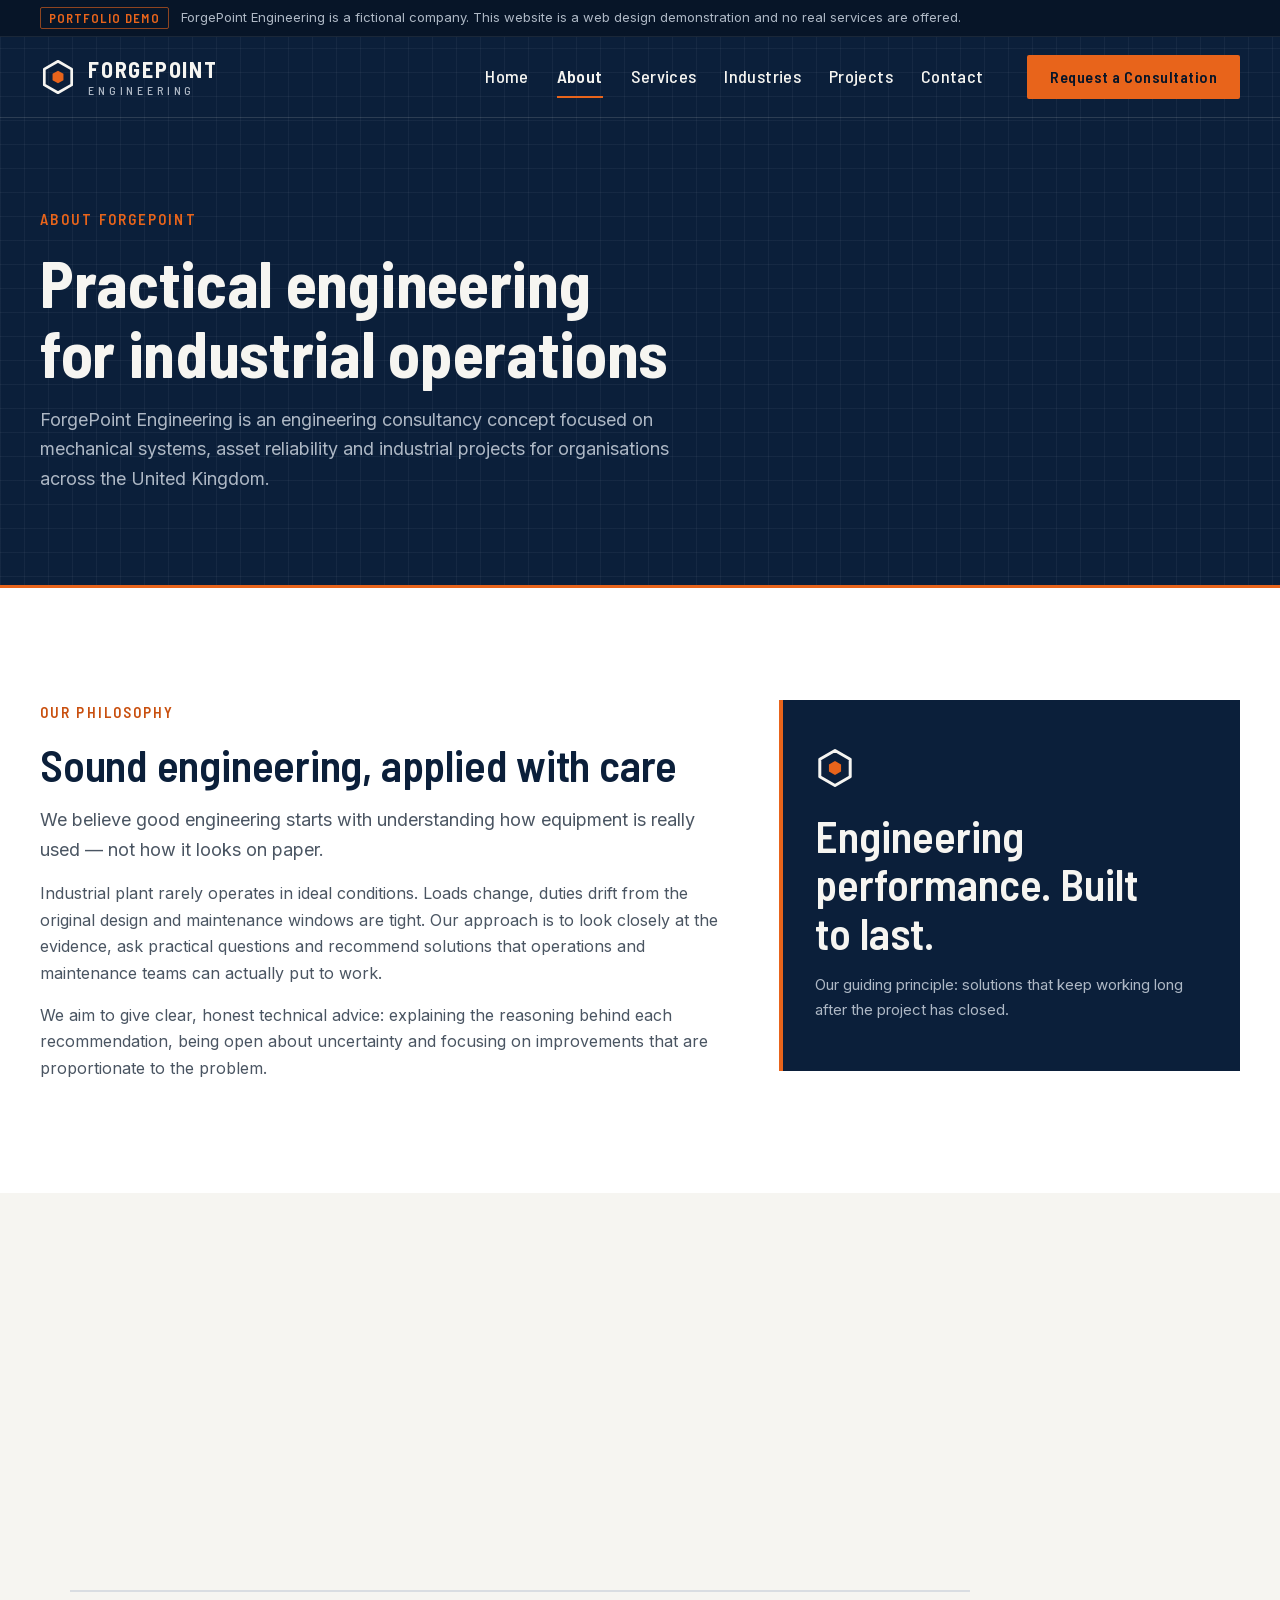
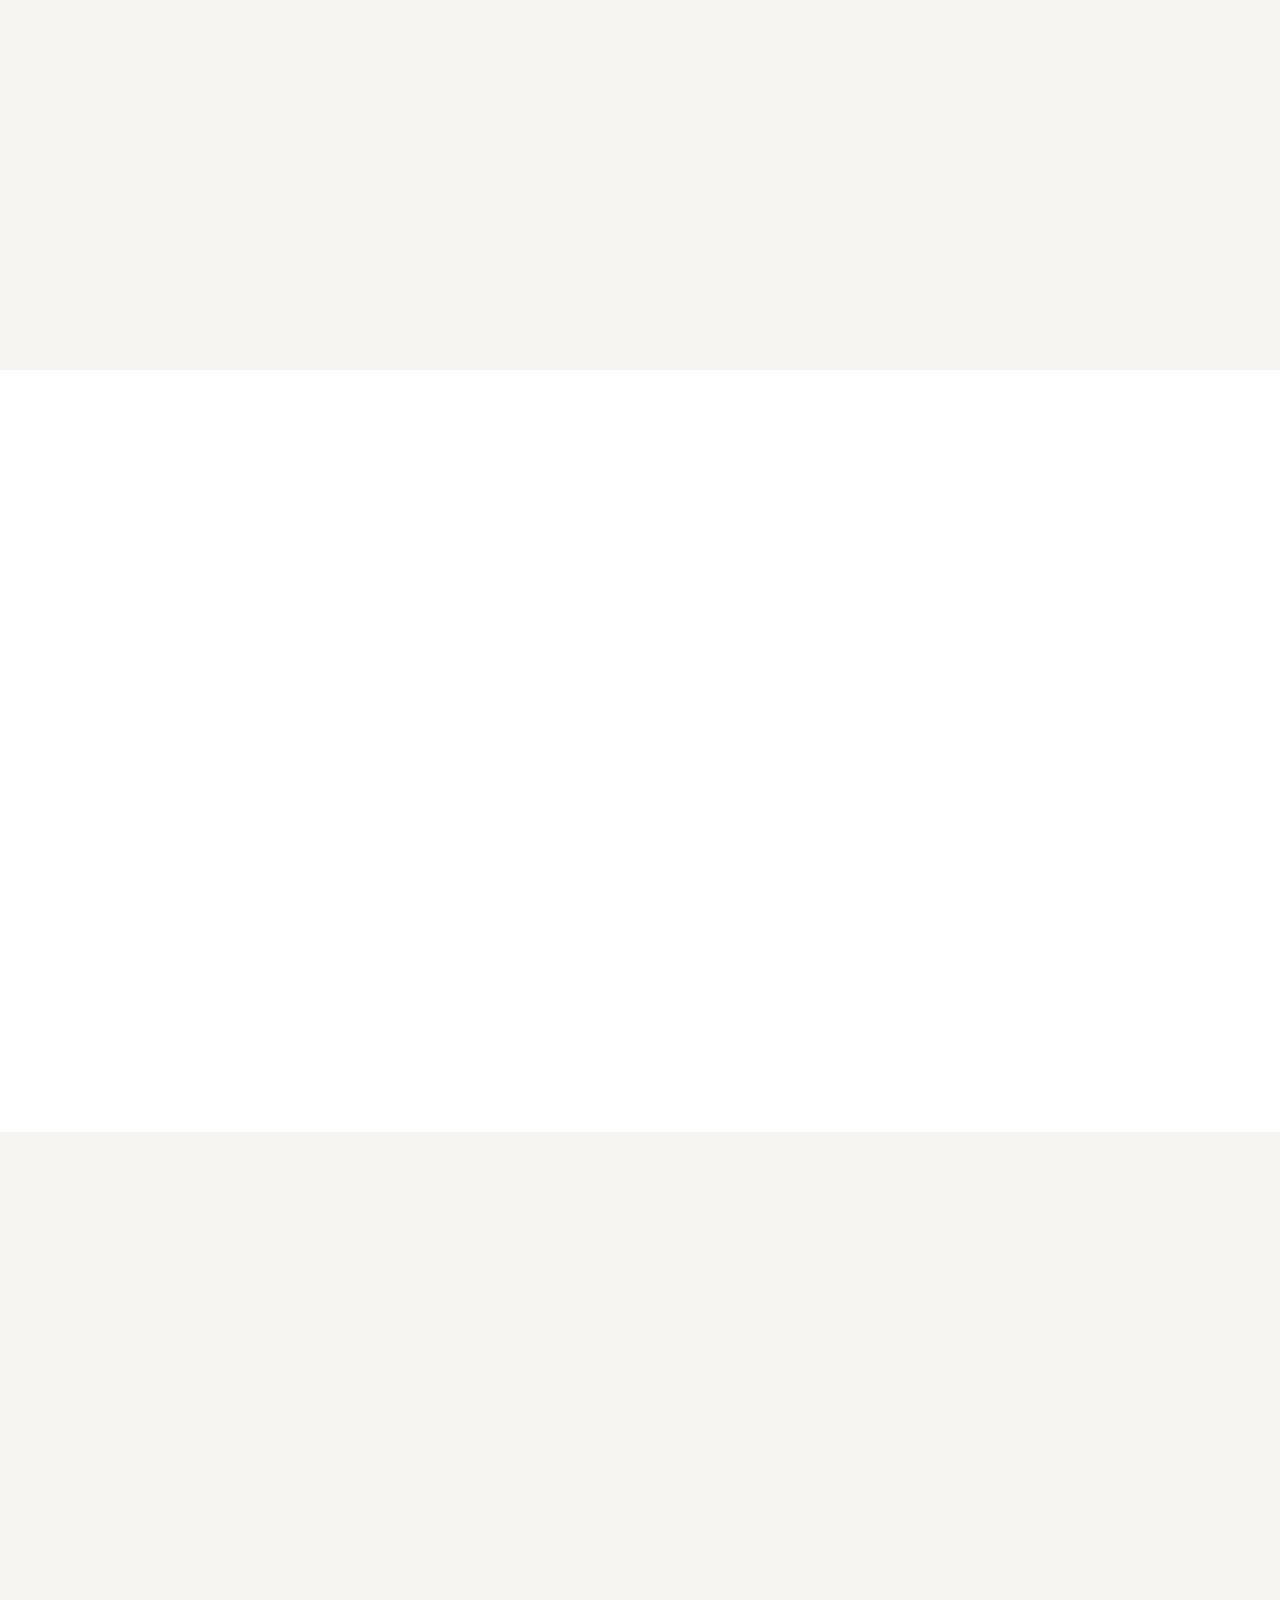
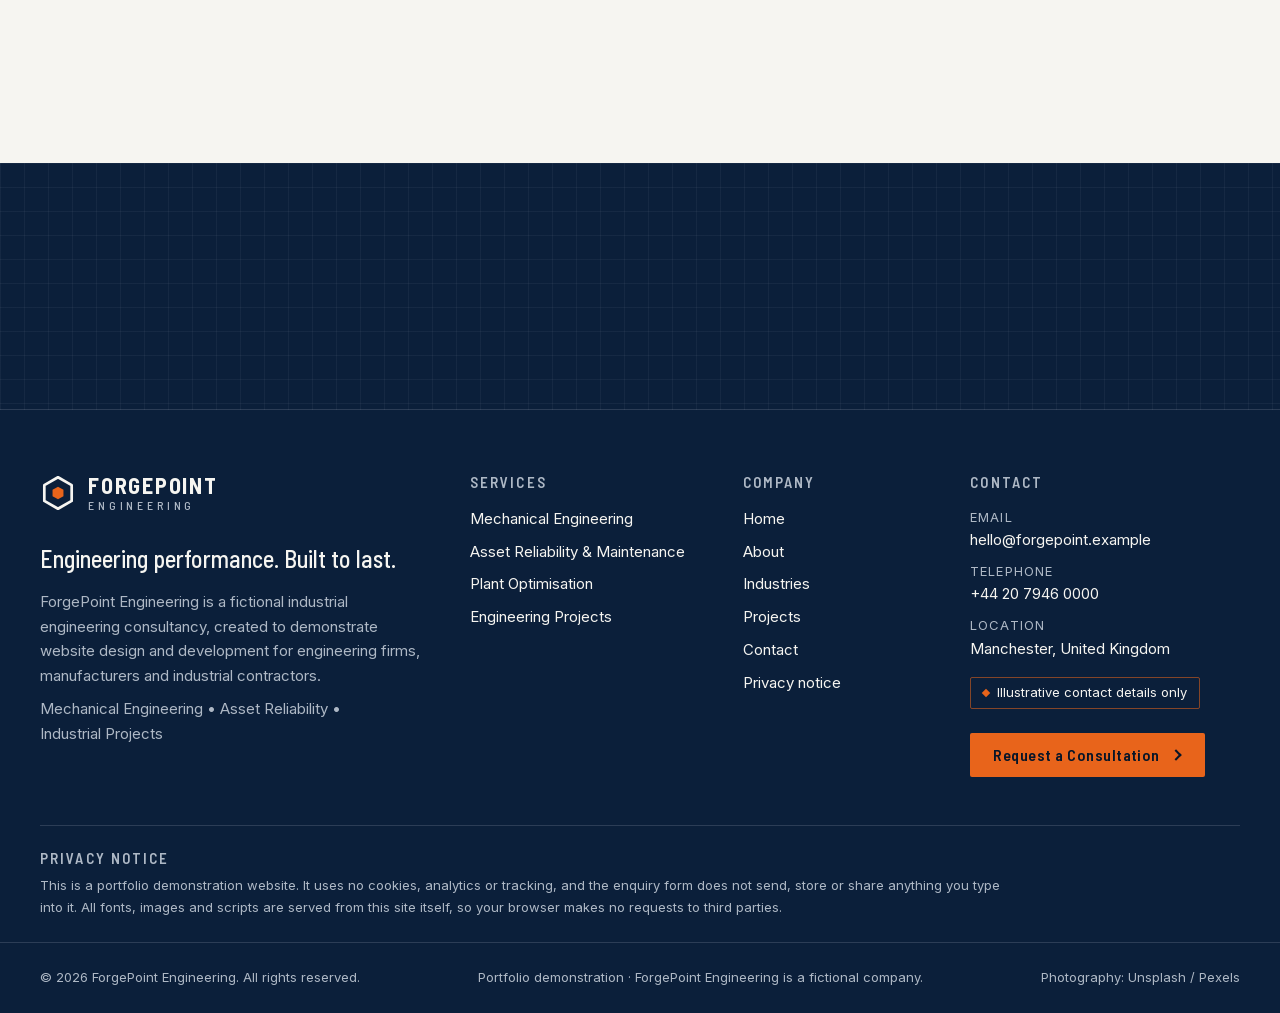
==== commit 4057d410: "Harden site security and privacy - Strict Content Security Policy: only this site's own scripts, sty" ====
--- a/about.html
+++ b/about.html
@@ -3,9 +3,11 @@
   <head>
     <meta charset="utf-8" />
     <meta name="viewport" content="width=device-width, initial-scale=1" />
+    <meta http-equiv="Content-Security-Policy" content="default-src 'none'; script-src 'self' 'sha256-eTOJgkjUMR9tZ2EpyJgH2GtlrxRBMVJXAQkWKiuHspg='; style-src 'self'; img-src 'self' data:; font-src 'self'; connect-src 'none'; manifest-src 'self'; form-action 'none'; base-uri 'none'; object-src 'none'; upgrade-insecure-requests" />
+    <meta name="referrer" content="strict-origin-when-cross-origin" />
     <title>About Us | ForgePoint Engineering</title>
     <meta name="description" content="Our philosophy, four-stage engineering methodology, areas of expertise and core values. ForgePoint Engineering is a fictional company created for a portfolio demonstration." />
-    <link rel="canonical" href="https://lerayongoetjana-design.github.io/ForgePoint-Engineering/about.html" />
+    <link rel="canonical" href="https://princessngoetjana.github.io/ForgePoint-Engineering/about.html" />
     <meta name="theme-color" content="#0b1f3a" />
     <link rel="icon" href="assets/favicon.svg" type="image/svg+xml" />
     <link rel="icon" href="assets/favicon-32.png" sizes="32x32" type="image/png" />
@@ -17,22 +19,19 @@
     <meta property="og:locale" content="en_GB" />
     <meta property="og:title" content="About Us | ForgePoint Engineering" />
     <meta property="og:description" content="Our philosophy, four-stage engineering methodology, areas of expertise and core values. ForgePoint Engineering is a fictional company created for a portfolio demonstration." />
-    <meta property="og:url" content="https://lerayongoetjana-design.github.io/ForgePoint-Engineering/about.html" />
-    <meta property="og:image" content="https://lerayongoetjana-design.github.io/ForgePoint-Engineering/assets/og-image.jpg" />
+    <meta property="og:url" content="https://princessngoetjana.github.io/ForgePoint-Engineering/about.html" />
+    <meta property="og:image" content="https://princessngoetjana.github.io/ForgePoint-Engineering/assets/og-image.jpg" />
     <meta property="og:image:width" content="1200" />
     <meta property="og:image:height" content="630" />
     <meta property="og:image:alt" content="ForgePoint Engineering: Engineering Reliability. Delivering Performance." />
     <meta name="twitter:card" content="summary_large_image" />
     <meta name="twitter:title" content="About Us | ForgePoint Engineering" />
     <meta name="twitter:description" content="Our philosophy, four-stage engineering methodology, areas of expertise and core values. ForgePoint Engineering is a fictional company created for a portfolio demonstration." />
-    <meta name="twitter:image" content="https://lerayongoetjana-design.github.io/ForgePoint-Engineering/assets/og-image.jpg" />
-
-    <link rel="preconnect" href="https://fonts.googleapis.com" />
-    <link rel="preconnect" href="https://fonts.gstatic.com" crossorigin />
-    <link
-      rel="stylesheet"
-      href="https://fonts.googleapis.com/css2?family=Barlow+Semi+Condensed:wght@500;600;700&family=Inter:wght@400;500;600&display=swap"
-    />
+    <meta name="twitter:image" content="https://princessngoetjana.github.io/ForgePoint-Engineering/assets/og-image.jpg" />
+
+    <!-- Fonts are self-hosted: no third-party requests -->
+    <link rel="preload" href="assets/fonts/barlow-semi-condensed-700.woff2" as="font" type="font/woff2" crossorigin />
+    <link rel="preload" href="assets/fonts/inter-variable.woff2" as="font" type="font/woff2" crossorigin />
     <link rel="stylesheet" href="css/styles.css" />
     <script>document.documentElement.className = document.documentElement.className.replace("no-js", "js");</script>
     <script src="js/main.js" defer></script>
@@ -305,7 +304,7 @@
       <div class="container">
         <section class="site-footer__privacy" id="privacy" aria-labelledby="privacy-title">
           <h2 class="site-footer__heading" id="privacy-title">Privacy notice</h2>
-          <p>This is a portfolio demonstration website. It uses no cookies, analytics or tracking, and the enquiry form does not send, store or share anything you type into it. Fonts are loaded from Google Fonts, which receives your IP address as part of that standard web request.</p>
+          <p>This is a portfolio demonstration website. It uses no cookies, analytics or tracking, and the enquiry form does not send, store or share anything you type into it. All fonts, images and scripts are served from this site itself, so your browser makes no requests to third parties.</p>
         </section>
       </div>
 
--- a/css/styles.css
+++ b/css/styles.css
@@ -11,6 +11,39 @@
    7. Site footer
    8. Utilities
    ========================================================================== */
+
+/* Self-hosted fonts (Latin subset, from Google Fonts, SIL Open Font Licence) */
+@font-face {
+  font-family: "Barlow Semi Condensed";
+  font-style: normal;
+  font-weight: 500;
+  font-display: swap;
+  src: url("../assets/fonts/barlow-semi-condensed-500.woff2") format("woff2");
+}
+
+@font-face {
+  font-family: "Barlow Semi Condensed";
+  font-style: normal;
+  font-weight: 600;
+  font-display: swap;
+  src: url("../assets/fonts/barlow-semi-condensed-600.woff2") format("woff2");
+}
+
+@font-face {
+  font-family: "Barlow Semi Condensed";
+  font-style: normal;
+  font-weight: 700;
+  font-display: swap;
+  src: url("../assets/fonts/barlow-semi-condensed-700.woff2") format("woff2");
+}
+
+@font-face {
+  font-family: "Inter";
+  font-style: normal;
+  font-weight: 100 900;
+  font-display: swap;
+  src: url("../assets/fonts/inter-variable.woff2") format("woff2");
+}
 
 /* 1. Design tokens
    ========================================================================== */
